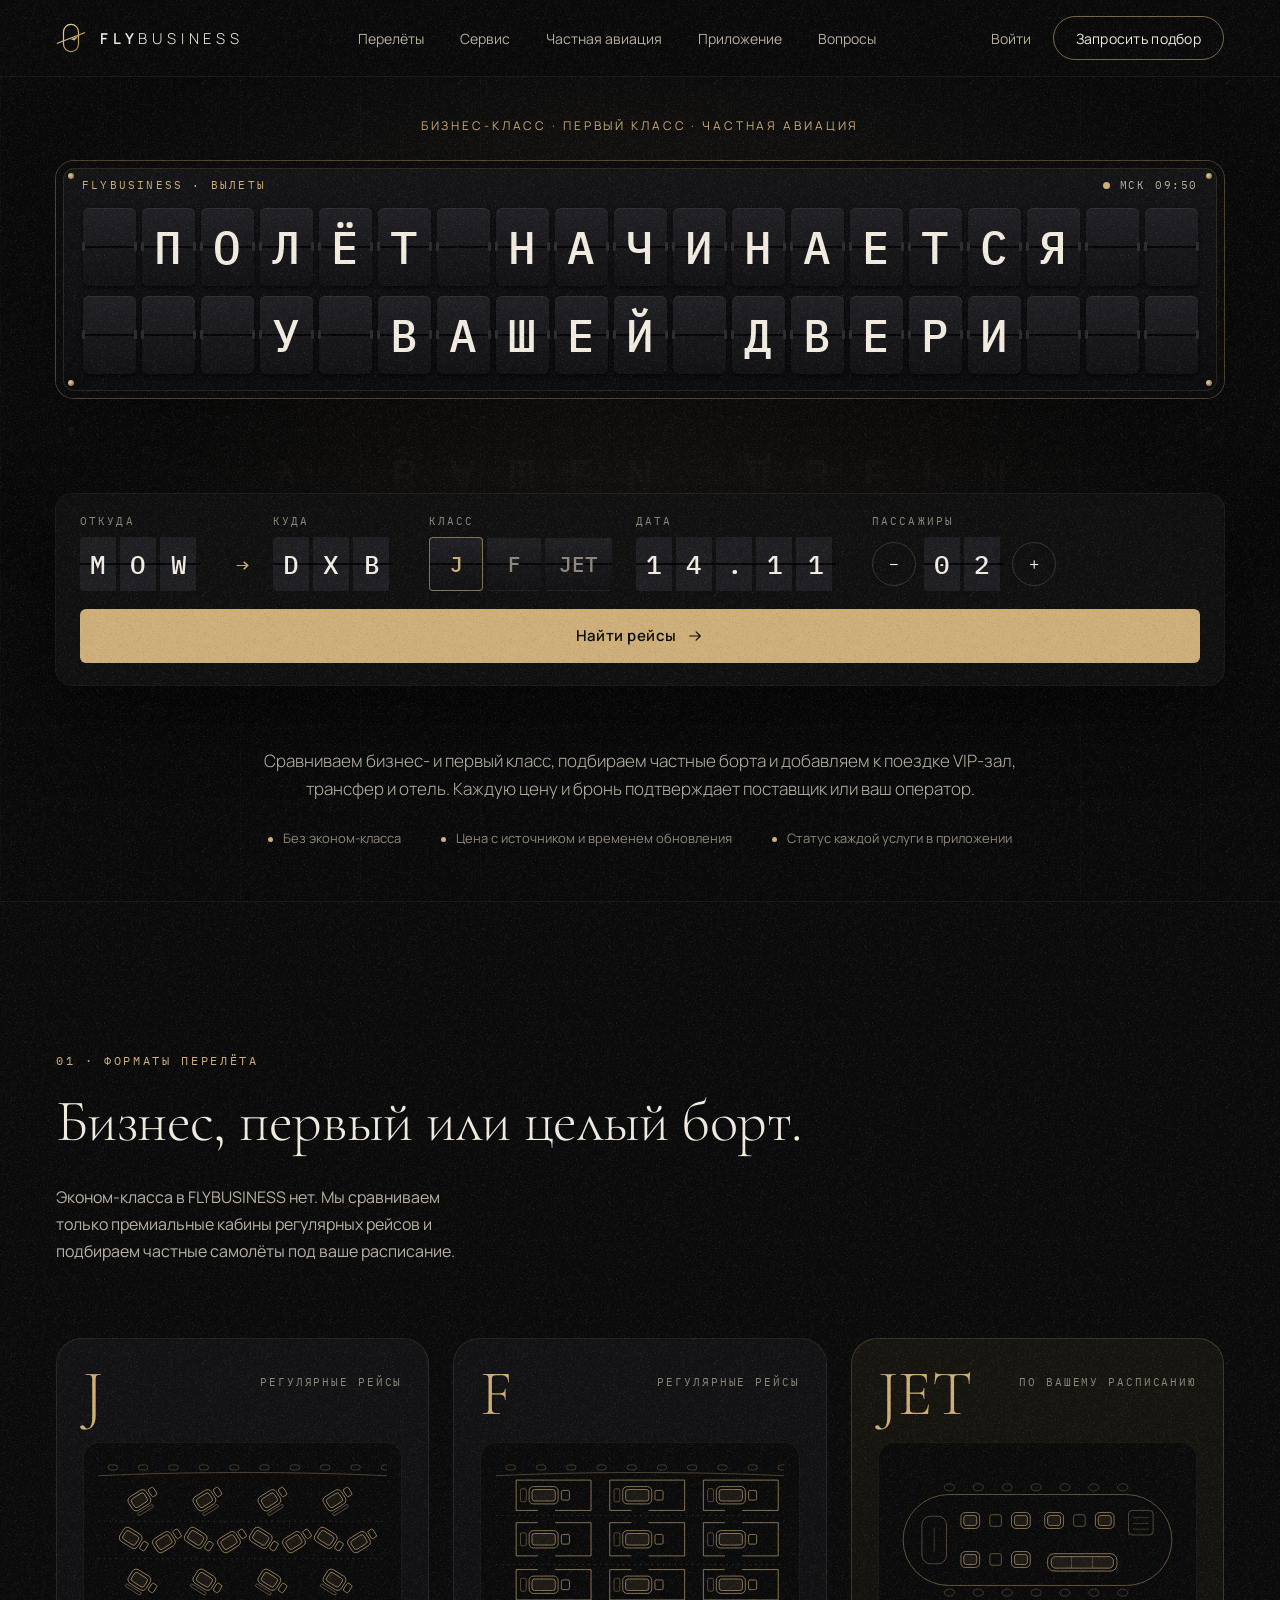
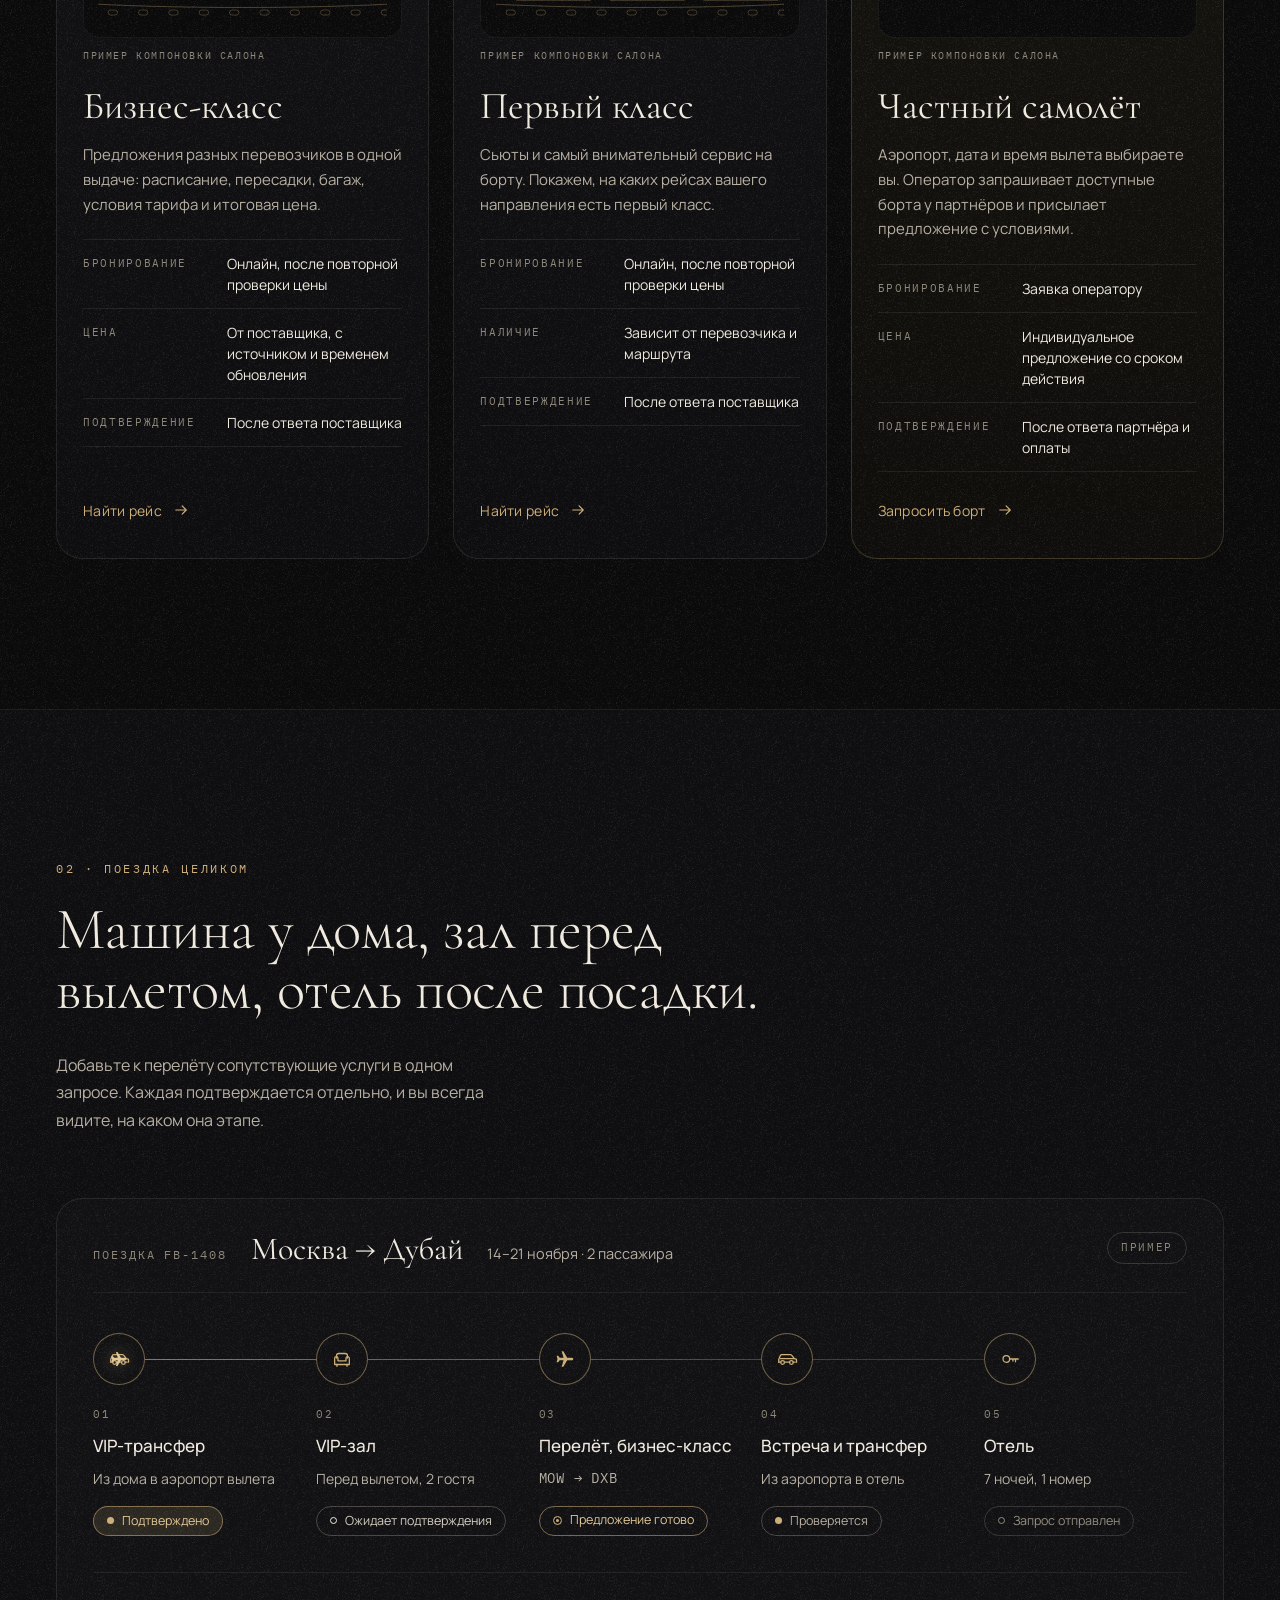
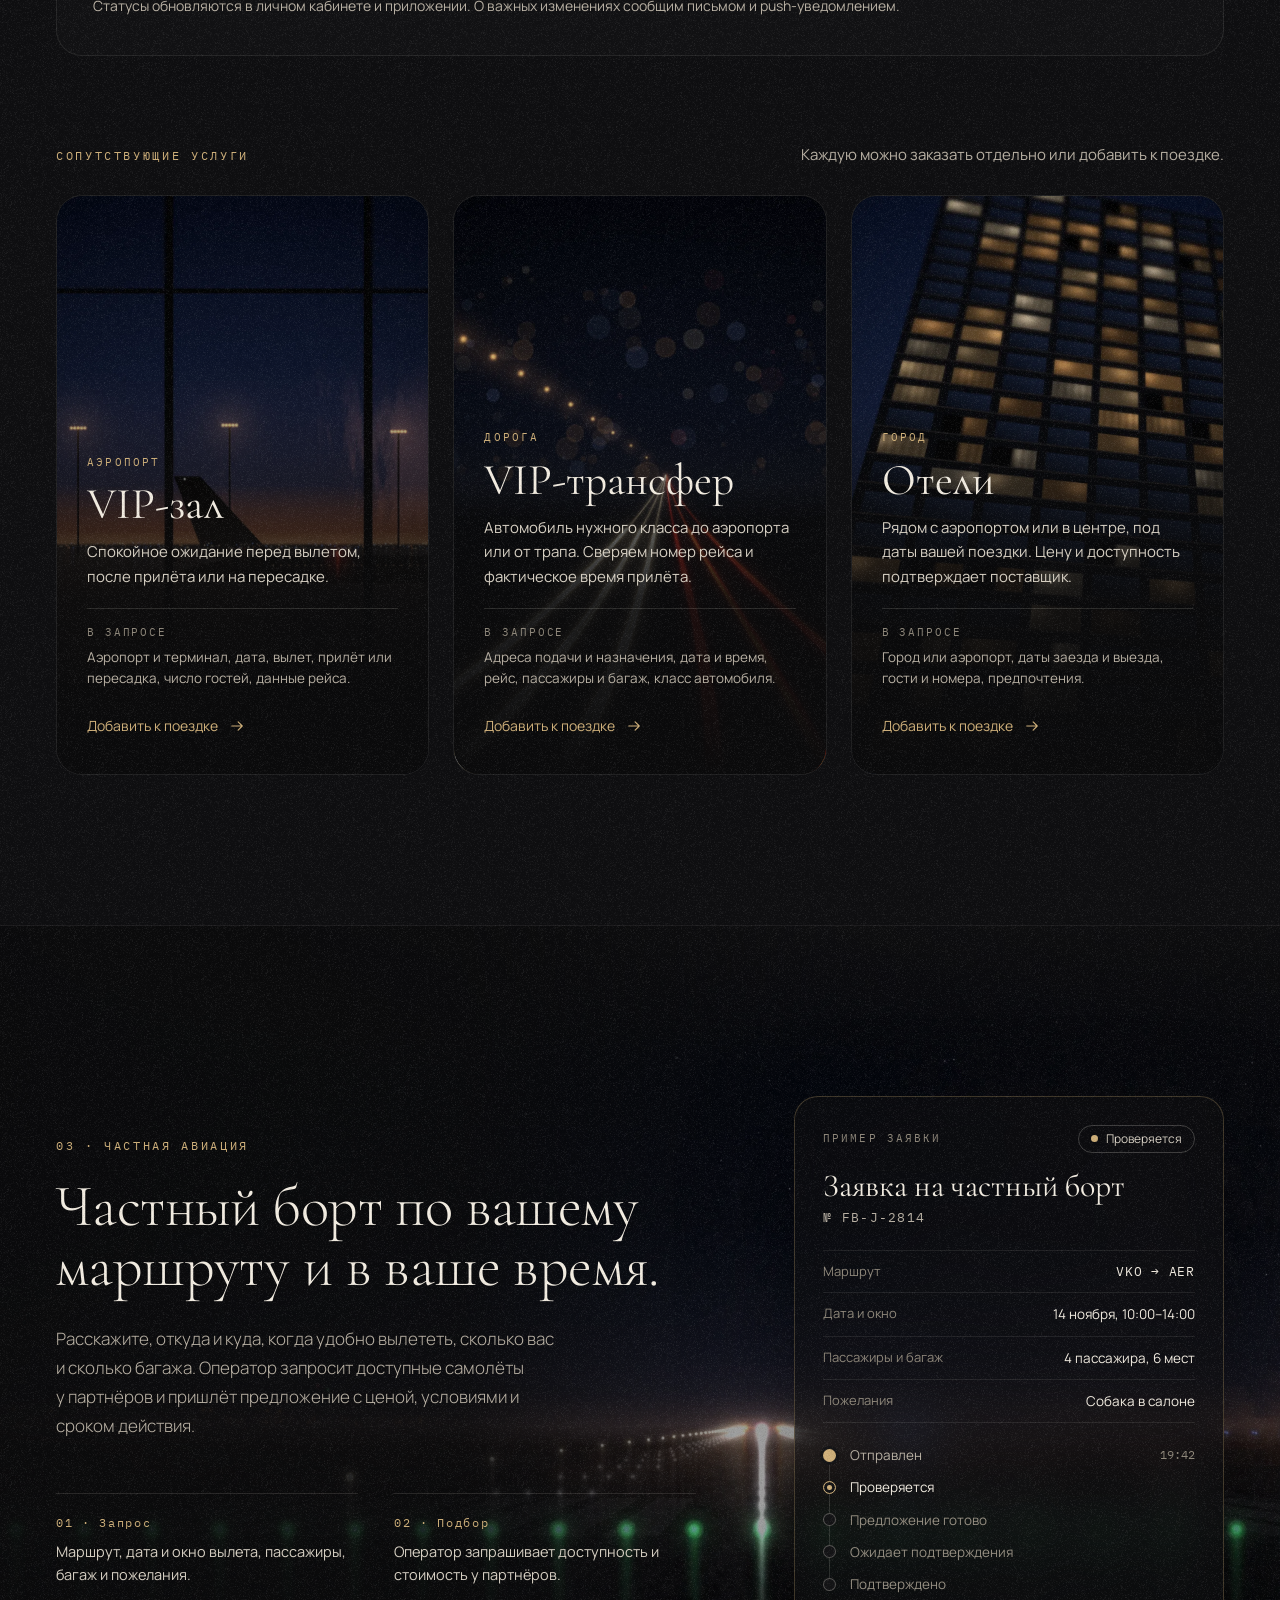
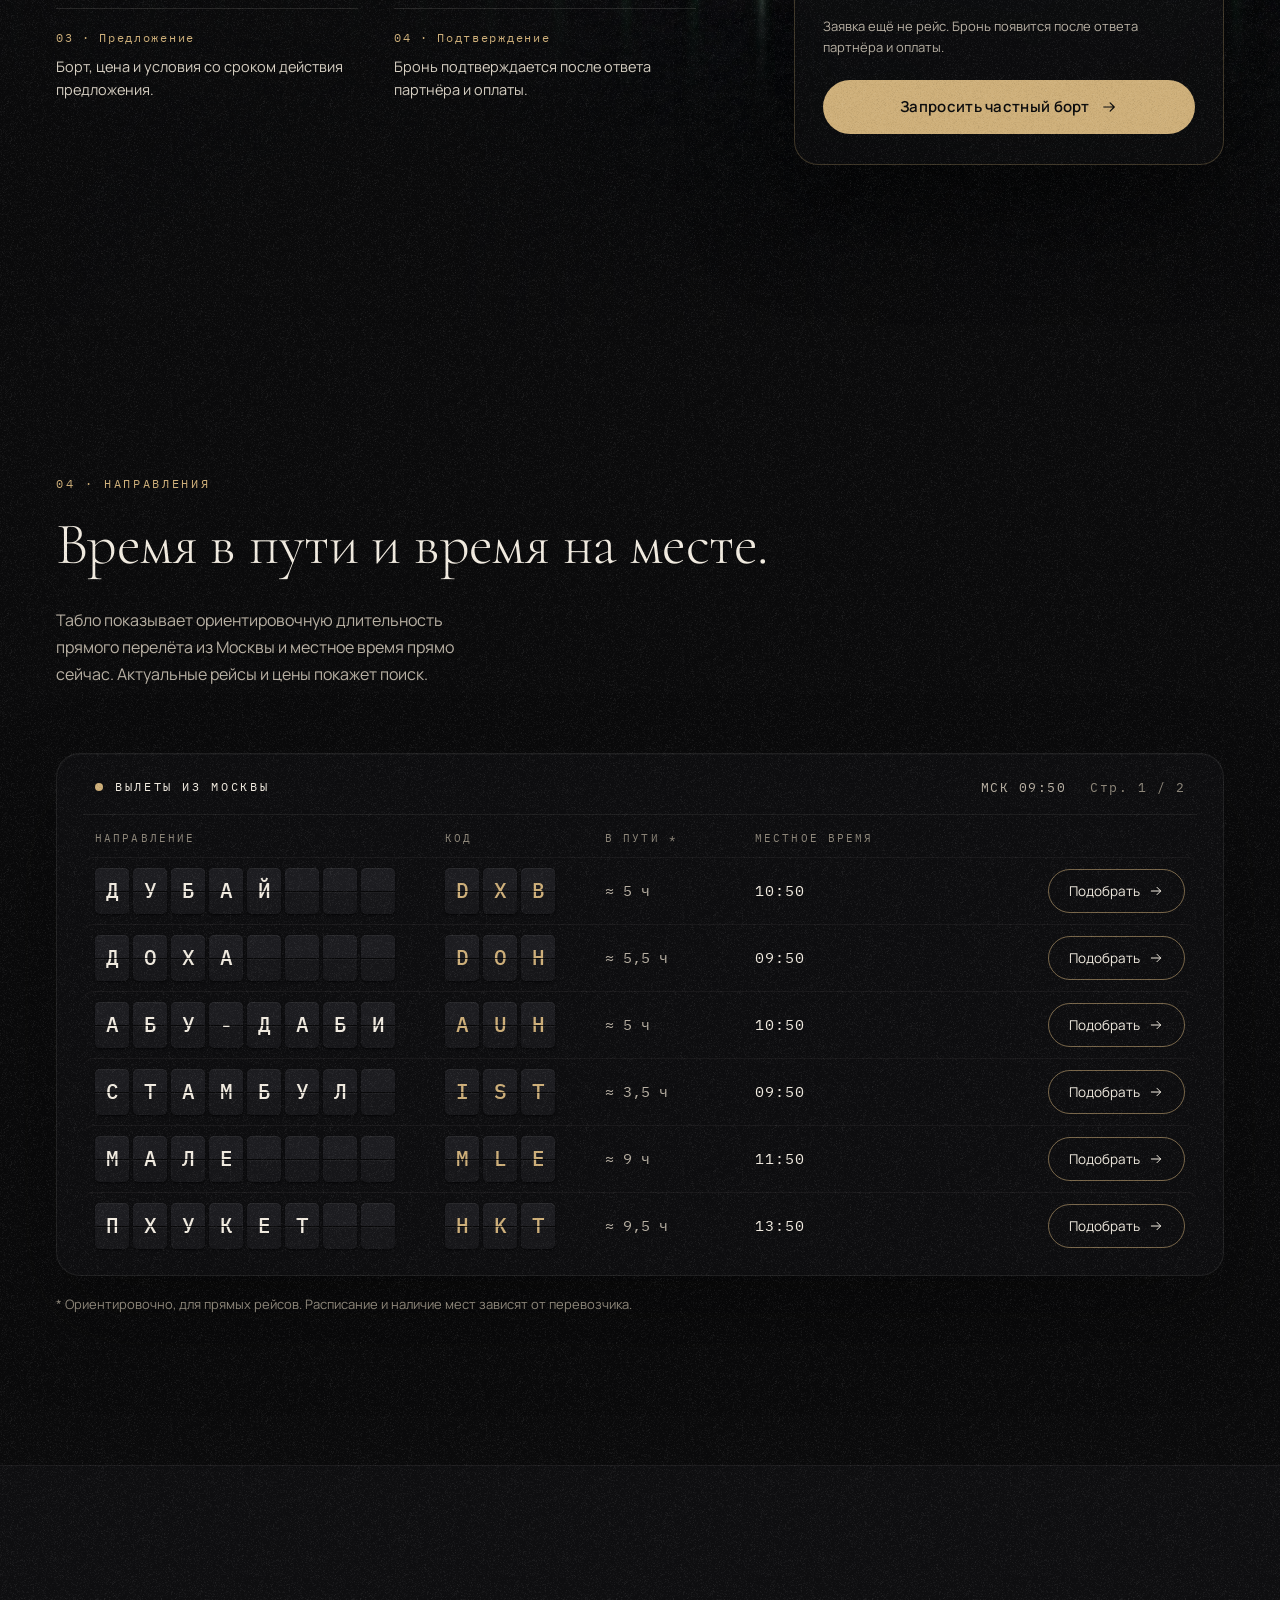
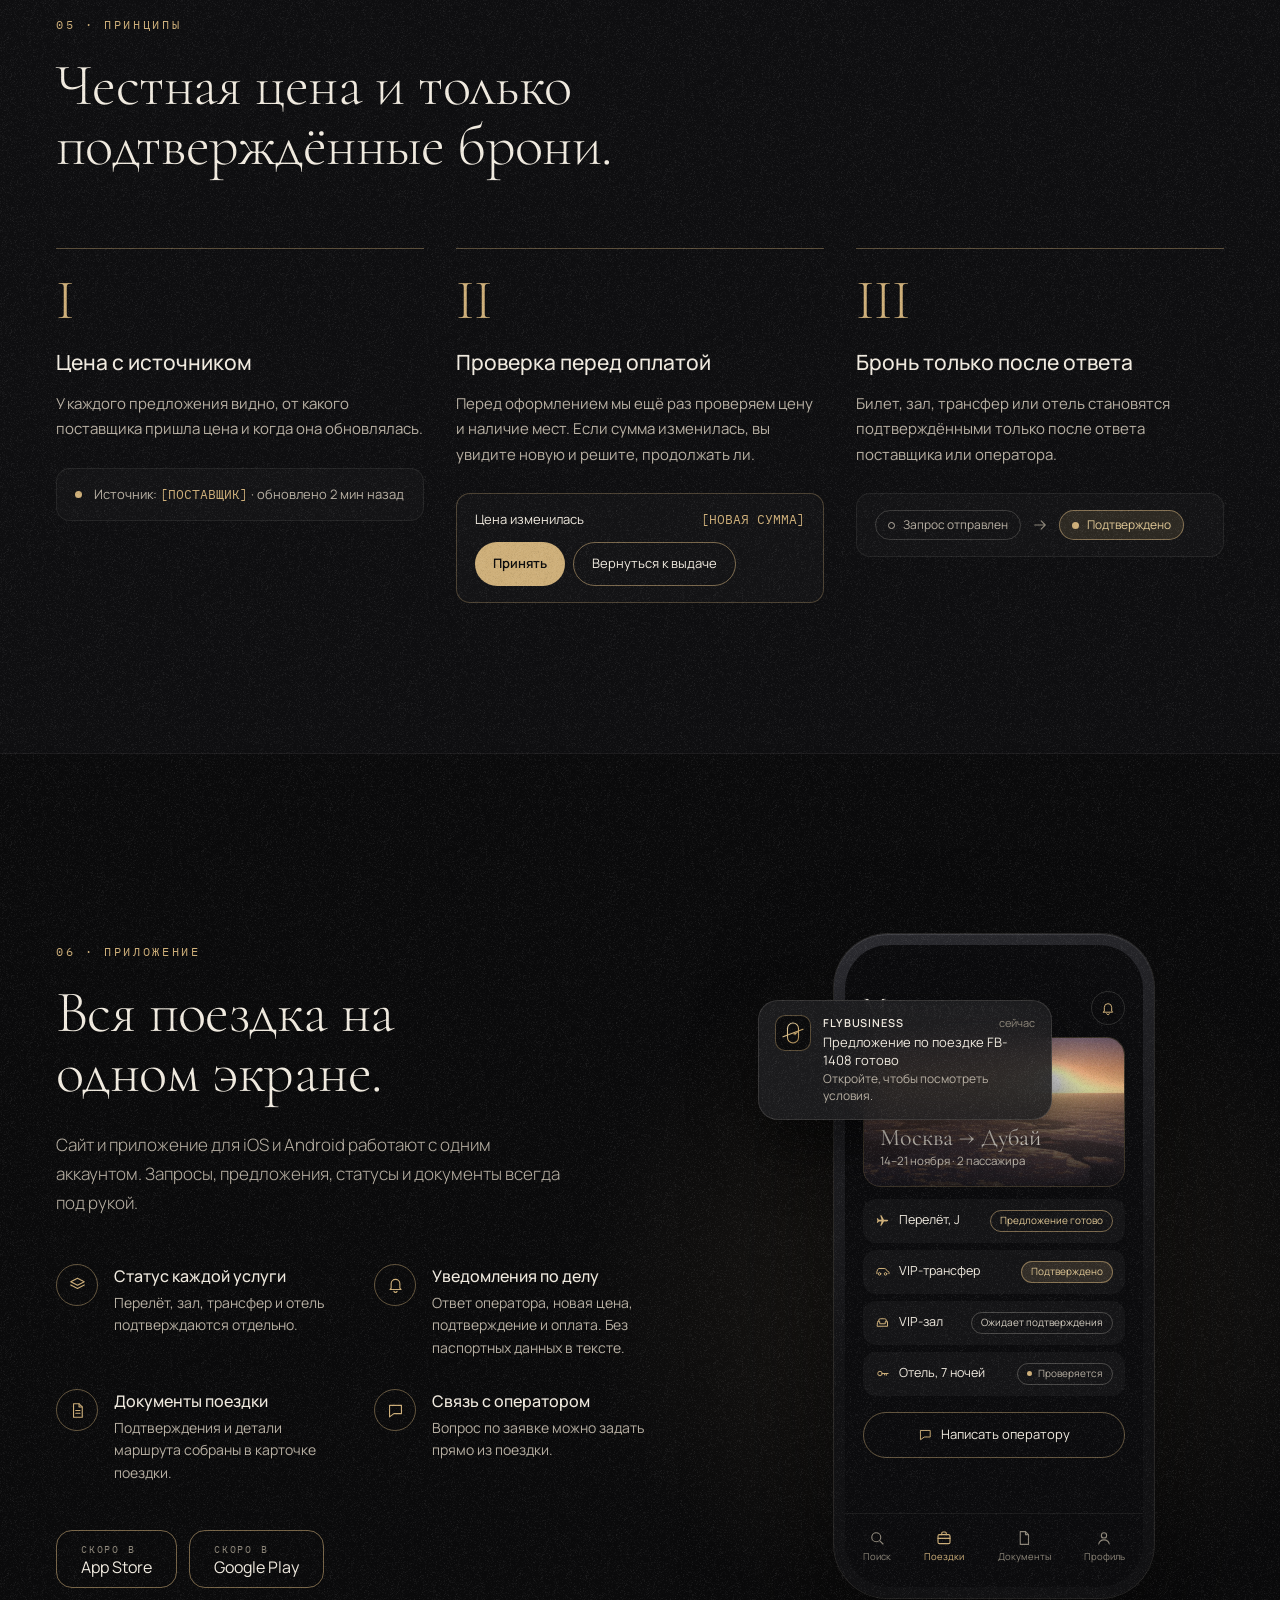
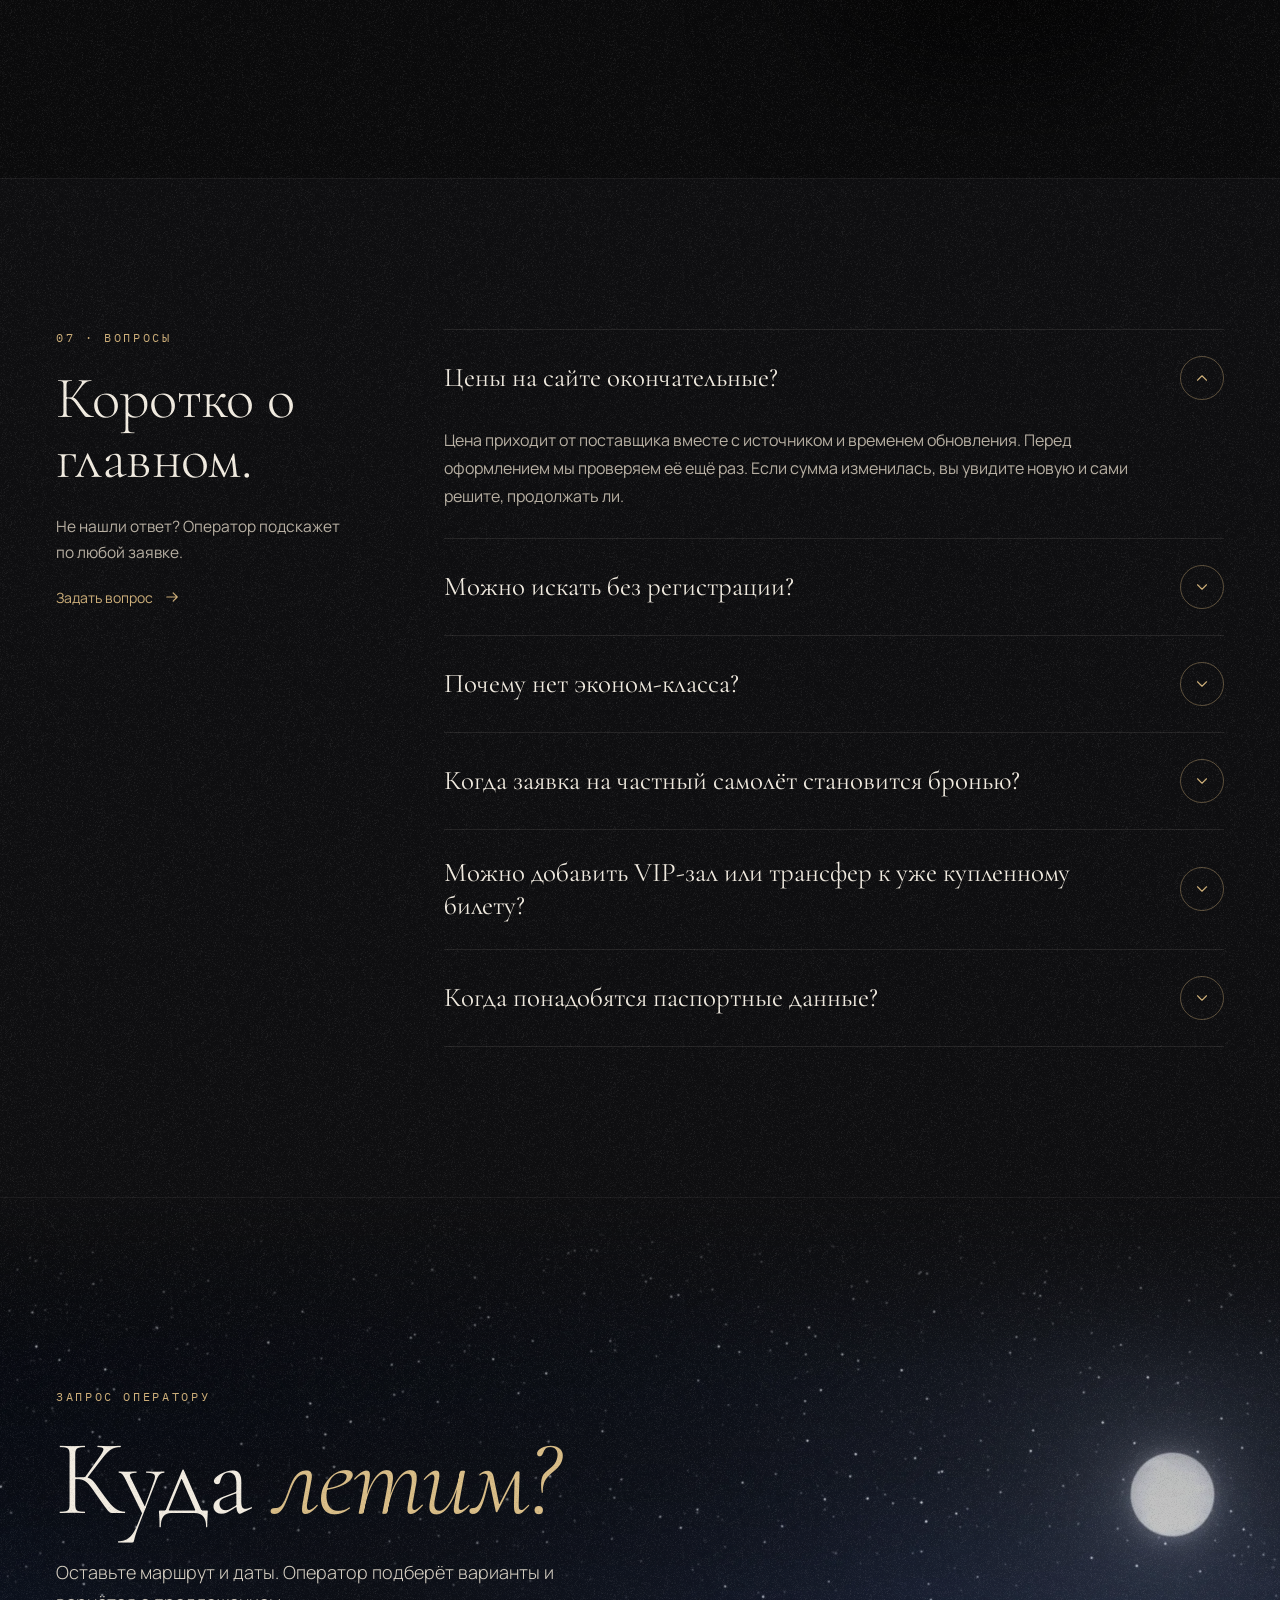
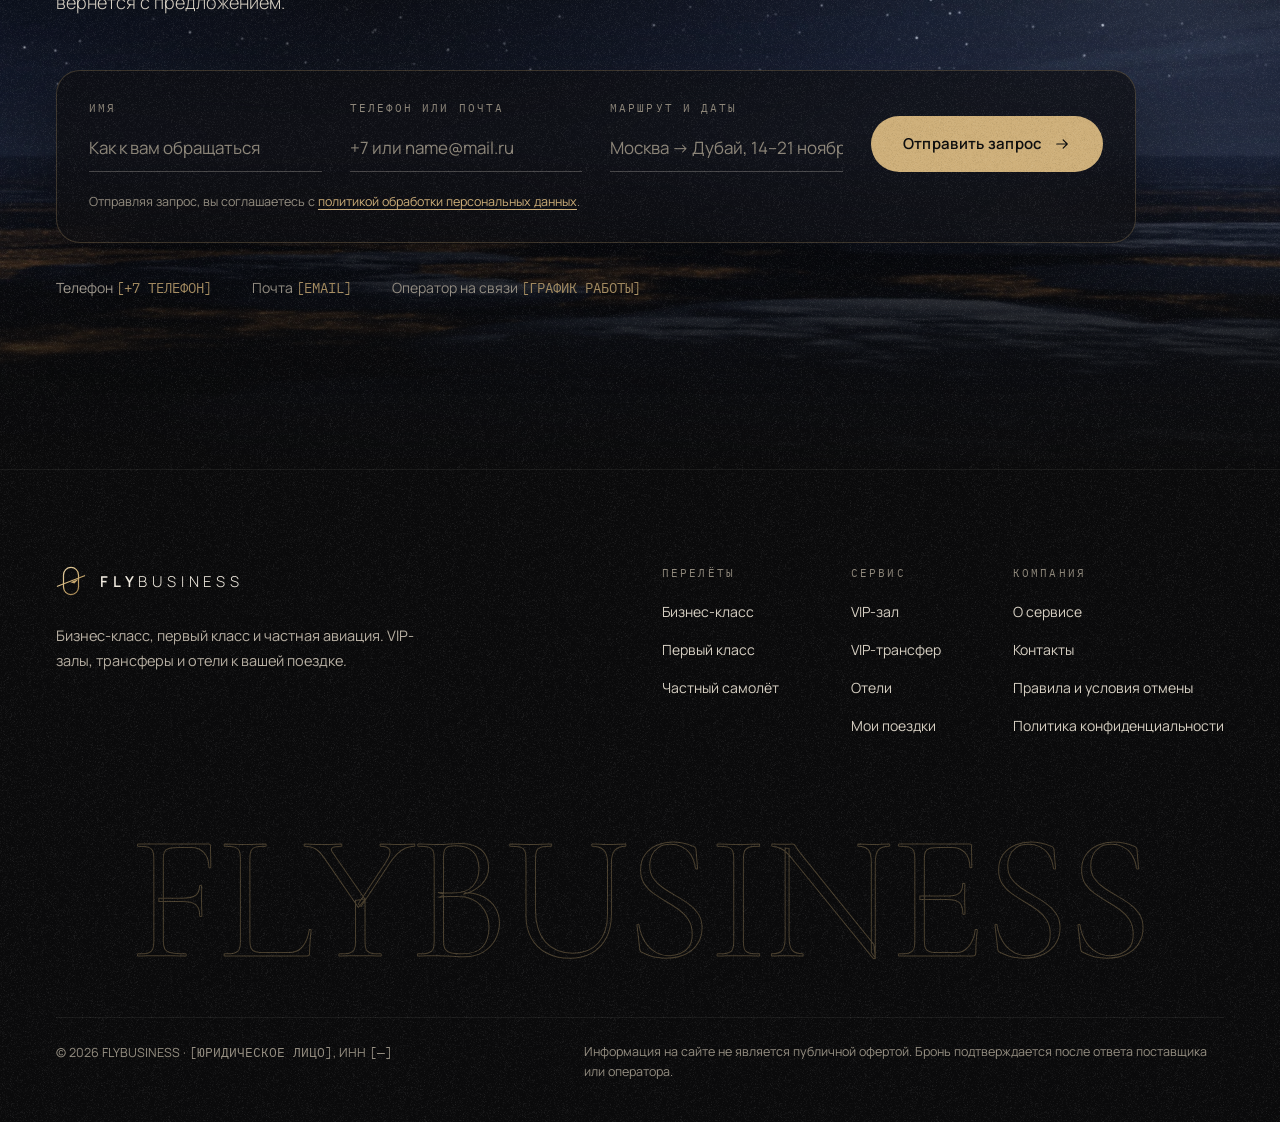
==== board/index.html @ 49348f23 "Add FLYBUSINESS static site and GitHub Pages deploy workflow Co-Authored-By: Claude Sonnet 5.5 <nore" ====
<!doctype html>
<html lang="ru" data-hero="board">
<head>
<meta charset="utf-8">
<meta name="viewport" content="width=device-width, initial-scale=1, viewport-fit=cover">
<title>FLYBUSINESS · бизнес-класс, первый класс и частная авиация</title>
<meta name="description" content="Сравниваем бизнес- и первый класс, подбираем частные борта и добавляем к поездке VIP-зал, трансфер и отель. Цены и брони подтверждает поставщик или оператор.">
<meta name="theme-color" content="#0B0B0C">
<meta property="og:type" content="website">
<meta property="og:locale" content="ru_RU">
<meta property="og:site_name" content="FLYBUSINESS">
<meta property="og:title" content="FLYBUSINESS · Полёт начинается у вашей двери">
<meta property="og:description" content="Сравниваем бизнес- и первый класс, подбираем частные борта и добавляем к поездке VIP-зал, трансфер и отель. Цены и брони подтверждает поставщик или оператор.">
<meta property="og:image" content="../assets/img/og/board.jpg">
<meta property="og:image:width" content="1200">
<meta property="og:image:height" content="630">
<meta name="twitter:card" content="summary_large_image">
<link rel="icon" href="../assets/img/favicon.svg" type="image/svg+xml">
<link rel="icon" href="../assets/img/favicon-32.png" sizes="32x32" type="image/png">
<link rel="apple-touch-icon" href="../assets/img/apple-touch-icon.png">
<link rel="preconnect" href="https://fonts.googleapis.com">
<link rel="preconnect" href="https://fonts.gstatic.com" crossorigin>
<link rel="stylesheet" href="https://fonts.googleapis.com/css2?family=Cormorant+Garamond:ital,wght@0,300;0,400;0,500;1,300;1,400&amp;family=IBM+Plex+Mono:wght@400;500&amp;family=Manrope:wght@300;400;500;600&amp;display=swap">
<link rel="stylesheet" href="../assets/css/site.css">
<script>
  /* Вариант первого экрана: ?hero=porthole|board|sphere|cover|concierge (иначе берётся из data-hero страницы) */
  (function () {
    var list = ['porthole', 'board', 'sphere', 'cover', 'concierge'];
    var m = /[?&]hero=([a-z]+)/.exec(location.search);
    var h = m && list.indexOf(m[1]) > -1 ? m[1] : document.documentElement.getAttribute('data-hero');
    document.documentElement.setAttribute('data-hero', list.indexOf(h) > -1 ? h : 'porthole');
  })();
</script>
<script src="../assets/js/site.js" defer></script>
</head>
<body>
<div id="top" class="fb">
<div class="fb-grain" aria-hidden="true"></div>

<header class="site-header">
<div class="fb-wrap" style="height: 76px; display: flex; align-items: center; justify-content: space-between; gap: 24px">
<a href="#top" aria-label="FLYBUSINESS, на главную" style="display: flex; align-items: center; gap: 14px; color: #F2ECE1">
<svg width="30" height="30" viewBox="0 0 32 32" fill="none" aria-hidden="true"><defs><linearGradient id="fbLogoA" x1="0" y1="0" x2="32" y2="32" gradientUnits="userSpaceOnUse"><stop offset="0" stop-color="#F4E4BE"/><stop offset="0.55" stop-color="#CFAE72"/><stop offset="1" stop-color="#8C6C3C"/></linearGradient></defs><rect x="8" y="1.5" width="16" height="29" rx="8" stroke="url(#fbLogoA)" stroke-width="1.3"/><path d="M1.5 21.6 30.5 10.4" stroke="url(#fbLogoA)" stroke-width="1.3" stroke-linecap="round"/><path d="m15.4 17.3 8.7-3.4-4.5 4.7z" fill="url(#fbLogoA)"/></svg>
<span class="fb-wordmark" style="font-size: 15px; letter-spacing: 0.32em; line-height: 1"><span style="font-weight: 600">FLY</span><span style="font-weight: 300">BUSINESS</span></span>
</a>
<nav class="fb-nav" aria-label="Основная навигация" style="display: flex; align-items: center; gap: 36px; font-size: 14px">
<a href="#flights">Перелёты</a>
<a href="#service">Сервис</a>
<a href="#private">Частная авиация</a>
<a href="#app">Приложение</a>
<a href="#faq">Вопросы</a>
</nav>
<div style="display: flex; align-items: center; gap: 22px">
<a href="#app" class="fb-hide-s fb-hov" style="min-height: 44px; display: inline-flex; align-items: center; font-size: 14px; color: #B9B1A4">Войти</a>
<a href="#request" class="fb-btn-line" style="height: 44px; padding: 0 22px; border-radius: 999px; display: inline-flex; align-items: center; font-size: 14px; letter-spacing: 0.02em"><span class="fb-cta-long">Запросить подбор</span><span class="fb-cta-short">Подбор</span></a>
</div>
</div>
</header>

<main>
<!-- ===================== ПЕРВЫЙ ЭКРАН 1 · ИЛЛЮМИНАТОР (по умолчанию) ===================== -->
<section id="hero-porthole" class="hero" aria-label="Поиск перелёта" style="position: relative; padding: 56px 0 110px">
<div aria-hidden="true" style="position: absolute; inset: 0; background: radial-gradient(640px 540px at 80% 30%, rgba(214,160,96,0.12), rgba(214,160,96,0) 70%), radial-gradient(900px 620px at 8% 0%, rgba(242,236,225,0.035), rgba(0,0,0,0) 70%); pointer-events: none"></div>
<div class="fb-wrap" style="position: relative">
<div class="fb-hero-grid">

<div class="fb-hero-text" style="padding-top: 54px">
<div class="fb-mono fb-rise" style="font-size: 12px; letter-spacing: 0.22em; text-transform: uppercase; color: #CFB07A">Бизнес-класс · Первый класс · Частная авиация</div>
<h1 class="fb-serif fb-rise fb-d1" style="margin: 30px 0 0; font-weight: 300; font-size: clamp(46px, 6.8vw, 98px); line-height: 0.96; letter-spacing: -0.015em; color: #F2ECE1; text-wrap: balance">Полёт начинается <span style="font-style: italic; color: #D9BD87">у вашей двери.</span></h1>
<p class="fb-rise fb-d2" style="margin: 34px 0 0; max-width: 540px; font-size: 18px; line-height: 1.65; font-weight: 300; color: #B9B1A4; text-wrap: pretty">Сравниваем предложения бизнес- и первого класса, подбираем частные борта и добавляем к поездке VIP-зал, трансфер и отель. Каждую цену и бронь подтверждает поставщик или ваш оператор.</p>
</div>

<div class="fb-hero-port fb-rise fb-d2">
<div style="display: flex; align-items: center; justify-content: space-between; gap: 16px; margin-bottom: 16px; min-height: 28px">
<span id="ph-sky-label" class="fb-mono" style="font-size: 11px; letter-spacing: 0.18em; text-transform: uppercase; color: #CFB07A">Бизнес-класс · золотой час</span>
<button type="button" id="ph-shade-btn" style="background: none; border: 0; padding: 8px 0; min-height: 44px; cursor: pointer; font-size: 12px; letter-spacing: 0.04em; color: #B9B1A4; text-decoration: underline; text-decoration-color: rgba(207,176,122,0.5); text-underline-offset: 4px">Поднять шторку</button>
</div>
<div style="position: relative; width: 100%; aspect-ratio: 440 / 590; border-radius: 190px; padding: 24px; background: linear-gradient(152deg, #2C2C31 0%, #19191C 46%, #0E0E10 100%); box-shadow: inset 0 2px 1px rgba(255,255,255,0.07), inset 0 -14px 34px rgba(0,0,0,0.6), 0 60px 120px rgba(0,0,0,0.6), 0 0 0 1px rgba(207,176,122,0.16)">
<div style="position: relative; width: 100%; height: 100%; border-radius: 168px; overflow: hidden; background: #05060A; box-shadow: 0 0 0 1px rgba(0,0,0,0.9)">
<img class="fb-sky ph-sky is-on" data-sky="business" src="../assets/img/sky-golden.webp" alt="Закат над облаками из иллюминатора">
<img class="fb-sky ph-sky" data-sky="first" src="../assets/img/sky-night.webp" alt="Ночной полёт: луна над облаками и огни городов">
<img class="fb-sky ph-sky" data-sky="private" src="../assets/img/sky-dawn.webp" alt="Рассвет над облаками">
<div aria-hidden="true" style="position: absolute; left: 50%; bottom: 13%; width: 5px; height: 5px; margin-left: -2px; border-radius: 50%; background: rgba(0,0,0,0.55); box-shadow: 0 0 0 1px rgba(255,255,255,0.08)"></div>
<div id="ph-shade" class="ph-shade" aria-hidden="true">
<div style="position: absolute; left: 0; right: 0; bottom: 0; height: 26px; background: linear-gradient(180deg, #232327, #151517); border-top: 1px solid rgba(255,255,255,0.06)"></div>
<div style="position: absolute; left: 50%; bottom: 8px; width: 64px; height: 8px; margin-left: -32px; border-radius: 6px; background: #0C0C0E; box-shadow: inset 0 1px 0 rgba(255,255,255,0.08)"></div>
</div>
<div aria-hidden="true" style="position: absolute; inset: 0; background: linear-gradient(118deg, rgba(255,255,255,0.12) 0%, rgba(255,255,255,0) 30%, rgba(255,255,255,0) 72%, rgba(255,255,255,0.05) 100%); pointer-events: none"></div>
<div aria-hidden="true" style="position: absolute; inset: 0; border-radius: 168px; box-shadow: inset 0 0 60px 12px rgba(0,0,0,0.55), inset 0 0 0 9px rgba(10,10,12,0.92); pointer-events: none"></div>
</div>
</div>
</div>

<div class="fb-hero-ticket fb-rise fb-d3" data-search-anchor>
<div class="fb-tk">
<div class="fb-tk-main" style="padding: 22px 34px 30px">
<div style="display: flex; flex-wrap: wrap; align-items: center; justify-content: space-between; gap: 14px; padding-bottom: 18px; border-bottom: 1px solid rgba(242,236,225,0.08)">
<div role="group" aria-label="Формат перелёта" style="display: flex; flex-wrap: wrap; gap: 8px">
<button type="button" class="fb-tab is-on" data-mode="business" aria-pressed="true" style="height: 44px; padding: 0 20px; border-radius: 999px; cursor: pointer; font-size: 14px; letter-spacing: 0.01em">Бизнес-класс</button>
<button type="button" class="fb-tab" data-mode="first" aria-pressed="false" style="height: 44px; padding: 0 20px; border-radius: 999px; cursor: pointer; font-size: 14px; letter-spacing: 0.01em">Первый класс</button>
<button type="button" class="fb-tab" data-mode="private" aria-pressed="false" style="height: 44px; padding: 0 20px; border-radius: 999px; cursor: pointer; font-size: 14px; letter-spacing: 0.01em">Частный самолёт</button>
</div>
<span class="fb-mono" style="font-size: 11px; letter-spacing: 0.18em; text-transform: uppercase; color: #8E877A">Поиск без регистрации</span>
</div>
<div class="fb-fields" style="padding-top: 22px">
<div class="fb-route">
<div class="fb-field" style="flex: 1 1 0; min-width: 0; display: flex; flex-direction: column; gap: 4px">
<label for="ph-from" class="fb-mono fb-flab" style="font-size: 10.5px; letter-spacing: 0.2em; text-transform: uppercase; color: #8E877A; transition: color .3s">Откуда</label>
<input id="ph-from" class="fb-mono fb-code fb-code-in" value="MOW" maxlength="3" autocomplete="off" spellcheck="false" aria-describedby="ph-from-city" style="width: 100%; background: transparent; border: 0; padding: 0; line-height: 1.15; letter-spacing: 0.06em; color: #F2ECE1; text-transform: uppercase">
<span id="ph-from-city" style="font-size: 13px; color: #B9B1A4; white-space: nowrap; overflow: hidden; text-overflow: ellipsis">Москва</span>
</div>
<button type="button" id="ph-swap" aria-label="Поменять города местами" class="fb-step" style="flex: none; width: 44px; height: 44px; margin-bottom: 18px; border-radius: 50%; border: 1px solid rgba(207,176,122,0.35); background: transparent; color: #CFB07A; display: flex; align-items: center; justify-content: center; cursor: pointer"><svg width="18" height="18" viewBox="0 0 24 24" fill="none" stroke="currentColor" stroke-width="1.4" stroke-linecap="round" stroke-linejoin="round" aria-hidden="true"><path d="M7 8h12M15.5 4.5 19 8l-3.5 3.5M17 16H5M8.5 12.5 5 16l3.5 3.5"/></svg></button>
<div class="fb-field" style="flex: 1 1 0; min-width: 0; display: flex; flex-direction: column; gap: 4px">
<label for="ph-to" class="fb-mono fb-flab" style="font-size: 10.5px; letter-spacing: 0.2em; text-transform: uppercase; color: #8E877A; transition: color .3s">Куда</label>
<input id="ph-to" class="fb-mono fb-code fb-code-in" value="DXB" maxlength="3" autocomplete="off" spellcheck="false" aria-describedby="ph-to-city" style="width: 100%; background: transparent; border: 0; padding: 0; line-height: 1.15; letter-spacing: 0.06em; color: #F2ECE1; text-transform: uppercase">
<span id="ph-to-city" style="font-size: 13px; color: #B9B1A4; white-space: nowrap; overflow: hidden; text-overflow: ellipsis">Дубай</span>
</div>
</div>
<div class="fb-when">
<div class="fb-field" style="min-width: 0; display: flex; flex-direction: column; gap: 4px">
<label id="ph-f3-label" for="ph-f3" class="fb-mono fb-flab" style="font-size: 10.5px; letter-spacing: 0.2em; text-transform: uppercase; color: #8E877A; transition: color .3s">Туда</label>
<input id="ph-f3" class="fb-code" value="14 нояб." autocomplete="off" style="width: 100%; background: transparent; border: 0; padding: 0; font-size: 26px; line-height: 1.66; color: #F2ECE1">
<span id="ph-f3-sub" style="font-size: 13px; color: #B9B1A4">вылет</span>
</div>
<div class="fb-field" style="min-width: 0; display: flex; flex-direction: column; gap: 4px">
<label id="ph-f4-label" for="ph-f4" class="fb-mono fb-flab" style="font-size: 10.5px; letter-spacing: 0.2em; text-transform: uppercase; color: #8E877A; transition: color .3s">Обратно</label>
<input id="ph-f4" class="fb-code" value="21 нояб." autocomplete="off" style="width: 100%; background: transparent; border: 0; padding: 0; font-size: 26px; line-height: 1.66; color: #F2ECE1">
<span id="ph-f4-sub" style="font-size: 13px; color: #B9B1A4">возвращение</span>
</div>
<div class="fb-field" role="group" aria-labelledby="ph-pax-l" style="min-width: 0; display: flex; flex-direction: column; gap: 4px">
<span id="ph-pax-l" class="fb-mono fb-flab" style="font-size: 10.5px; letter-spacing: 0.2em; text-transform: uppercase; color: #8E877A">Пассажиры</span>
<div style="display: flex; align-items: center; gap: 10px; height: 43px">
<button type="button" data-ph-pax="-1" aria-label="Меньше пассажиров" class="fb-step" style="flex: none; width: 44px; height: 44px; border-radius: 50%; border: 1px solid rgba(242,236,225,0.16); background: transparent; color: #F2ECE1; cursor: pointer; font-size: 18px; line-height: 1">−</button>
<span id="ph-pax" aria-live="polite" style="min-width: 26px; text-align: center; font-size: 26px; color: #F2ECE1">2</span>
<button type="button" data-ph-pax="1" aria-label="Больше пассажиров" class="fb-step" style="flex: none; width: 44px; height: 44px; border-radius: 50%; border: 1px solid rgba(242,236,225,0.16); background: transparent; color: #F2ECE1; cursor: pointer; font-size: 18px; line-height: 1">+</button>
</div>
<span id="ph-pax-word" style="font-size: 13px; color: #B9B1A4">взрослых</span>
</div>
</div>
</div>
</div>
<div class="fb-tk-stub" style="padding: 22px 30px 26px; display: flex; flex-direction: column; justify-content: space-between; gap: 18px">
<div style="display: flex; justify-content: space-between; align-items: flex-start; gap: 16px">
<div>
<div class="fb-mono" style="font-size: 10.5px; letter-spacing: 0.2em; text-transform: uppercase; color: #8E877A">Класс</div>
<div id="ph-class-code" class="fb-serif" style="margin-top: 2px; font-size: 60px; line-height: 1; font-weight: 300; color: #CFB07A">J</div>
</div>
<div style="text-align: right">
<div class="fb-mono" style="font-size: 10.5px; letter-spacing: 0.2em; text-transform: uppercase; color: #8E877A">Маршрут</div>
<div id="ph-route" class="fb-mono" style="margin-top: 8px; font-size: 15px; letter-spacing: 0.08em; color: #F2ECE1">MOW → DXB</div>
<div id="ph-class-name" style="margin-top: 4px; font-size: 12.5px; color: #B9B1A4">Бизнес-класс</div>
</div>
</div>
<button type="button" id="ph-cta" class="fb-btn-gold" style="width: 100%; height: 56px; border: 0; border-radius: 999px; cursor: pointer; font-size: 15px; font-weight: 600; letter-spacing: 0.03em; display: flex; align-items: center; justify-content: center; gap: 10px"><span id="ph-cta-label">Найти предложения</span><svg width="18" height="18" viewBox="0 0 24 24" fill="none" stroke="currentColor" stroke-width="1.6" stroke-linecap="round" stroke-linejoin="round" aria-hidden="true"><path d="M5 12h14M13.5 6.5 19 12l-5.5 5.5"/></svg></button>
<div style="display: flex; flex-direction: column; gap: 8px; color: rgba(242,236,225,0.42)">
<svg class="fb-barcode" viewBox="0 0 178 34" width="100%" height="30" fill="currentColor" aria-hidden="true" preserveAspectRatio="none"><rect x="0" y="0" width="1" height="34"/><rect x="4" y="0" width="1" height="34"/><rect x="10" y="0" width="1" height="34"/><rect x="16" y="0" width="1" height="34"/><rect x="22" y="0" width="3" height="34"/><rect x="26" y="0" width="1" height="34"/><rect x="29" y="0" width="1" height="34"/><rect x="31" y="0" width="1" height="34"/><rect x="33" y="0" width="1" height="34"/><rect x="36" y="0" width="2" height="34"/><rect x="40" y="0" width="2" height="34"/><rect x="43" y="0" width="2" height="34"/><rect x="50" y="0" width="2" height="34"/><rect x="54" y="0" width="2" height="34"/><rect x="58" y="0" width="1" height="34"/><rect x="62" y="0" width="1" height="34"/><rect x="66" y="0" width="3" height="34"/><rect x="70" y="0" width="2" height="34"/><rect x="73" y="0" width="2" height="34"/><rect x="77" y="0" width="2" height="34"/><rect x="85" y="0" width="2" height="34"/><rect x="92" y="0" width="2" height="34"/><rect x="96" y="0" width="2" height="34"/><rect x="100" y="0" width="2" height="34"/><rect x="108" y="0" width="1" height="34"/><rect x="110" y="0" width="1" height="34"/><rect x="113" y="0" width="1" height="34"/><rect x="115" y="0" width="1" height="34"/><rect x="117" y="0" width="1" height="34"/><rect x="124" y="0" width="1" height="34"/><rect x="126" y="0" width="1" height="34"/><rect x="129" y="0" width="2" height="34"/><rect x="132" y="0" width="1" height="34"/><rect x="138" y="0" width="1" height="34"/><rect x="146" y="0" width="2" height="34"/><rect x="149" y="0" width="1" height="34"/><rect x="151" y="0" width="2" height="34"/><rect x="160" y="0" width="1" height="34"/><rect x="168" y="0" width="1" height="34"/><rect x="170" y="0" width="1" height="34"/><rect x="173" y="0" width="1" height="34"/></svg>
<span id="ph-cta-note" class="fb-mono" style="font-size: 10.5px; letter-spacing: 0.14em; text-transform: uppercase; color: #8E877A">Цены от подключённых поставщиков</span>
</div>
</div>
</div>

<div id="ph-loading" class="fb-rise" role="status" hidden style="margin-top: 18px; padding: 22px 30px; border-radius: 18px; background: #111113; border: 1px solid rgba(207,176,122,0.22); flex-direction: column; gap: 14px">
<div style="display: flex; flex-wrap: wrap; align-items: center; justify-content: space-between; gap: 12px">
<span style="font-size: 15px; color: #F2ECE1">Запрашиваем предложения поставщиков</span>
<span class="fb-mono ph-summary" style="font-size: 12px; letter-spacing: 0.08em; color: #B9B1A4"></span>
</div>
<div style="position: relative; height: 2px; margin-top: 14px; overflow: hidden; background: rgba(242,236,225,0.08); border-radius: 2px"><div class="fb-scan" style="position: absolute; top: 0; left: 0; width: 40%; height: 100%; background: linear-gradient(90deg, rgba(207,176,122,0), #CFB07A, rgba(207,176,122,0))"></div></div>
</div>
<div id="ph-done" class="fb-rise" role="status" hidden style="margin-top: 18px; padding: 26px 30px; border-radius: 18px; background: #111113; border: 1px solid rgba(207,176,122,0.22)">
<div style="display: flex; flex-wrap: wrap; align-items: center; justify-content: space-between; gap: 22px">
<div style="flex: 1 1 520px; min-width: 0">
<div class="fb-mono ph-summary" style="font-size: 11px; letter-spacing: 0.18em; text-transform: uppercase; color: #CFB07A"></div>
<div style="margin-top: 10px; font-size: 17px; color: #F2ECE1">Тарифы поставщика подключаются на этапе MVP.</div>
<div style="margin-top: 6px; font-size: 14.5px; line-height: 1.6; color: #B9B1A4; max-width: 640px">Прототип не показывает вымышленные цены. Отправьте запрос: оператор подберёт варианты вручную, а введённые данные сохранятся.</div>
</div>
<div style="display: flex; flex-wrap: wrap; gap: 12px">
<a href="#request" class="fb-btn-gold" style="height: 48px; padding: 0 24px; border-radius: 999px; display: inline-flex; align-items: center; font-size: 14px; font-weight: 600">Отправить запрос оператору</a>
<button type="button" data-ph-close class="fb-btn-line" style="height: 48px; padding: 0 22px; border-radius: 999px; cursor: pointer; font-size: 14px">Закрыть</button>
</div>
</div>
</div>
<div id="ph-private" class="fb-rise" role="status" hidden style="margin-top: 18px; padding: 26px 30px; border-radius: 18px; background: #111113; border: 1px solid rgba(207,176,122,0.22)">
<div style="display: flex; flex-wrap: wrap; align-items: center; justify-content: space-between; gap: 22px">
<div style="flex: 1 1 520px; min-width: 0">
<div style="display: flex; flex-wrap: wrap; align-items: center; gap: 12px">
<span class="fb-mono" style="font-size: 13px; letter-spacing: 0.1em; color: #F2ECE1">Заявка FB-J-2814</span>
<span style="display: inline-flex; align-items: center; gap: 8px; height: 28px; padding: 0 12px; border-radius: 999px; border: 1px solid rgba(242,236,225,0.2); font-size: 12.5px; color: #B9B1A4"><span style="width: 7px; height: 7px; border-radius: 50%; border: 1px solid #F2ECE1"></span>Отправлен</span>
</div>
<div style="margin-top: 10px; font-size: 14.5px; line-height: 1.6; color: #B9B1A4; max-width: 660px">Это ещё не рейс. Оператор запросит доступные борта у партнёров и пришлёт предложение с ценой, условиями и сроком действия. Статус заявки будет виден в кабинете и приложении.</div>
</div>
<button type="button" data-ph-close class="fb-btn-line" style="height: 48px; padding: 0 22px; border-radius: 999px; cursor: pointer; font-size: 14px">Понятно</button>
</div>
</div>

<div style="margin-top: 30px; display: flex; flex-wrap: wrap; gap: 14px 40px">
<div style="display: flex; align-items: center; gap: 10px; font-size: 13.5px; color: #B9B1A4"><span style="width: 5px; height: 5px; border-radius: 50%; background: #CFB07A; flex: none"></span>Только бизнес-класс, первый класс и частная авиация</div>
<div style="display: flex; align-items: center; gap: 10px; font-size: 13.5px; color: #B9B1A4"><span style="width: 5px; height: 5px; border-radius: 50%; background: #CFB07A; flex: none"></span>У каждой цены есть источник и время обновления</div>
<div style="display: flex; align-items: center; gap: 10px; font-size: 13.5px; color: #B9B1A4"><span style="width: 5px; height: 5px; border-radius: 50%; background: #CFB07A; flex: none"></span>Статус каждой услуги виден в кабинете и приложении</div>
</div>
</div>

</div>
</div>
</section>

<!-- ===================== ПЕРВЫЙ ЭКРАН 2 · ТАБЛО (?hero=board) ===================== -->
<section id="hero-board" class="hero hero-board" aria-labelledby="hb-title">
<div class="hb-bg" aria-hidden="true"></div>
<div class="fb-wrap hb-inner">
<div class="hb-eyebrow fb-rise">Бизнес-класс · Первый класс · Частная авиация</div>
<h1 id="hb-title" class="fb-sr">FLYBUSINESS: полёт начинается у вашей двери</h1>
<div class="hb-board fb-rise fb-d1">
<div class="hb-plate"><span>FLYBUSINESS · Вылеты</span><span class="hb-clock"><span class="hb-dot fb-blink"></span>МСК <span id="hb-msk">--:--</span></span></div>
<div class="hb-rows" id="hb-rows" aria-hidden="true"></div>
<p id="hb-board-text" class="fb-sr" aria-live="polite"></p>
<span class="hb-screw" aria-hidden="true" style="left: 12px; top: 12px"></span>
<span class="hb-screw" aria-hidden="true" style="right: 12px; top: 12px"></span>
<span class="hb-screw" aria-hidden="true" style="left: 12px; bottom: 12px"></span>
<span class="hb-screw" aria-hidden="true" style="right: 12px; bottom: 12px"></span>
</div>
<div class="hb-search fb-rise fb-d2" data-search-anchor>
<div class="hb-field"><label for="hb-from" class="hb-label">Откуда</label><input id="hb-from" class="hb-tin hb-tin-3" value="MOW" maxlength="3" autocomplete="off" spellcheck="false"></div>
<span class="hb-arrow" aria-hidden="true">→</span>
<div class="hb-field"><label for="hb-to" class="hb-label">Куда</label><input id="hb-to" class="hb-tin hb-tin-3" value="DXB" maxlength="3" autocomplete="off" spellcheck="false"></div>
<div class="hb-field"><span id="hb-cls-l" class="hb-label">Класс</span>
<div role="group" aria-labelledby="hb-cls-l" style="display: flex; gap: 4px">
<button type="button" class="hb-cls is-on" data-mode="business" aria-pressed="true" aria-label="Бизнес-класс">J</button>
<button type="button" class="hb-cls" data-mode="first" aria-pressed="false" aria-label="Первый класс">F</button>
<button type="button" class="hb-cls" data-mode="private" aria-pressed="false" aria-label="Частный самолёт">JET</button>
</div>
</div>
<div class="hb-field"><label for="hb-date" class="hb-label">Дата</label><input id="hb-date" class="hb-tin hb-tin-5" value="14.11" maxlength="5" autocomplete="off" spellcheck="false" inputmode="numeric"></div>
<div class="hb-field" role="group" aria-labelledby="hb-pax-l"><span id="hb-pax-l" class="hb-label">Пассажиры</span>
<div style="display: flex; align-items: center; gap: 8px">
<button type="button" data-hb-pax="-1" aria-label="Меньше пассажиров" class="fb-step" style="width: 44px; height: 44px; border-radius: 50%; border: 1px solid rgba(242,236,225,0.16); background: transparent; cursor: pointer; font-size: 18px">−</button>
<span id="hb-pax" class="hb-tin hb-tin-2" aria-live="polite">02</span>
<button type="button" data-hb-pax="1" aria-label="Больше пассажиров" class="fb-step" style="width: 44px; height: 44px; border-radius: 50%; border: 1px solid rgba(242,236,225,0.16); background: transparent; cursor: pointer; font-size: 18px">+</button>
</div>
</div>
<button type="button" id="hb-go" class="hb-go fb-btn-gold"><span id="hb-go-label">Найти рейсы</span><svg width="18" height="18" viewBox="0 0 24 24" fill="none" stroke="currentColor" stroke-width="1.6" stroke-linecap="round" stroke-linejoin="round" aria-hidden="true"><path d="M5 12h14M13.5 6.5 19 12l-5.5 5.5"/></svg></button>
</div>
<div id="hb-status" class="hb-status" role="status"></div>
<p class="hb-lead fb-rise fb-d3">Сравниваем бизнес- и первый класс, подбираем частные борта и добавляем к поездке VIP-зал, трансфер и отель. Каждую цену и бронь подтверждает поставщик или ваш оператор.</p>
<ul class="hb-bullets">
<li>Без эконом-класса</li>
<li>Цена с источником и временем обновления</li>
<li>Статус каждой услуги в приложении</li>
</ul>
</div>
</section>

<!-- ===================== ПЕРВЫЙ ЭКРАН 3 · НАВИГАЦИОННАЯ СФЕРА (?hero=sphere) ===================== -->
<section id="hero-sphere" class="hero hero-sphere" aria-labelledby="hs-title">
<img class="hs-stars" src="../assets/img/stars.webp" alt="" aria-hidden="true" loading="lazy">
<div class="hs-shade" aria-hidden="true"></div>
<div class="fb-wrap hs-grid">
<div class="hs-text">
<div class="fb-mono fb-rise" style="font-size: 12px; letter-spacing: 0.24em; text-transform: uppercase; color: #CFB07A">Бизнес-класс · Первый класс · Частная авиация</div>
<h1 id="hs-title" class="fb-serif fb-rise fb-d1" style="margin: 26px 0 0; font-weight: 300; font-size: clamp(46px, 5.2vw, 74px); line-height: 0.98; letter-spacing: -0.015em; text-wrap: balance">Выберите город. <span style="display: block; font-style: italic; color: #D9BD87">Остальное соберём&nbsp;мы.</span></h1>
<p class="fb-rise fb-d2" style="margin: 28px 0 0; max-width: 520px; font-size: 17px; line-height: 1.65; font-weight: 300; color: #B9B1A4">Бизнес-класс, первый класс или частный борт, а к ним VIP-зал, трансфер и отель. Цены и брони подтверждает поставщик или ваш оператор.</p>
<div id="hs-chips" class="fb-rise fb-d3" role="group" aria-label="Популярные направления" style="margin-top: 34px; display: flex; flex-wrap: wrap; gap: 10px">
<button type="button" class="hs-chip is-on" data-i="0" aria-pressed="true"><span class="fb-mono" style="font-size: 11px; letter-spacing: 0.1em; opacity: 0.8">DXB</span>Дубай</button>
<button type="button" class="hs-chip" data-i="1" aria-pressed="false"><span class="fb-mono" style="font-size: 11px; letter-spacing: 0.1em; opacity: 0.8">MLE</span>Мале</button>
<button type="button" class="hs-chip" data-i="2" aria-pressed="false"><span class="fb-mono" style="font-size: 11px; letter-spacing: 0.1em; opacity: 0.8">HKT</span>Пхукет</button>
<button type="button" class="hs-chip" data-i="3" aria-pressed="false"><span class="fb-mono" style="font-size: 11px; letter-spacing: 0.1em; opacity: 0.8">PEK</span>Пекин</button>
<button type="button" class="hs-chip" data-i="4" aria-pressed="false"><span class="fb-mono" style="font-size: 11px; letter-spacing: 0.1em; opacity: 0.8">IST</span>Стамбул</button>
<button type="button" class="hs-chip" data-i="5" aria-pressed="false"><span class="fb-mono" style="font-size: 11px; letter-spacing: 0.1em; opacity: 0.8">AER</span>Сочи</button>
</div>
</div>
<div class="hs-globe-col">
<div class="hs-globe" id="hs-globe">
<div class="hs-body" aria-hidden="true"></div>
<img src="../assets/img/graticule.svg" alt="" aria-hidden="true" loading="lazy">
<svg id="hs-svg" viewBox="0 0 1000 1000" role="img" aria-label="Маршруты из Москвы к популярным направлениям"></svg>
<div id="hs-card" class="hs-card" role="status" aria-live="polite">
<div style="display: flex; justify-content: space-between; align-items: baseline; gap: 10px">
<span id="hs-card-name" class="fb-serif" style="font-size: 30px; line-height: 1">Дубай</span>
<span id="hs-card-code" class="fb-mono" style="font-size: 12px; letter-spacing: 0.14em; color: #CFB07A">DXB</span>
</div>
<div style="margin-top: 12px; padding-top: 12px; border-top: 1px solid rgba(242,236,225,0.1); display: grid; grid-template-columns: 1fr 1fr; gap: 12px">
<div><div class="fb-mono" style="font-size: 10px; letter-spacing: 0.18em; text-transform: uppercase; color: #8E877A">В пути</div><div id="hs-card-dur" style="margin-top: 4px; font-size: 15px">≈ 5 ч</div></div>
<div><div class="fb-mono" style="font-size: 10px; letter-spacing: 0.18em; text-transform: uppercase; color: #8E877A">Сейчас там</div><div id="hs-card-time" class="fb-mono" style="margin-top: 4px; font-size: 15px">--:--</div></div>
</div>
</div>
</div>
</div>
<div class="hs-search fb-rise fb-d4" data-search-anchor>
<div class="hs-cell">
<div class="fb-mono" style="font-size: 10px; letter-spacing: 0.2em; text-transform: uppercase; color: #8E877A">Откуда</div>
<div class="fb-mono" style="margin-top: 4px; font-size: 22px; letter-spacing: 0.06em">MOW</div>
<div style="font-size: 12.5px; color: #B9B1A4">Москва</div>
</div>
<div class="hs-cell">
<div class="fb-mono" style="font-size: 10px; letter-spacing: 0.2em; text-transform: uppercase; color: #8E877A">Куда</div>
<div id="hs-to-code" class="fb-mono" style="margin-top: 4px; font-size: 22px; letter-spacing: 0.06em; color: #E4CB98">DXB</div>
<div id="hs-to-name" style="font-size: 12.5px; color: #B9B1A4">Дубай</div>
</div>
<div class="hs-cell">
<label for="hs-date" class="fb-mono" style="font-size: 10px; letter-spacing: 0.2em; text-transform: uppercase; color: #8E877A">Дата</label>
<input id="hs-date" class="hs-in" value="14 нояб." autocomplete="off" style="margin-top: 4px; width: 120px; background: transparent; border: 0; padding: 0; font-size: 20px; line-height: 1.4; color: #F2ECE1">
<span style="font-size: 12.5px; color: #B9B1A4">вылет</span>
</div>
<div class="hs-cell hs-cell-cls">
<span id="hs-cls-l" class="fb-mono" style="font-size: 10px; letter-spacing: 0.2em; text-transform: uppercase; color: #8E877A">Класс</span>
<div role="group" aria-labelledby="hs-cls-l" style="display: flex; gap: 4px">
<button type="button" class="hs-seg is-on" data-mode="business" aria-pressed="true">Бизнес</button>
<button type="button" class="hs-seg" data-mode="first" aria-pressed="false">Первый</button>
<button type="button" class="hs-seg" data-mode="private" aria-pressed="false">Частный</button>
</div>
</div>
<button type="button" id="hs-go" class="fb-btn-gold" style="margin: 12px; padding: 0 24px; border: 0; border-radius: 14px; cursor: pointer; font-size: 15px; font-weight: 600; display: flex; align-items: center; justify-content: center; gap: 10px; white-space: nowrap"><span id="hs-go-label">Найти рейсы</span><svg width="18" height="18" viewBox="0 0 24 24" fill="none" stroke="currentColor" stroke-width="1.6" stroke-linecap="round" stroke-linejoin="round" aria-hidden="true"><path d="M5 12h14M13.5 6.5 19 12l-5.5 5.5"/></svg></button>
</div>
<div id="hs-status" class="hs-status" role="status"></div>
</div>
</section>

<!-- ===================== ПЕРВЫЙ ЭКРАН 4 · ОБЛОЖКА (?hero=cover) ===================== -->
<section id="hero-cover" class="hero hero-cover" aria-labelledby="hc-title">
<div class="hc-stage">
<img class="hc-sky" src="../assets/img/cover-sky.webp" alt="Закат над облаками" loading="lazy">
<div class="hc-scrim-top" aria-hidden="true"></div>
<div class="hc-mast" aria-hidden="true">FLYBUSINESS</div>
<img class="hc-wing" src="../assets/img/cover-wing.webp" alt="Крыло самолёта на фоне заката" loading="lazy">
<div class="hc-scrim-bottom" aria-hidden="true"></div>
</div>
<div class="hc-ui">
<div class="hc-issue fb-rise fb-d3"><span>Бизнес-класс · Первый класс · Частная авиация</span><span>Осень 2026 · flybusiness.ru</span></div>
<div class="hc-lead fb-rise fb-d4">
<h1 id="hc-title" class="hc-title">Полёт начинается <em>у вашей двери.</em></h1>
<p class="hc-dek">Сравниваем бизнес- и первый класс, подбираем частные борта и собираем вокруг перелёта зал, трансфер и отель.</p>
</div>
<div class="hc-teasers fb-rise fb-d5">
<a href="#flights" class="hc-teaser"><span class="hc-num">01</span><span class="hc-teaser-t">Бизнес и первый класс: расписание, багаж и условия в одной выдаче</span></a>
<a href="#private" class="hc-teaser"><span class="hc-num">02</span><span class="hc-teaser-t">Частный борт в четыре шага: от запроса до подтверждения</span></a>
<a href="#service" class="hc-teaser"><span class="hc-num">03</span><span class="hc-teaser-t">VIP-зал, трансфер и отель в одной поездке, у каждой услуги свой статус</span></a>
</div>
<div class="hc-search fb-rise fb-d5" data-search-anchor>
<div class="hc-cell" role="group" aria-label="Формат перелёта" style="flex-direction: row; align-items: center; gap: 4px; padding: 0 14px">
<button type="button" class="hc-tab is-on" data-mode="business" aria-pressed="true">Бизнес</button>
<button type="button" class="hc-tab" data-mode="first" aria-pressed="false">Первый</button>
<button type="button" class="hc-tab" data-mode="private" aria-pressed="false">Частный</button>
</div>
<div class="hc-cell" style="flex-direction: row; align-items: center; gap: 14px">
<div style="display: flex; flex-direction: column"><label for="hc-from" class="hc-label">Откуда</label><input id="hc-from" class="fb-mono hc-in" value="MOW" maxlength="3" autocomplete="off" spellcheck="false" style="margin-top: 4px; width: 74px; background: transparent; border: 0; padding: 0; font-size: 24px; letter-spacing: 0.06em; color: #F2ECE1; text-transform: uppercase"></div>
<span aria-hidden="true" style="color: #CFB07A; font-size: 18px">→</span>
<div style="display: flex; flex-direction: column"><label for="hc-to" class="hc-label">Куда</label><input id="hc-to" class="fb-mono hc-in" value="DXB" maxlength="3" autocomplete="off" spellcheck="false" style="margin-top: 4px; width: 74px; background: transparent; border: 0; padding: 0; font-size: 24px; letter-spacing: 0.06em; color: #F2ECE1; text-transform: uppercase"></div>
</div>
<div class="hc-cell"><label id="hc-date-l" for="hc-date" class="hc-label">Туда</label><input id="hc-date" class="hc-in" value="14 нояб." autocomplete="off" style="margin-top: 4px; width: 150px; background: transparent; border: 0; padding: 0; font-size: 20px; color: #F2ECE1"></div>
<div class="hc-cell" role="group" aria-labelledby="hc-pax-l" style="padding-top: 12px; padding-bottom: 12px">
<span id="hc-pax-l" class="hc-label">Пассажиры</span>
<div style="margin-top: 2px; display: flex; align-items: center; gap: 8px">
<button type="button" data-hc-pax="-1" aria-label="Меньше пассажиров" class="fb-step" style="width: 44px; height: 44px; border-radius: 50%; border: 1px solid rgba(242,236,225,0.2); background: transparent; cursor: pointer; font-size: 17px">−</button>
<span id="hc-pax" aria-live="polite" style="min-width: 20px; text-align: center; font-size: 20px">2</span>
<button type="button" data-hc-pax="1" aria-label="Больше пассажиров" class="fb-step" style="width: 44px; height: 44px; border-radius: 50%; border: 1px solid rgba(242,236,225,0.2); background: transparent; cursor: pointer; font-size: 17px">+</button>
</div>
</div>
<button type="button" id="hc-go" class="hc-go fb-btn-gold" style="flex: 1 1 auto; margin: 12px; border: 0; border-radius: 14px; cursor: pointer; font-size: 15px; font-weight: 600; letter-spacing: 0.02em; display: flex; align-items: center; justify-content: center; gap: 10px"><span id="hc-go-label">Найти предложения</span><svg width="18" height="18" viewBox="0 0 24 24" fill="none" stroke="currentColor" stroke-width="1.6" stroke-linecap="round" stroke-linejoin="round" aria-hidden="true"><path d="M5 12h14M13.5 6.5 19 12l-5.5 5.5"/></svg></button>
</div>
<div id="hc-status" class="hc-status" role="status"></div>
</div>
</section>

<!-- ===================== ПЕРВЫЙ ЭКРАН 5 · КОНСЬЕРЖ (?hero=concierge) ===================== -->
<section id="hero-concierge" class="hero hero-concierge" aria-label="Запрос консьержу">
<img class="hq-bg" src="../assets/img/concierge-bg.webp" alt="" aria-hidden="true" loading="lazy">
<div class="hq-shade" aria-hidden="true"></div>
<div class="fb-wrap hq-inner">
<div class="fb-rise" style="display: flex; flex-wrap: wrap; align-items: center; gap: 10px 14px">
<span style="width: 8px; height: 8px; border-radius: 50%; background: #CFB07A; box-shadow: 0 0 0 4px rgba(207,176,122,0.16)"></span>
<span class="fb-mono" style="font-size: 12px; letter-spacing: 0.24em; text-transform: uppercase; color: #CFB07A">Консьерж FLYBUSINESS</span>
<span class="fb-mono" style="font-size: 12px; letter-spacing: 0.14em; color: #8E877A">Оператор на связи <span style="color: #B9B1A4">[ГРАФИК РАБОТЫ]</span></span>
</div>
<h1 class="hq-sentence fb-rise fb-d1">Мне нужен <span role="button" tabindex="0" class="hq-slot" data-slot="cls" aria-expanded="false" aria-controls="hq-panel">бизнес-класс</span> из <span role="button" tabindex="0" class="hq-slot" data-slot="from" aria-expanded="false" aria-controls="hq-panel">Москвы</span> в <span role="button" tabindex="0" class="hq-slot" data-slot="to" aria-expanded="false" aria-controls="hq-panel">Дубай</span> на <span role="button" tabindex="0" class="hq-slot" data-slot="date" aria-expanded="false" aria-controls="hq-panel">14 ноября</span>, <span role="button" tabindex="0" class="hq-slot" data-slot="pax" aria-expanded="false" aria-controls="hq-panel">летим вдвоём</span>, <span role="button" tabindex="0" class="hq-slot" data-slot="ext" aria-expanded="false" aria-controls="hq-panel">с&nbsp;трансфером и&nbsp;VIP-залом</span><span class="hq-nb">.<span class="hq-caret" aria-hidden="true"></span></span></h1>
<div style="min-height: 104px; margin-top: 26px">
<div id="hq-panel" class="hq-panel" hidden>
<span id="hq-panel-title" class="fb-mono" style="margin-right: 8px; font-size: 10.5px; letter-spacing: 0.2em; text-transform: uppercase; color: #8E877A"></span>
<div id="hq-opts" style="display: contents"></div>
<button type="button" id="hq-done" class="hq-text" style="margin-left: auto; height: 44px; padding: 0 12px; font-size: 14px">Готово</button>
</div>
<p id="hq-hint" style="margin: 0; padding-top: 14px; font-size: 15px; line-height: 1.6; color: #8E877A">Нажмите на любое выделенное слово, чтобы изменить запрос. Пишите как удобно: оператор уточнит детали и подтвердит каждую услугу отдельно.</p>
</div>
<div class="fb-rise fb-d2" style="margin-top: 18px; display: flex; flex-wrap: wrap; align-items: center; gap: 10px 18px">
<span class="fb-mono" style="font-size: 10.5px; letter-spacing: 0.2em; text-transform: uppercase; color: #8E877A">Так запрос увидит оператор</span>
<span id="hq-summary" class="fb-mono" style="padding: 8px 14px; border-radius: 10px; background: rgba(207,176,122,0.08); border: 1px solid rgba(207,176,122,0.22); font-size: 13px; letter-spacing: 0.06em; color: #E4CB98">MOW → DXB · 14.11 · 2 пасс. · J · трансфер, VIP-зал</span>
</div>
<div id="hq-actions" class="fb-rise fb-d3" data-search-anchor style="margin-top: 34px; display: flex; flex-wrap: wrap; align-items: center; gap: 14px 28px">
<button type="button" id="hq-send" class="fb-btn-gold" style="height: 58px; padding: 0 30px; border: 0; border-radius: 999px; cursor: pointer; font-size: 15.5px; font-weight: 600; letter-spacing: 0.02em; display: flex; align-items: center; gap: 12px">Отправить консьержу<svg width="18" height="18" viewBox="0 0 24 24" fill="none" stroke="currentColor" stroke-width="1.6" stroke-linecap="round" stroke-linejoin="round" aria-hidden="true"><path d="M5 12h14M13.5 6.5 19 12l-5.5 5.5"/></svg></button>
<a href="#flights" class="hq-text" style="min-height: 44px; display: inline-flex; align-items: center; font-size: 15px; text-decoration-color: rgba(207,176,122,0.5); text-underline-offset: 5px">Найти рейсы самостоятельно</a>
</div>
<div id="hq-sent" role="status" hidden style="margin-top: 34px">
<div class="fb-rise" style="display: flex; align-items: center; gap: 20px">
<span style="flex: none; width: 56px; height: 56px; border-radius: 50%; background: rgba(207,176,122,0.14); border: 1px solid rgba(207,176,122,0.6); color: #CFB07A; display: flex; align-items: center; justify-content: center"><svg width="24" height="24" viewBox="0 0 24 24" fill="none" stroke="currentColor" stroke-width="1.6" stroke-linecap="round" stroke-linejoin="round" aria-hidden="true"><path d="m5 12.5 4.2 4.2L19 7"/></svg></span>
<div>
<div class="fb-serif" style="font-size: 30px; line-height: 1.1">Запрос FB-26-1010 отправлен</div>
<div style="margin-top: 6px; font-size: 15px; line-height: 1.6; color: #B9B1A4">Статус «Отправлен». Оператор пришлёт варианты <span class="fb-mono" style="color: #CFB07A">[В РАБОЧЕЕ ВРЕМЯ]</span>, каждая услуга подтверждается отдельно. <button type="button" id="hq-reset" class="hq-text" style="padding: 0; font-size: 15px; color: #D8D1C4">Изменить запрос</button></div>
</div>
</div>
</div>
<div class="hq-foot" style="margin-top: 72px; display: flex; justify-content: space-between; gap: 12px 24px; font-size: 13px; color: #8E877A">
<span>Бизнес-класс · Первый класс · Частная авиация · VIP-залы · Трансферы · Отели</span>
<span>Цены и брони подтверждает поставщик или оператор</span>
</div>
</div>
</section>


<section id="flights" class="fb-sec" style="position: relative; border-top: 1px solid rgba(242,236,225,0.06)">
<div class="fb-wrap">
<div style="display: flex; flex-wrap: wrap; justify-content: space-between; align-items: flex-end; gap: 32px 64px">
<div style="max-width: 780px">
<div class="fb-mono" style="font-size: 12px; letter-spacing: 0.22em; text-transform: uppercase; color: #CFB07A">01 · Форматы перелёта</div>
<h2 class="fb-serif" style="margin: 22px 0 0; font-weight: 300; font-size: clamp(40px, 4.6vw, 68px); line-height: 1.02; letter-spacing: -0.01em; text-wrap: balance">Бизнес, первый или целый борт.</h2>
</div>
<p style="margin: 0; max-width: 430px; font-size: 16px; line-height: 1.7; color: #B9B1A4; text-wrap: pretty">Эконом-класса в FLYBUSINESS нет. Мы сравниваем только премиальные кабины регулярных рейсов и подбираем частные самолёты под ваше расписание.</p>
</div>

<div style="margin-top: 72px; display: grid; grid-template-columns: repeat(auto-fit, minmax(min(360px, 100%), 1fr)); gap: 24px">

<article class="fb-card" style="display: flex; flex-direction: column; border: 1px solid rgba(242,236,225,0.09); border-radius: 26px; background: linear-gradient(180deg, #131315 0%, #0E0E10 100%); overflow: hidden">
<div style="padding: 26px 26px 0">
<div style="display: flex; justify-content: space-between; align-items: flex-start; gap: 16px">
<span class="fb-serif" style="font-size: 64px; line-height: 0.9; font-weight: 300; color: #CFB07A">J</span>
<span class="fb-mono" style="padding-top: 10px; font-size: 10.5px; letter-spacing: 0.18em; text-transform: uppercase; color: #8E877A">Регулярные рейсы</span>
</div>
<div style="margin-top: 20px; height: 196px; border-radius: 16px; background: #0B0B0C; border: 1px solid rgba(242,236,225,0.06); padding: 14px 10px">
<img loading="lazy" class="fb-cabin" src="../assets/img/cabin-business.svg" alt="Схема салона бизнес-класса: кресла в компоновке 1-2-1 с выходом в проход" style="width: 100%; height: 100%; object-fit: contain">
</div>
<div class="fb-mono" style="margin-top: 10px; font-size: 10px; letter-spacing: 0.16em; text-transform: uppercase; color: #8E877A">Пример компоновки салона</div>
</div>
<div style="padding: 24px 26px 26px; display: flex; flex-direction: column; gap: 16px; flex: 1 1 auto">
<h3 class="fb-serif" style="margin: 0; font-size: 38px; font-weight: 400; line-height: 1.05">Бизнес-класс</h3>
<p style="margin: 0; font-size: 15px; line-height: 1.65; color: #B9B1A4">Предложения разных перевозчиков в одной выдаче: расписание, пересадки, багаж, условия тарифа и итоговая цена.</p>
<dl style="margin: 6px 0 0">
<div style="display: grid; grid-template-columns: 128px minmax(0, 1fr); gap: 16px; padding: 13px 0; border-top: 1px solid rgba(242,236,225,0.08)">
<dt class="fb-mono" style="padding-top: 3px; font-size: 10.5px; letter-spacing: 0.16em; text-transform: uppercase; color: #8E877A">Бронирование</dt>
<dd style="margin: 0; font-size: 14px; line-height: 1.5; color: #F2ECE1">Онлайн, после повторной проверки цены</dd>
</div>
<div style="display: grid; grid-template-columns: 128px minmax(0, 1fr); gap: 16px; padding: 13px 0; border-top: 1px solid rgba(242,236,225,0.08)">
<dt class="fb-mono" style="padding-top: 3px; font-size: 10.5px; letter-spacing: 0.16em; text-transform: uppercase; color: #8E877A">Цена</dt>
<dd style="margin: 0; font-size: 14px; line-height: 1.5; color: #F2ECE1">От поставщика, с источником и временем обновления</dd>
</div>
<div style="display: grid; grid-template-columns: 128px minmax(0, 1fr); gap: 16px; padding: 13px 0; border-top: 1px solid rgba(242,236,225,0.08); border-bottom: 1px solid rgba(242,236,225,0.08)">
<dt class="fb-mono" style="padding-top: 3px; font-size: 10.5px; letter-spacing: 0.16em; text-transform: uppercase; color: #8E877A">Подтверждение</dt>
<dd style="margin: 0; font-size: 14px; line-height: 1.5; color: #F2ECE1">После ответа поставщика</dd>
</div>
</dl>
<a href="#top" data-set-mode="business" class="fb-link" style="margin-top: auto; align-self: flex-start; min-height: 44px; display: inline-flex; align-items: center; gap: 10px; font-size: 14px; letter-spacing: 0.02em">Найти рейс<svg width="18" height="18" viewBox="0 0 24 24" fill="none" stroke="currentColor" stroke-width="1.5" stroke-linecap="round" stroke-linejoin="round" aria-hidden="true"><path d="M5 12h14M13.5 6.5 19 12l-5.5 5.5"></path></svg></a>
</div>
</article>

<article class="fb-card" style="display: flex; flex-direction: column; border: 1px solid rgba(242,236,225,0.09); border-radius: 26px; background: linear-gradient(180deg, #131315 0%, #0E0E10 100%); overflow: hidden">
<div style="padding: 26px 26px 0">
<div style="display: flex; justify-content: space-between; align-items: flex-start; gap: 16px">
<span class="fb-serif" style="font-size: 64px; line-height: 0.9; font-weight: 300; color: #CFB07A">F</span>
<span class="fb-mono" style="padding-top: 10px; font-size: 10.5px; letter-spacing: 0.18em; text-transform: uppercase; color: #8E877A">Регулярные рейсы</span>
</div>
<div style="margin-top: 20px; height: 196px; border-radius: 16px; background: #0B0B0C; border: 1px solid rgba(242,236,225,0.06); padding: 14px 10px">
<img loading="lazy" class="fb-cabin" src="../assets/img/cabin-first.svg" alt="Схема салона первого класса: отдельные сьюты с дверью в компоновке 1-1-1" style="width: 100%; height: 100%; object-fit: contain">
</div>
<div class="fb-mono" style="margin-top: 10px; font-size: 10px; letter-spacing: 0.16em; text-transform: uppercase; color: #8E877A">Пример компоновки салона</div>
</div>
<div style="padding: 24px 26px 26px; display: flex; flex-direction: column; gap: 16px; flex: 1 1 auto">
<h3 class="fb-serif" style="margin: 0; font-size: 38px; font-weight: 400; line-height: 1.05">Первый класс</h3>
<p style="margin: 0; font-size: 15px; line-height: 1.65; color: #B9B1A4">Сьюты и самый внимательный сервис на борту. Покажем, на каких рейсах вашего направления есть первый класс.</p>
<dl style="margin: 6px 0 0">
<div style="display: grid; grid-template-columns: 128px minmax(0, 1fr); gap: 16px; padding: 13px 0; border-top: 1px solid rgba(242,236,225,0.08)">
<dt class="fb-mono" style="padding-top: 3px; font-size: 10.5px; letter-spacing: 0.16em; text-transform: uppercase; color: #8E877A">Бронирование</dt>
<dd style="margin: 0; font-size: 14px; line-height: 1.5; color: #F2ECE1">Онлайн, после повторной проверки цены</dd>
</div>
<div style="display: grid; grid-template-columns: 128px minmax(0, 1fr); gap: 16px; padding: 13px 0; border-top: 1px solid rgba(242,236,225,0.08)">
<dt class="fb-mono" style="padding-top: 3px; font-size: 10.5px; letter-spacing: 0.16em; text-transform: uppercase; color: #8E877A">Наличие</dt>
<dd style="margin: 0; font-size: 14px; line-height: 1.5; color: #F2ECE1">Зависит от перевозчика и маршрута</dd>
</div>
<div style="display: grid; grid-template-columns: 128px minmax(0, 1fr); gap: 16px; padding: 13px 0; border-top: 1px solid rgba(242,236,225,0.08); border-bottom: 1px solid rgba(242,236,225,0.08)">
<dt class="fb-mono" style="padding-top: 3px; font-size: 10.5px; letter-spacing: 0.16em; text-transform: uppercase; color: #8E877A">Подтверждение</dt>
<dd style="margin: 0; font-size: 14px; line-height: 1.5; color: #F2ECE1">После ответа поставщика</dd>
</div>
</dl>
<a href="#top" data-set-mode="first" class="fb-link" style="margin-top: auto; align-self: flex-start; min-height: 44px; display: inline-flex; align-items: center; gap: 10px; font-size: 14px; letter-spacing: 0.02em">Найти рейс<svg width="18" height="18" viewBox="0 0 24 24" fill="none" stroke="currentColor" stroke-width="1.5" stroke-linecap="round" stroke-linejoin="round" aria-hidden="true"><path d="M5 12h14M13.5 6.5 19 12l-5.5 5.5"></path></svg></a>
</div>
</article>

<article class="fb-card" style="display: flex; flex-direction: column; border: 1px solid rgba(207,176,122,0.22); border-radius: 26px; background: linear-gradient(180deg, #17150F 0%, #0F0E0C 100%); overflow: hidden">
<div style="padding: 26px 26px 0">
<div style="display: flex; justify-content: space-between; align-items: flex-start; gap: 16px">
<span class="fb-serif" style="font-size: 64px; line-height: 0.9; font-weight: 300; color: #CFB07A">JET</span>
<span class="fb-mono" style="padding-top: 10px; font-size: 10.5px; letter-spacing: 0.18em; text-transform: uppercase; color: #8E877A">По вашему расписанию</span>
</div>
<div style="margin-top: 20px; height: 196px; border-radius: 16px; background: #0B0B0C; border: 1px solid rgba(242,236,225,0.06); padding: 14px 10px">
<img loading="lazy" class="fb-cabin" src="../assets/img/cabin-private.svg" alt="Схема салона бизнес-джета: клубные кресла со столиками, диван, бортовая кухня" style="width: 100%; height: 100%; object-fit: contain">
</div>
<div class="fb-mono" style="margin-top: 10px; font-size: 10px; letter-spacing: 0.16em; text-transform: uppercase; color: #8E877A">Пример компоновки салона</div>
</div>
<div style="padding: 24px 26px 26px; display: flex; flex-direction: column; gap: 16px; flex: 1 1 auto">
<h3 class="fb-serif" style="margin: 0; font-size: 38px; font-weight: 400; line-height: 1.05">Частный самолёт</h3>
<p style="margin: 0; font-size: 15px; line-height: 1.65; color: #B9B1A4">Аэропорт, дата и время вылета выбираете вы. Оператор запрашивает доступные борта у партнёров и присылает предложение с условиями.</p>
<dl style="margin: 6px 0 0">
<div style="display: grid; grid-template-columns: 128px minmax(0, 1fr); gap: 16px; padding: 13px 0; border-top: 1px solid rgba(242,236,225,0.08)">
<dt class="fb-mono" style="padding-top: 3px; font-size: 10.5px; letter-spacing: 0.16em; text-transform: uppercase; color: #8E877A">Бронирование</dt>
<dd style="margin: 0; font-size: 14px; line-height: 1.5; color: #F2ECE1">Заявка оператору</dd>
</div>
<div style="display: grid; grid-template-columns: 128px minmax(0, 1fr); gap: 16px; padding: 13px 0; border-top: 1px solid rgba(242,236,225,0.08)">
<dt class="fb-mono" style="padding-top: 3px; font-size: 10.5px; letter-spacing: 0.16em; text-transform: uppercase; color: #8E877A">Цена</dt>
<dd style="margin: 0; font-size: 14px; line-height: 1.5; color: #F2ECE1">Индивидуальное предложение со сроком действия</dd>
</div>
<div style="display: grid; grid-template-columns: 128px minmax(0, 1fr); gap: 16px; padding: 13px 0; border-top: 1px solid rgba(242,236,225,0.08); border-bottom: 1px solid rgba(242,236,225,0.08)">
<dt class="fb-mono" style="padding-top: 3px; font-size: 10.5px; letter-spacing: 0.16em; text-transform: uppercase; color: #8E877A">Подтверждение</dt>
<dd style="margin: 0; font-size: 14px; line-height: 1.5; color: #F2ECE1">После ответа партнёра и оплаты</dd>
</div>
</dl>
<a href="#top" data-set-mode="private" class="fb-link" style="margin-top: auto; align-self: flex-start; min-height: 44px; display: inline-flex; align-items: center; gap: 10px; font-size: 14px; letter-spacing: 0.02em">Запросить борт<svg width="18" height="18" viewBox="0 0 24 24" fill="none" stroke="currentColor" stroke-width="1.5" stroke-linecap="round" stroke-linejoin="round" aria-hidden="true"><path d="M5 12h14M13.5 6.5 19 12l-5.5 5.5"></path></svg></a>
</div>
</article>

</div>
</div>
</section>

<section id="service" class="fb-sec" style="position: relative; background: #0F0F11; border-top: 1px solid rgba(242,236,225,0.06); border-bottom: 1px solid rgba(242,236,225,0.06)">
<div class="fb-wrap">
<div style="display: flex; flex-wrap: wrap; justify-content: space-between; align-items: flex-end; gap: 32px 64px">
<div style="max-width: 820px">
<div class="fb-mono" style="font-size: 12px; letter-spacing: 0.22em; text-transform: uppercase; color: #CFB07A">02 · Поездка целиком</div>
<h2 class="fb-serif" style="margin: 22px 0 0; font-weight: 300; font-size: clamp(40px, 4.6vw, 68px); line-height: 1.02; letter-spacing: -0.01em; text-wrap: balance">Машина у дома, зал перед вылетом, отель после посадки.</h2>
</div>
<p style="margin: 0; max-width: 430px; font-size: 16px; line-height: 1.7; color: #B9B1A4; text-wrap: pretty">Добавьте к перелёту сопутствующие услуги в одном запросе. Каждая подтверждается отдельно, и вы всегда видите, на каком она этапе.</p>
</div>

<div style="margin-top: 64px; border: 1px solid rgba(242,236,225,0.09); border-radius: 26px; background: #121214; padding: 32px 36px 38px">
<div style="display: flex; flex-wrap: wrap; justify-content: space-between; align-items: center; gap: 16px; padding-bottom: 26px; border-bottom: 1px solid rgba(242,236,225,0.07)">
<div style="display: flex; flex-wrap: wrap; align-items: baseline; gap: 8px 24px">
<span class="fb-mono" style="font-size: 12px; letter-spacing: 0.16em; text-transform: uppercase; color: #8E877A">Поездка FB-1408</span>
<span class="fb-serif" style="font-size: 32px; line-height: 1.1; color: #F2ECE1">Москва → Дубай</span>
<span style="font-size: 14.5px; color: #B9B1A4">14–21 ноября · 2 пассажира</span>
</div>
<span class="fb-mono" style="padding: 7px 13px; border-radius: 999px; border: 1px solid rgba(242,236,225,0.16); font-size: 10.5px; letter-spacing: 0.16em; text-transform: uppercase; color: #8E877A">Пример</span>
</div>

<div class="fb-journey" style="position: relative; margin-top: 40px; display: grid; grid-template-columns: repeat(5, minmax(0, 1fr)); column-gap: 20px">
<div class="fb-jline" aria-hidden="true" style="position: absolute; top: 26px; left: 26px; width: calc(80% + 16px); height: 1px; background: linear-gradient(90deg, rgba(207,176,122,0.65), rgba(207,176,122,0.18))"></div>
<div class="fb-jline" aria-hidden="true" style="position: absolute; top: 26px; left: 26px; width: calc(80% + 16px); height: 0">
<div class="fb-fly" style="position: absolute; top: -10px; margin-left: -10px; width: 20px; height: 20px; color: #E4CB98; z-index: 3; filter: drop-shadow(0 0 8px rgba(228,203,152,0.7))"><svg width="20" height="20" viewBox="0 0 24 24" fill="currentColor" aria-hidden="true"><path d="M21 12c0-.8-.9-1.4-2-1.4h-4.6L10.2 3.5H8.3l2.2 7.1H6.2L4.5 8.4H2.9l.9 3.6-.9 3.6h1.6l1.7-2.2h4.3l-2.2 7.1h1.9l4.2-7.1H19c1.1 0 2-.6 2-1.4z"></path></svg></div>
</div>

<div style="position: relative; display: flex; flex-direction: column; gap: 10px; min-width: 0">
<span style="position: relative; z-index: 2; width: 52px; height: 52px; border-radius: 50%; border: 1px solid rgba(207,176,122,0.5); background: #121214; color: #CFB07A; display: flex; align-items: center; justify-content: center"><svg width="22" height="22" viewBox="0 0 24 24" fill="none" stroke="currentColor" stroke-width="1.4" stroke-linecap="round" stroke-linejoin="round" aria-hidden="true"><path d="M3 15.5v-3.2l1.8-4.1A1.6 1.6 0 0 1 6.3 7.2h9.4c.5 0 1 .2 1.3.6l3 3.8 1.5.4c.5.1.9.6.9 1.1v2.4"></path><path d="M3 15.5h2.2M9.2 15.5h5.6M18.8 15.5h2.1M4.6 11.6h15.2"></path><circle cx="7.2" cy="15.8" r="2"></circle><circle cx="16.8" cy="15.8" r="2"></circle></svg></span>
<span class="fb-mono" style="margin-top: 12px; font-size: 10.5px; letter-spacing: 0.18em; color: #8E877A">01</span>
<div style="font-size: 17px; font-weight: 500; color: #F2ECE1">VIP-трансфер</div>
<div style="font-size: 14px; line-height: 1.55; color: #B9B1A4">Из дома в аэропорт вылета</div>
<span style="margin-top: 6px; align-self: flex-start; display: inline-flex; align-items: center; gap: 8px; height: 30px; padding: 0 13px; border-radius: 999px; background: rgba(207,176,122,0.14); border: 1px solid rgba(207,176,122,0.55); font-size: 12.5px; color: #E4CB98; white-space: nowrap"><span style="width: 7px; height: 7px; border-radius: 50%; background: #CFB07A"></span>Подтверждено</span>
</div>

<div style="position: relative; display: flex; flex-direction: column; gap: 10px; min-width: 0">
<span style="position: relative; z-index: 2; width: 52px; height: 52px; border-radius: 50%; border: 1px solid rgba(207,176,122,0.5); background: #121214; color: #CFB07A; display: flex; align-items: center; justify-content: center"><svg width="22" height="22" viewBox="0 0 24 24" fill="none" stroke="currentColor" stroke-width="1.4" stroke-linecap="round" stroke-linejoin="round" aria-hidden="true"><path d="M6 11V8.5A2.5 2.5 0 0 1 8.5 6h7A2.5 2.5 0 0 1 18 8.5V11"></path><path d="M4 11.2a1.8 1.8 0 0 1 3.6 0V14h8.8v-2.8a1.8 1.8 0 0 1 3.6 0V18H4z"></path><path d="M6.5 18v2M17.5 18v2"></path></svg></span>
<span class="fb-mono" style="margin-top: 12px; font-size: 10.5px; letter-spacing: 0.18em; color: #8E877A">02</span>
<div style="font-size: 17px; font-weight: 500; color: #F2ECE1">VIP-зал</div>
<div style="font-size: 14px; line-height: 1.55; color: #B9B1A4">Перед вылетом, 2 гостя</div>
<span style="margin-top: 6px; align-self: flex-start; display: inline-flex; align-items: center; gap: 8px; height: 30px; padding: 0 13px; border-radius: 999px; border: 1px solid rgba(242,236,225,0.24); font-size: 12.5px; color: #D8D1C4; white-space: nowrap"><span style="width: 7px; height: 7px; border-radius: 50%; border: 1px solid #F2ECE1"></span>Ожидает подтверждения</span>
</div>

<div style="position: relative; display: flex; flex-direction: column; gap: 10px; min-width: 0">
<span style="position: relative; z-index: 2; width: 52px; height: 52px; border-radius: 50%; border: 1px solid rgba(207,176,122,0.5); background: #121214; color: #CFB07A; display: flex; align-items: center; justify-content: center"><svg width="22" height="22" viewBox="0 0 24 24" fill="currentColor" aria-hidden="true"><path d="M21 12c0-.8-.9-1.4-2-1.4h-4.6L10.2 3.5H8.3l2.2 7.1H6.2L4.5 8.4H2.9l.9 3.6-.9 3.6h1.6l1.7-2.2h4.3l-2.2 7.1h1.9l4.2-7.1H19c1.1 0 2-.6 2-1.4z"></path></svg></span>
<span class="fb-mono" style="margin-top: 12px; font-size: 10.5px; letter-spacing: 0.18em; color: #8E877A">03</span>
<div style="font-size: 17px; font-weight: 500; color: #F2ECE1">Перелёт, бизнес-класс</div>
<div class="fb-mono" style="font-size: 13.5px; line-height: 1.6; letter-spacing: 0.06em; color: #B9B1A4">MOW → DXB</div>
<span style="margin-top: 6px; align-self: flex-start; display: inline-flex; align-items: center; gap: 8px; height: 30px; padding: 0 13px; border-radius: 999px; border: 1px solid rgba(207,176,122,0.55); font-size: 12.5px; color: #E4CB98; white-space: nowrap"><span style="width: 9px; height: 9px; border-radius: 50%; border: 1px solid #CFB07A; box-shadow: inset 0 0 0 2px #121214, inset 0 0 0 5px #CFB07A"></span>Предложение готово</span>
</div>

<div style="position: relative; display: flex; flex-direction: column; gap: 10px; min-width: 0">
<span style="position: relative; z-index: 2; width: 52px; height: 52px; border-radius: 50%; border: 1px solid rgba(207,176,122,0.5); background: #121214; color: #CFB07A; display: flex; align-items: center; justify-content: center"><svg width="22" height="22" viewBox="0 0 24 24" fill="none" stroke="currentColor" stroke-width="1.4" stroke-linecap="round" stroke-linejoin="round" aria-hidden="true"><path d="M3 15.5v-3.2l1.8-4.1A1.6 1.6 0 0 1 6.3 7.2h9.4c.5 0 1 .2 1.3.6l3 3.8 1.5.4c.5.1.9.6.9 1.1v2.4"></path><path d="M3 15.5h2.2M9.2 15.5h5.6M18.8 15.5h2.1M4.6 11.6h15.2"></path><circle cx="7.2" cy="15.8" r="2"></circle><circle cx="16.8" cy="15.8" r="2"></circle></svg></span>
<span class="fb-mono" style="margin-top: 12px; font-size: 10.5px; letter-spacing: 0.18em; color: #8E877A">04</span>
<div style="font-size: 17px; font-weight: 500; color: #F2ECE1">Встреча и трансфер</div>
<div style="font-size: 14px; line-height: 1.55; color: #B9B1A4">Из аэропорта в отель</div>
<span style="margin-top: 6px; align-self: flex-start; display: inline-flex; align-items: center; gap: 8px; height: 30px; padding: 0 13px; border-radius: 999px; border: 1px solid rgba(242,236,225,0.24); font-size: 12.5px; color: #B9B1A4; white-space: nowrap"><span class="fb-pulse" style="width: 7px; height: 7px; border-radius: 50%; background: #CFB07A"></span>Проверяется</span>
</div>

<div style="position: relative; display: flex; flex-direction: column; gap: 10px; min-width: 0">
<span style="position: relative; z-index: 2; width: 52px; height: 52px; border-radius: 50%; border: 1px solid rgba(207,176,122,0.5); background: #121214; color: #CFB07A; display: flex; align-items: center; justify-content: center"><svg width="22" height="22" viewBox="0 0 24 24" fill="none" stroke="currentColor" stroke-width="1.4" stroke-linecap="round" stroke-linejoin="round" aria-hidden="true"><circle cx="8" cy="12" r="3.6"></circle><path d="M11.6 12H21M18 12v3M15.2 12v2.2"></path></svg></span>
<span class="fb-mono" style="margin-top: 12px; font-size: 10.5px; letter-spacing: 0.18em; color: #8E877A">05</span>
<div style="font-size: 17px; font-weight: 500; color: #F2ECE1">Отель</div>
<div style="font-size: 14px; line-height: 1.55; color: #B9B1A4">7 ночей, 1 номер</div>
<span style="margin-top: 6px; align-self: flex-start; display: inline-flex; align-items: center; gap: 8px; height: 30px; padding: 0 13px; border-radius: 999px; border: 1px solid rgba(242,236,225,0.16); font-size: 12.5px; color: #968F82; white-space: nowrap"><span style="width: 7px; height: 7px; border-radius: 50%; border: 1px solid #968F82"></span>Запрос отправлен</span>
</div>
</div>

<p style="margin: 36px 0 0; padding-top: 22px; border-top: 1px solid rgba(242,236,225,0.07); font-size: 14px; line-height: 1.6; color: #B9B1A4">Статусы обновляются в личном кабинете и приложении. О важных изменениях сообщим письмом и push-уведомлением.</p>
</div>

<div style="margin-top: 88px; display: flex; flex-wrap: wrap; justify-content: space-between; align-items: baseline; gap: 12px 40px">
<div class="fb-mono" style="font-size: 12px; letter-spacing: 0.22em; text-transform: uppercase; color: #CFB07A">Сопутствующие услуги</div>
<div style="font-size: 15px; color: #B9B1A4">Каждую можно заказать отдельно или добавить к поездке.</div>
</div>
<div style="margin-top: 28px; display: grid; grid-template-columns: repeat(auto-fit, minmax(min(360px, 100%), 1fr)); gap: 24px">

<article class="fb-zoom" style="position: relative; isolation: isolate; min-height: 580px; display: flex; flex-direction: column; justify-content: flex-end; border-radius: 26px; overflow: hidden; border: 1px solid rgba(242,236,225,0.08)">
<img loading="lazy" src="../assets/img/lounge.webp" alt="Вид из панорамного окна зала ожидания на перрон в сумерках" style="position: absolute; inset: 0; width: 100%; height: 100%; object-fit: cover; z-index: -2">
<div aria-hidden="true" style="position: absolute; inset: 0; z-index: -1; background: linear-gradient(180deg, rgba(11,11,12,0.05) 0%, rgba(11,11,12,0.25) 36%, rgba(11,11,12,0.92) 70%, #0B0B0C 100%)"></div>
<div style="padding: 30px 30px 26px">
<div class="fb-mono" style="font-size: 11px; letter-spacing: 0.2em; text-transform: uppercase; color: #CFB07A">Аэропорт</div>
<h3 class="fb-serif" style="margin: 12px 0 0; font-size: 44px; font-weight: 400; line-height: 1">VIP-зал</h3>
<p style="margin: 14px 0 0; font-size: 15px; line-height: 1.65; color: #D8D1C4">Спокойное ожидание перед вылетом, после прилёта или на пересадке.</p>
<div style="margin-top: 18px; padding-top: 16px; border-top: 1px solid rgba(242,236,225,0.14)">
<div class="fb-mono" style="font-size: 10.5px; letter-spacing: 0.18em; text-transform: uppercase; color: #8E877A">В запросе</div>
<div style="margin-top: 6px; font-size: 13.5px; line-height: 1.6; color: #B9B1A4">Аэропорт и терминал, дата, вылет, прилёт или пересадка, число гостей, данные рейса.</div>
</div>
<a href="#request" class="fb-link" style="margin-top: 14px; min-height: 44px; display: inline-flex; align-items: center; gap: 10px; font-size: 14px">Добавить к поездке<svg width="18" height="18" viewBox="0 0 24 24" fill="none" stroke="currentColor" stroke-width="1.5" stroke-linecap="round" stroke-linejoin="round" aria-hidden="true"><path d="M5 12h14M13.5 6.5 19 12l-5.5 5.5"></path></svg></a>
</div>
</article>

<article class="fb-zoom" style="position: relative; isolation: isolate; min-height: 580px; display: flex; flex-direction: column; justify-content: flex-end; border-radius: 26px; overflow: hidden; border: 1px solid rgba(242,236,225,0.08)">
<img loading="lazy" src="../assets/img/trails.webp" alt="Ночная дорога со световыми следами фар" style="position: absolute; inset: 0; width: 100%; height: 100%; object-fit: cover; z-index: -2">
<div aria-hidden="true" style="position: absolute; inset: 0; z-index: -1; background: linear-gradient(180deg, rgba(11,11,12,0.05) 0%, rgba(11,11,12,0.25) 36%, rgba(11,11,12,0.92) 70%, #0B0B0C 100%)"></div>
<div style="padding: 30px 30px 26px">
<div class="fb-mono" style="font-size: 11px; letter-spacing: 0.2em; text-transform: uppercase; color: #CFB07A">Дорога</div>
<h3 class="fb-serif" style="margin: 12px 0 0; font-size: 44px; font-weight: 400; line-height: 1">VIP-трансфер</h3>
<p style="margin: 14px 0 0; font-size: 15px; line-height: 1.65; color: #D8D1C4">Автомобиль нужного класса до аэропорта или от трапа. Сверяем номер рейса и фактическое время прилёта.</p>
<div style="margin-top: 18px; padding-top: 16px; border-top: 1px solid rgba(242,236,225,0.14)">
<div class="fb-mono" style="font-size: 10.5px; letter-spacing: 0.18em; text-transform: uppercase; color: #8E877A">В запросе</div>
<div style="margin-top: 6px; font-size: 13.5px; line-height: 1.6; color: #B9B1A4">Адреса подачи и назначения, дата и время, рейс, пассажиры и багаж, класс автомобиля.</div>
</div>
<a href="#request" class="fb-link" style="margin-top: 14px; min-height: 44px; display: inline-flex; align-items: center; gap: 10px; font-size: 14px">Добавить к поездке<svg width="18" height="18" viewBox="0 0 24 24" fill="none" stroke="currentColor" stroke-width="1.5" stroke-linecap="round" stroke-linejoin="round" aria-hidden="true"><path d="M5 12h14M13.5 6.5 19 12l-5.5 5.5"></path></svg></a>
</div>
</article>

<article class="fb-zoom" style="position: relative; isolation: isolate; min-height: 580px; display: flex; flex-direction: column; justify-content: flex-end; border-radius: 26px; overflow: hidden; border: 1px solid rgba(242,236,225,0.08)">
<img loading="lazy" src="../assets/img/hotel.webp" alt="Фасад отеля вечером, светятся окна номеров" style="position: absolute; inset: 0; width: 100%; height: 100%; object-fit: cover; z-index: -2">
<div aria-hidden="true" style="position: absolute; inset: 0; z-index: -1; background: linear-gradient(180deg, rgba(11,11,12,0.05) 0%, rgba(11,11,12,0.25) 36%, rgba(11,11,12,0.92) 70%, #0B0B0C 100%)"></div>
<div style="padding: 30px 30px 26px">
<div class="fb-mono" style="font-size: 11px; letter-spacing: 0.2em; text-transform: uppercase; color: #CFB07A">Город</div>
<h3 class="fb-serif" style="margin: 12px 0 0; font-size: 44px; font-weight: 400; line-height: 1">Отели</h3>
<p style="margin: 14px 0 0; font-size: 15px; line-height: 1.65; color: #D8D1C4">Рядом с аэропортом или в центре, под даты вашей поездки. Цену и доступность подтверждает поставщик.</p>
<div style="margin-top: 18px; padding-top: 16px; border-top: 1px solid rgba(242,236,225,0.14)">
<div class="fb-mono" style="font-size: 10.5px; letter-spacing: 0.18em; text-transform: uppercase; color: #8E877A">В запросе</div>
<div style="margin-top: 6px; font-size: 13.5px; line-height: 1.6; color: #B9B1A4">Город или аэропорт, даты заезда и выезда, гости и номера, предпочтения.</div>
</div>
<a href="#request" class="fb-link" style="margin-top: 14px; min-height: 44px; display: inline-flex; align-items: center; gap: 10px; font-size: 14px">Добавить к поездке<svg width="18" height="18" viewBox="0 0 24 24" fill="none" stroke="currentColor" stroke-width="1.5" stroke-linecap="round" stroke-linejoin="round" aria-hidden="true"><path d="M5 12h14M13.5 6.5 19 12l-5.5 5.5"></path></svg></a>
</div>
</article>

</div>
</div>
</section>

<section id="private" style="position: relative; isolation: isolate; overflow: hidden; padding: 170px 0 160px">
<img loading="lazy" src="../assets/img/runway.webp" alt="Ночная взлётно-посадочная полоса: огни порога и осевой линии уходят к горизонту" style="position: absolute; inset: 0; width: 100%; height: 100%; object-fit: cover; object-position: 72% 50%; z-index: -2">
<div class="fb-priv-ov" aria-hidden="true" style="position: absolute; inset: 0; z-index: -1; background: linear-gradient(90deg, rgba(11,11,12,0.97) 0%, rgba(11,11,12,0.88) 36%, rgba(11,11,12,0.2) 64%, rgba(11,11,12,0.4) 100%), linear-gradient(180deg, #0F0F11 0%, rgba(11,11,12,0) 16%, rgba(11,11,12,0) 74%, #0B0B0C 100%)"></div>
<div class="fb-wrap">
<div style="display: flex; flex-wrap: wrap; justify-content: space-between; align-items: center; gap: 56px">
<div style="flex: 1 1 520px; max-width: 640px">
<div class="fb-mono" style="font-size: 12px; letter-spacing: 0.22em; text-transform: uppercase; color: #CFB07A">03 · Частная авиация</div>
<h2 class="fb-serif" style="margin: 22px 0 0; font-weight: 300; font-size: clamp(40px, 4.6vw, 68px); line-height: 1.02; letter-spacing: -0.01em; text-wrap: balance">Частный борт по вашему маршруту и в ваше время.</h2>
<p style="margin: 28px 0 0; max-width: 540px; font-size: 17px; line-height: 1.7; font-weight: 300; color: #B9B1A4; text-wrap: pretty">Расскажите, откуда и куда, когда удобно вылететь, сколько вас и сколько багажа. Оператор запросит доступные самолёты у партнёров и пришлёт предложение с ценой, условиями и сроком действия.</p>
<div style="margin-top: 52px; display: grid; grid-template-columns: repeat(auto-fit, minmax(min(240px, 100%), 1fr)); gap: 0 36px">
<div style="padding: 20px 0 22px; border-top: 1px solid rgba(242,236,225,0.12)">
<div class="fb-mono" style="font-size: 12px; letter-spacing: 0.14em; color: #CFB07A">01 · Запрос</div>
<div style="margin-top: 8px; font-size: 14.5px; line-height: 1.6; color: #D8D1C4">Маршрут, дата и окно вылета, пассажиры, багаж и пожелания.</div>
</div>
<div style="padding: 20px 0 22px; border-top: 1px solid rgba(242,236,225,0.12)">
<div class="fb-mono" style="font-size: 12px; letter-spacing: 0.14em; color: #CFB07A">02 · Подбор</div>
<div style="margin-top: 8px; font-size: 14.5px; line-height: 1.6; color: #D8D1C4">Оператор запрашивает доступность и стоимость у партнёров.</div>
</div>
<div style="padding: 20px 0 22px; border-top: 1px solid rgba(242,236,225,0.12)">
<div class="fb-mono" style="font-size: 12px; letter-spacing: 0.14em; color: #CFB07A">03 · Предложение</div>
<div style="margin-top: 8px; font-size: 14.5px; line-height: 1.6; color: #D8D1C4">Борт, цена и условия со сроком действия предложения.</div>
</div>
<div style="padding: 20px 0 22px; border-top: 1px solid rgba(242,236,225,0.12)">
<div class="fb-mono" style="font-size: 12px; letter-spacing: 0.14em; color: #CFB07A">04 · Подтверждение</div>
<div style="margin-top: 8px; font-size: 14.5px; line-height: 1.6; color: #D8D1C4">Бронь подтверждается после ответа партнёра и оплаты.</div>
</div>
</div>
</div>

<div style="flex: 0 1 430px; width: 100%; max-width: 430px; border-radius: 24px; padding: 28px 28px 30px; background: rgba(14,14,16,0.66); backdrop-filter: blur(22px) saturate(1.15); -webkit-backdrop-filter: blur(22px) saturate(1.15); border: 1px solid rgba(207,176,122,0.26); box-shadow: 0 40px 100px rgba(0,0,0,0.5)">
<div style="display: flex; justify-content: space-between; align-items: center; gap: 12px">
<span class="fb-mono" style="font-size: 10.5px; letter-spacing: 0.2em; text-transform: uppercase; color: #8E877A">Пример заявки</span>
<span style="display: inline-flex; align-items: center; gap: 8px; height: 28px; padding: 0 12px; border-radius: 999px; border: 1px solid rgba(242,236,225,0.22); font-size: 12px; color: #D8D1C4"><span class="fb-pulse" style="width: 7px; height: 7px; border-radius: 50%; background: #CFB07A"></span>Проверяется</span>
</div>
<div class="fb-serif" style="margin-top: 16px; font-size: 32px; line-height: 1.05; color: #F2ECE1">Заявка на частный борт</div>
<div class="fb-mono" style="margin-top: 6px; font-size: 13px; letter-spacing: 0.1em; color: #B9B1A4">№ FB-J-2814</div>
<dl style="margin: 22px 0 0">
<div style="display: flex; justify-content: space-between; gap: 18px; padding: 11px 0; border-top: 1px solid rgba(242,236,225,0.09)"><dt style="font-size: 13px; color: #8E877A">Маршрут</dt><dd class="fb-mono" style="margin: 0; font-size: 13px; letter-spacing: 0.06em; color: #F2ECE1; text-align: right">VKO → AER</dd></div>
<div style="display: flex; justify-content: space-between; gap: 18px; padding: 11px 0; border-top: 1px solid rgba(242,236,225,0.09)"><dt style="font-size: 13px; color: #8E877A">Дата и окно</dt><dd style="margin: 0; font-size: 13.5px; color: #F2ECE1; text-align: right">14 ноября, 10:00–14:00</dd></div>
<div style="display: flex; justify-content: space-between; gap: 18px; padding: 11px 0; border-top: 1px solid rgba(242,236,225,0.09)"><dt style="font-size: 13px; color: #8E877A">Пассажиры и багаж</dt><dd style="margin: 0; font-size: 13.5px; color: #F2ECE1; text-align: right">4 пассажира, 6 мест</dd></div>
<div style="display: flex; justify-content: space-between; gap: 18px; padding: 11px 0; border-top: 1px solid rgba(242,236,225,0.09); border-bottom: 1px solid rgba(242,236,225,0.09)"><dt style="font-size: 13px; color: #8E877A">Пожелания</dt><dd style="margin: 0; font-size: 13.5px; color: #F2ECE1; text-align: right">Собака в салоне</dd></div>
</dl>
<ol style="position: relative; list-style: none; margin: 22px 0 0; padding: 0; display: flex; flex-direction: column; gap: 12px">
<li aria-hidden="true" style="position: absolute; left: 6px; top: 10px; bottom: 10px; width: 1px; background: rgba(242,236,225,0.14)"></li>
<li style="position: relative; display: flex; align-items: center; gap: 14px; font-size: 13.5px; color: #B9B1A4"><span style="flex: none; width: 13px; height: 13px; border-radius: 50%; background: #CFB07A; box-shadow: 0 0 0 3px #141416"></span>Отправлен<span class="fb-mono" style="margin-left: auto; font-size: 12px; color: #8E877A">19:42</span></li>
<li style="position: relative; display: flex; align-items: center; gap: 14px; font-size: 13.5px; color: #F2ECE1"><span class="fb-pulse" style="flex: none; width: 13px; height: 13px; border-radius: 50%; background: #141416; border: 1px solid #CFB07A; box-shadow: inset 0 0 0 3px #141416, inset 0 0 0 7px #CFB07A"></span>Проверяется</li>
<li style="position: relative; display: flex; align-items: center; gap: 14px; font-size: 13.5px; color: #968F82"><span style="flex: none; width: 13px; height: 13px; border-radius: 50%; background: #141416; border: 1px solid rgba(242,236,225,0.3)"></span>Предложение готово</li>
<li style="position: relative; display: flex; align-items: center; gap: 14px; font-size: 13.5px; color: #968F82"><span style="flex: none; width: 13px; height: 13px; border-radius: 50%; background: #141416; border: 1px solid rgba(242,236,225,0.3)"></span>Ожидает подтверждения</li>
<li style="position: relative; display: flex; align-items: center; gap: 14px; font-size: 13.5px; color: #968F82"><span style="flex: none; width: 13px; height: 13px; border-radius: 50%; background: #141416; border: 1px solid rgba(242,236,225,0.3)"></span>Подтверждено</li>
</ol>
<p style="margin: 22px 0 0; font-size: 13px; line-height: 1.6; color: #B9B1A4">Заявка ещё не рейс. Бронь появится после ответа партнёра и оплаты.</p>
<a href="#request" class="fb-btn-gold" style="margin-top: 22px; height: 54px; border-radius: 999px; display: flex; align-items: center; justify-content: center; gap: 10px; font-size: 15px; font-weight: 600; letter-spacing: 0.02em">Запросить частный борт<svg width="18" height="18" viewBox="0 0 24 24" fill="none" stroke="currentColor" stroke-width="1.6" stroke-linecap="round" stroke-linejoin="round" aria-hidden="true"><path d="M5 12h14M13.5 6.5 19 12l-5.5 5.5"></path></svg></a>
</div>
</div>
</div>
</section>

<section id="routes" class="fb-sec" style="position: relative">
<div class="fb-wrap">
<div style="display: flex; flex-wrap: wrap; justify-content: space-between; align-items: flex-end; gap: 32px 64px">
<div style="max-width: 760px">
<div class="fb-mono" style="font-size: 12px; letter-spacing: 0.22em; text-transform: uppercase; color: #CFB07A">04 · Направления</div>
<h2 class="fb-serif" style="margin: 22px 0 0; font-weight: 300; font-size: clamp(40px, 4.6vw, 68px); line-height: 1.02; letter-spacing: -0.01em; text-wrap: balance">Время в пути и время на месте.</h2>
</div>
<p style="margin: 0; max-width: 430px; font-size: 16px; line-height: 1.7; color: #B9B1A4; text-wrap: pretty">Табло показывает ориентировочную длительность прямого перелёта из Москвы и местное время прямо сейчас. Актуальные рейсы и цены покажет поиск.</p>
</div>

<div class="fb-routes-board" style="margin-top: 64px; border-radius: 24px; background: #0E0E10; border: 1px solid rgba(242,236,225,0.08); box-shadow: inset 0 1px 0 rgba(255,255,255,0.03), 0 40px 90px rgba(0,0,0,0.35)">
<div class="fb-routes-top" style="display: flex; flex-wrap: wrap; justify-content: space-between; align-items: center; gap: 12px 24px; border-bottom: 1px solid rgba(242,236,225,0.07)">
<div style="display: flex; align-items: center; gap: 12px">
<span class="fb-blink" style="width: 8px; height: 8px; border-radius: 50%; background: #CFB07A"></span>
<span class="fb-mono" style="font-size: 12px; letter-spacing: 0.22em; text-transform: uppercase; color: #F2ECE1">Вылеты из Москвы</span>
</div>
<div style="display: flex; align-items: center; gap: 24px">
<span class="fb-mono" style="font-size: 12.5px; letter-spacing: 0.12em; color: #B9B1A4">МСК <span id="routes-msk">--:--</span></span>
<span class="fb-mono" style="font-size: 12.5px; letter-spacing: 0.12em; color: #8E877A">Стр. <span id="routes-page">1 / 2</span></span>
</div>
</div>
<div class="fb-routes-scroll">
<div class="fb-routes-inner">
<div class="fb-mono fb-routes-head" aria-hidden="true">
<span>Направление</span><span>Код</span><span>В пути *</span><span>Местное время</span><span></span>
</div>
<div class="fb-mono fb-routes-legend" aria-hidden="true">Код · в пути * · местное время</div>
<div id="routes-rows"></div>
</div>
</div>
</div>
<p style="margin: 18px 0 0; font-size: 13px; line-height: 1.6; color: #8E877A">* Ориентировочно, для прямых рейсов. Расписание и наличие мест зависят от перевозчика.</p>
</div>
</section>

<section id="trust" class="fb-sec" style="position: relative; background: #0F0F11; border-top: 1px solid rgba(242,236,225,0.06); border-bottom: 1px solid rgba(242,236,225,0.06)">
<div class="fb-wrap">
<div style="max-width: 860px">
<div class="fb-mono" style="font-size: 12px; letter-spacing: 0.22em; text-transform: uppercase; color: #CFB07A">05 · Принципы</div>
<h2 class="fb-serif" style="margin: 22px 0 0; font-weight: 300; font-size: clamp(40px, 4.6vw, 68px); line-height: 1.02; letter-spacing: -0.01em; text-wrap: balance">Честная цена и только подтверждённые брони.</h2>
</div>
<div style="margin-top: 72px; display: grid; grid-template-columns: repeat(auto-fit, minmax(min(330px, 100%), 1fr)); gap: 48px 32px">

<div style="display: flex; flex-direction: column; gap: 14px; padding-top: 26px; border-top: 1px solid rgba(207,176,122,0.4)">
<span class="fb-serif" style="font-size: 56px; line-height: 0.9; font-weight: 300; color: #CFB07A">I</span>
<h3 style="margin: 10px 0 0; font-size: 21px; font-weight: 500; line-height: 1.3">Цена с источником</h3>
<p style="margin: 0; font-size: 15px; line-height: 1.7; color: #B9B1A4">У каждого предложения видно, от какого поставщика пришла цена и когда она обновлялась.</p>
<div style="margin-top: 12px; padding: 16px 18px; border-radius: 14px; background: #141416; border: 1px solid rgba(242,236,225,0.08); display: flex; align-items: center; gap: 12px; font-size: 13px; line-height: 1.5; color: #B9B1A4">
<span class="fb-pulse" style="flex: none; width: 7px; height: 7px; border-radius: 50%; background: #CFB07A"></span>
<span>Источник: <span class="fb-mono" style="color: #CFB07A">[ПОСТАВЩИК]</span> · обновлено 2 мин назад</span>
</div>
</div>

<div style="display: flex; flex-direction: column; gap: 14px; padding-top: 26px; border-top: 1px solid rgba(207,176,122,0.4)">
<span class="fb-serif" style="font-size: 56px; line-height: 0.9; font-weight: 300; color: #CFB07A">II</span>
<h3 style="margin: 10px 0 0; font-size: 21px; font-weight: 500; line-height: 1.3">Проверка перед оплатой</h3>
<p style="margin: 0; font-size: 15px; line-height: 1.7; color: #B9B1A4">Перед оформлением мы ещё раз проверяем цену и наличие мест. Если сумма изменилась, вы увидите новую и решите, продолжать ли.</p>
<div style="margin-top: 12px; padding: 16px 18px; border-radius: 14px; background: #141416; border: 1px solid rgba(207,176,122,0.3); display: flex; flex-direction: column; gap: 12px">
<div style="display: flex; justify-content: space-between; gap: 12px; font-size: 13px; color: #F2ECE1"><span>Цена изменилась</span><span class="fb-mono" style="color: #CFB07A">[НОВАЯ СУММА]</span></div>
<div style="display: flex; flex-wrap: wrap; gap: 8px">
<button type="button" class="fb-btn-gold" style="height: 44px; padding: 0 18px; border: 0; border-radius: 999px; font-size: 13px; font-weight: 600; cursor: pointer">Принять</button>
<button type="button" class="fb-btn-line" style="height: 44px; padding: 0 18px; border-radius: 999px; font-size: 13px; cursor: pointer">Вернуться к выдаче</button>
</div>
</div>
</div>

<div style="display: flex; flex-direction: column; gap: 14px; padding-top: 26px; border-top: 1px solid rgba(207,176,122,0.4)">
<span class="fb-serif" style="font-size: 56px; line-height: 0.9; font-weight: 300; color: #CFB07A">III</span>
<h3 style="margin: 10px 0 0; font-size: 21px; font-weight: 500; line-height: 1.3">Бронь только после ответа</h3>
<p style="margin: 0; font-size: 15px; line-height: 1.7; color: #B9B1A4">Билет, зал, трансфер или отель становятся подтверждёнными только после ответа поставщика или оператора.</p>
<div style="margin-top: 12px; padding: 16px 18px; border-radius: 14px; background: #141416; border: 1px solid rgba(242,236,225,0.08); display: flex; flex-wrap: wrap; align-items: center; gap: 10px">
<span style="display: inline-flex; align-items: center; gap: 8px; height: 30px; padding: 0 12px; border-radius: 999px; border: 1px solid rgba(242,236,225,0.18); font-size: 12px; color: #B9B1A4"><span style="width: 7px; height: 7px; border-radius: 50%; border: 1px solid #B9B1A4"></span>Запрос отправлен</span>
<svg width="18" height="18" viewBox="0 0 24 24" fill="none" stroke="#8E877A" stroke-width="1.5" stroke-linecap="round" stroke-linejoin="round" aria-hidden="true"><path d="M5 12h14M13.5 6.5 19 12l-5.5 5.5"></path></svg>
<span style="display: inline-flex; align-items: center; gap: 8px; height: 30px; padding: 0 12px; border-radius: 999px; background: rgba(207,176,122,0.14); border: 1px solid rgba(207,176,122,0.55); font-size: 12px; color: #E4CB98"><span style="width: 7px; height: 7px; border-radius: 50%; background: #CFB07A"></span>Подтверждено</span>
</div>
</div>

</div>
</div>
</section>

<section id="app" class="fb-sec" style="position: relative; overflow: hidden">
<div aria-hidden="true" style="position: absolute; inset: 0; background: radial-gradient(560px 520px at 76% 52%, rgba(207,176,122,0.10), rgba(207,176,122,0) 70%); pointer-events: none"></div>
<div class="fb-wrap" style="position: relative">
<div style="display: flex; flex-wrap: wrap; align-items: center; justify-content: space-between; gap: 72px">
<div style="flex: 1 1 480px; max-width: 600px">
<div class="fb-mono" style="font-size: 12px; letter-spacing: 0.22em; text-transform: uppercase; color: #CFB07A">06 · Приложение</div>
<h2 class="fb-serif" style="margin: 22px 0 0; font-weight: 300; font-size: clamp(40px, 4.6vw, 68px); line-height: 1.02; letter-spacing: -0.01em; text-wrap: balance">Вся поездка на одном экране.</h2>
<p style="margin: 28px 0 0; max-width: 520px; font-size: 17px; line-height: 1.7; font-weight: 300; color: #B9B1A4; text-wrap: pretty">Сайт и приложение для iOS и Android работают с одним аккаунтом. Запросы, предложения, статусы и документы всегда под рукой.</p>
<div style="margin-top: 46px; display: grid; grid-template-columns: repeat(auto-fit, minmax(min(250px, 100%), 1fr)); gap: 30px 36px">
<div style="display: flex; gap: 16px">
<span style="flex: none; width: 42px; height: 42px; border-radius: 50%; border: 1px solid rgba(207,176,122,0.45); color: #CFB07A; display: flex; align-items: center; justify-content: center"><svg width="19" height="19" viewBox="0 0 24 24" fill="none" stroke="currentColor" stroke-width="1.4" stroke-linecap="round" stroke-linejoin="round" aria-hidden="true"><path d="M12 4 3.5 8.5 12 13l8.5-4.5z"></path><path d="M3.5 12.5 12 17l8.5-4.5"></path></svg></span>
<div><div style="font-size: 16px; font-weight: 500">Статус каждой услуги</div><div style="margin-top: 4px; font-size: 14px; line-height: 1.6; color: #B9B1A4">Перелёт, зал, трансфер и отель подтверждаются отдельно.</div></div>
</div>
<div style="display: flex; gap: 16px">
<span style="flex: none; width: 42px; height: 42px; border-radius: 50%; border: 1px solid rgba(207,176,122,0.45); color: #CFB07A; display: flex; align-items: center; justify-content: center"><svg width="19" height="19" viewBox="0 0 24 24" fill="none" stroke="currentColor" stroke-width="1.4" stroke-linecap="round" stroke-linejoin="round" aria-hidden="true"><path d="M6.5 16.5V11a5.5 5.5 0 0 1 11 0v5.5l1.5 1.8H5z"></path><path d="M10 20.5a2.1 2.1 0 0 0 4 0"></path></svg></span>
<div><div style="font-size: 16px; font-weight: 500">Уведомления по делу</div><div style="margin-top: 4px; font-size: 14px; line-height: 1.6; color: #B9B1A4">Ответ оператора, новая цена, подтверждение и оплата. Без паспортных данных в тексте.</div></div>
</div>
<div style="display: flex; gap: 16px">
<span style="flex: none; width: 42px; height: 42px; border-radius: 50%; border: 1px solid rgba(207,176,122,0.45); color: #CFB07A; display: flex; align-items: center; justify-content: center"><svg width="19" height="19" viewBox="0 0 24 24" fill="none" stroke="currentColor" stroke-width="1.4" stroke-linecap="round" stroke-linejoin="round" aria-hidden="true"><path d="M7 3.5h7l4 4V20.5H7z"></path><path d="M14 3.5v4h4M9.8 12h5.4M9.8 15.5h5.4"></path></svg></span>
<div><div style="font-size: 16px; font-weight: 500">Документы поездки</div><div style="margin-top: 4px; font-size: 14px; line-height: 1.6; color: #B9B1A4">Подтверждения и детали маршрута собраны в карточке поездки.</div></div>
</div>
<div style="display: flex; gap: 16px">
<span style="flex: none; width: 42px; height: 42px; border-radius: 50%; border: 1px solid rgba(207,176,122,0.45); color: #CFB07A; display: flex; align-items: center; justify-content: center"><svg width="19" height="19" viewBox="0 0 24 24" fill="none" stroke="currentColor" stroke-width="1.4" stroke-linecap="round" stroke-linejoin="round" aria-hidden="true"><path d="M4.5 5.5h15v10.5H10l-5.5 4z"></path></svg></span>
<div><div style="font-size: 16px; font-weight: 500">Связь с оператором</div><div style="margin-top: 4px; font-size: 14px; line-height: 1.6; color: #B9B1A4">Вопрос по заявке можно задать прямо из поездки.</div></div>
</div>
</div>
<div style="margin-top: 46px; display: flex; flex-wrap: wrap; gap: 12px">
<a href="#app" class="fb-btn-line" style="height: 58px; padding: 0 24px; border-radius: 16px; display: inline-flex; flex-direction: column; justify-content: center; gap: 2px"><span class="fb-mono" style="font-size: 10px; letter-spacing: 0.18em; text-transform: uppercase; color: #8E877A">Скоро в</span><span style="font-size: 16px; line-height: 1.1">App Store</span></a>
<a href="#app" class="fb-btn-line" style="height: 58px; padding: 0 24px; border-radius: 16px; display: inline-flex; flex-direction: column; justify-content: center; gap: 2px"><span class="fb-mono" style="font-size: 10px; letter-spacing: 0.18em; text-transform: uppercase; color: #8E877A">Скоро в</span><span style="font-size: 16px; line-height: 1.1">Google Play</span></a>
</div>
</div>

<div class="fb-app-phone" style="flex: 0 1 460px; position: relative; display: flex; justify-content: center; padding: 30px 0">
<div role="img" aria-label="Экран приложения FLYBUSINESS: поездка Москва → Дубай и статусы услуг" style="position: relative; width: 320px; height: 664px; border-radius: 54px; padding: 11px; background: linear-gradient(160deg, #2B2B30 0%, #111113 58%); box-shadow: 0 0 0 1px rgba(242,236,225,0.12), 0 70px 130px rgba(0,0,0,0.65), inset 0 1px 1px rgba(255,255,255,0.12)">
<div style="position: relative; width: 100%; height: 100%; border-radius: 44px; overflow: hidden; background: #0C0C0E; display: flex; flex-direction: column">
<div style="flex: 1 1 auto; padding: 46px 18px 0; display: flex; flex-direction: column; gap: 12px">
<div style="display: flex; justify-content: space-between; align-items: center">
<span class="fb-serif" style="font-size: 29px; line-height: 1; color: #F2ECE1">Мои поездки</span>
<span style="width: 34px; height: 34px; border-radius: 50%; border: 1px solid rgba(242,236,225,0.14); color: #CFB07A; display: flex; align-items: center; justify-content: center"><svg width="16" height="16" viewBox="0 0 24 24" fill="none" stroke="currentColor" stroke-width="1.5" stroke-linecap="round" stroke-linejoin="round" aria-hidden="true"><path d="M6.5 16.5V11a5.5 5.5 0 0 1 11 0v5.5l1.5 1.8H5z"></path><path d="M10 20.5a2.1 2.1 0 0 0 4 0"></path></svg></span>
</div>
<div style="position: relative; isolation: isolate; height: 150px; border-radius: 18px; overflow: hidden; padding: 16px; display: flex; flex-direction: column; justify-content: flex-end; border: 1px solid rgba(207,176,122,0.25)">
<img loading="lazy" src="../assets/img/sky-golden.webp" alt="" style="position: absolute; inset: 0; width: 100%; height: 100%; object-fit: cover; object-position: 50% 42%; z-index: -2">
<div aria-hidden="true" style="position: absolute; inset: 0; z-index: -1; background: linear-gradient(180deg, rgba(12,12,14,0) 20%, rgba(12,12,14,0.85) 100%)"></div>
<span class="fb-mono" style="font-size: 10px; letter-spacing: 0.16em; color: #E4CB98">FB-1408</span>
<span class="fb-serif" style="margin-top: 4px; font-size: 24px; line-height: 1.05; color: #F2ECE1">Москва → Дубай</span>
<span style="margin-top: 2px; font-size: 11.5px; color: #D8D1C4">14–21 ноября · 2 пассажира</span>
</div>
<div style="display: flex; flex-direction: column; gap: 7px">
<div style="display: flex; align-items: center; justify-content: space-between; gap: 8px; padding: 11px 12px; border-radius: 13px; background: #151517">
<span style="display: flex; align-items: center; gap: 9px; font-size: 12.5px; color: #F2ECE1"><svg width="15" height="15" viewBox="0 0 24 24" fill="#CFB07A" aria-hidden="true"><path d="M21 12c0-.8-.9-1.4-2-1.4h-4.6L10.2 3.5H8.3l2.2 7.1H6.2L4.5 8.4H2.9l.9 3.6-.9 3.6h1.6l1.7-2.2h4.3l-2.2 7.1h1.9l4.2-7.1H19c1.1 0 2-.6 2-1.4z"></path></svg>Перелёт, J</span>
<span style="display: inline-flex; align-items: center; gap: 6px; height: 22px; padding: 0 9px; border-radius: 999px; border: 1px solid rgba(207,176,122,0.55); font-size: 10px; color: #E4CB98; white-space: nowrap">Предложение готово</span>
</div>
<div style="display: flex; align-items: center; justify-content: space-between; gap: 8px; padding: 11px 12px; border-radius: 13px; background: #151517">
<span style="display: flex; align-items: center; gap: 9px; font-size: 12.5px; color: #F2ECE1"><svg width="15" height="15" viewBox="0 0 24 24" fill="none" stroke="#CFB07A" stroke-width="1.6" stroke-linecap="round" stroke-linejoin="round" aria-hidden="true"><path d="M3 15.5v-3.2l1.8-4.1A1.6 1.6 0 0 1 6.3 7.2h9.4c.5 0 1 .2 1.3.6l3 3.8 1.5.4c.5.1.9.6.9 1.1v2.4"></path><circle cx="7.2" cy="15.8" r="2"></circle><circle cx="16.8" cy="15.8" r="2"></circle></svg>VIP-трансфер</span>
<span style="display: inline-flex; align-items: center; gap: 6px; height: 22px; padding: 0 9px; border-radius: 999px; background: rgba(207,176,122,0.16); border: 1px solid rgba(207,176,122,0.55); font-size: 10px; color: #E4CB98; white-space: nowrap">Подтверждено</span>
</div>
<div style="display: flex; align-items: center; justify-content: space-between; gap: 8px; padding: 11px 12px; border-radius: 13px; background: #151517">
<span style="display: flex; align-items: center; gap: 9px; font-size: 12.5px; color: #F2ECE1"><svg width="15" height="15" viewBox="0 0 24 24" fill="none" stroke="#CFB07A" stroke-width="1.6" stroke-linecap="round" stroke-linejoin="round" aria-hidden="true"><path d="M6 11V8.5A2.5 2.5 0 0 1 8.5 6h7A2.5 2.5 0 0 1 18 8.5V11"></path><path d="M4 11.2a1.8 1.8 0 0 1 3.6 0V14h8.8v-2.8a1.8 1.8 0 0 1 3.6 0V18H4z"></path></svg>VIP-зал</span>
<span style="display: inline-flex; align-items: center; gap: 6px; height: 22px; padding: 0 9px; border-radius: 999px; border: 1px solid rgba(242,236,225,0.24); font-size: 10px; color: #D8D1C4; white-space: nowrap">Ожидает подтверждения</span>
</div>
<div style="display: flex; align-items: center; justify-content: space-between; gap: 8px; padding: 11px 12px; border-radius: 13px; background: #151517">
<span style="display: flex; align-items: center; gap: 9px; font-size: 12.5px; color: #F2ECE1"><svg width="15" height="15" viewBox="0 0 24 24" fill="none" stroke="#CFB07A" stroke-width="1.6" stroke-linecap="round" stroke-linejoin="round" aria-hidden="true"><circle cx="8" cy="12" r="3.6"></circle><path d="M11.6 12H21M18 12v3M15.2 12v2.2"></path></svg>Отель, 7 ночей</span>
<span style="display: inline-flex; align-items: center; gap: 6px; height: 22px; padding: 0 9px; border-radius: 999px; border: 1px solid rgba(242,236,225,0.24); font-size: 10px; color: #B9B1A4; white-space: nowrap"><span class="fb-pulse" style="width: 5px; height: 5px; border-radius: 50%; background: #CFB07A"></span>Проверяется</span>
</div>
</div>
<div style="margin-top: 4px; height: 46px; border-radius: 999px; border: 1px solid rgba(207,176,122,0.45); display: flex; align-items: center; justify-content: center; gap: 8px; font-size: 13px; color: #F2ECE1"><svg width="15" height="15" viewBox="0 0 24 24" fill="none" stroke="#CFB07A" stroke-width="1.5" stroke-linecap="round" stroke-linejoin="round" aria-hidden="true"><path d="M4.5 5.5h15v10.5H10l-5.5 4z"></path></svg>Написать оператору</div>
</div>
<div style="flex: none; height: 74px; padding: 10px 18px 18px; border-top: 1px solid rgba(242,236,225,0.07); display: flex; justify-content: space-between; align-items: center">
<span style="display: flex; flex-direction: column; align-items: center; gap: 3px; font-size: 9.5px; color: #8E877A"><svg width="18" height="18" viewBox="0 0 24 24" fill="none" stroke="currentColor" stroke-width="1.5" stroke-linecap="round" stroke-linejoin="round" aria-hidden="true"><circle cx="11" cy="11" r="6"></circle><path d="m20 20-4.2-4.2"></path></svg>Поиск</span>
<span style="display: flex; flex-direction: column; align-items: center; gap: 3px; font-size: 9.5px; color: #CFB07A"><svg width="18" height="18" viewBox="0 0 24 24" fill="none" stroke="currentColor" stroke-width="1.5" stroke-linecap="round" stroke-linejoin="round" aria-hidden="true"><rect x="4" y="7.5" width="16" height="12" rx="2"></rect><path d="M9 7.5V5.5A1.5 1.5 0 0 1 10.5 4h3A1.5 1.5 0 0 1 15 5.5v2M4 12.5h16"></path></svg>Поездки</span>
<span style="display: flex; flex-direction: column; align-items: center; gap: 3px; font-size: 9.5px; color: #8E877A"><svg width="18" height="18" viewBox="0 0 24 24" fill="none" stroke="currentColor" stroke-width="1.5" stroke-linecap="round" stroke-linejoin="round" aria-hidden="true"><path d="M7 3.5h7l4 4V20.5H7z"></path><path d="M14 3.5v4h4"></path></svg>Документы</span>
<span style="display: flex; flex-direction: column; align-items: center; gap: 3px; font-size: 9.5px; color: #8E877A"><svg width="18" height="18" viewBox="0 0 24 24" fill="none" stroke="currentColor" stroke-width="1.5" stroke-linecap="round" stroke-linejoin="round" aria-hidden="true"><circle cx="12" cy="8.5" r="3.5"></circle><path d="M5 20c.8-3.6 3.6-5.5 7-5.5s6.2 1.9 7 5.5"></path></svg>Профиль</span>
</div>
</div>
</div>
<div class="fb-push" style="position: absolute; top: 96px; left: -6px; width: 294px; padding: 14px 16px; border-radius: 20px; background: rgba(30,30,33,0.9); backdrop-filter: blur(16px); -webkit-backdrop-filter: blur(16px); border: 1px solid rgba(242,236,225,0.12); box-shadow: 0 26px 60px rgba(0,0,0,0.55); display: flex; gap: 12px">
<span style="flex: none; width: 36px; height: 36px; border-radius: 10px; background: #0B0B0C; border: 1px solid rgba(207,176,122,0.4); display: flex; align-items: center; justify-content: center"><svg width="22" height="22" viewBox="0 0 32 32" fill="none" aria-hidden="true"><defs><linearGradient id="fbLogoB" x1="0" y1="0" x2="32" y2="32" gradientUnits="userSpaceOnUse"><stop offset="0" stop-color="#F4E4BE"></stop><stop offset="0.55" stop-color="#CFAE72"></stop><stop offset="1" stop-color="#8C6C3C"></stop></linearGradient></defs><rect x="8" y="1.5" width="16" height="29" rx="8" stroke="url(#fbLogoB)" stroke-width="1.6"></rect><path d="M1.5 21.6 30.5 10.4" stroke="url(#fbLogoB)" stroke-width="1.6" stroke-linecap="round"></path><path d="m15.4 17.3 8.7-3.4-4.5 4.7z" fill="url(#fbLogoB)"></path></svg></span>
<div style="min-width: 0">
<div style="display: flex; justify-content: space-between; gap: 10px; font-size: 11px"><span style="font-weight: 600; letter-spacing: 0.08em; color: #F2ECE1">FLYBUSINESS</span><span style="color: #8E877A">сейчас</span></div>
<div style="margin-top: 3px; font-size: 13px; line-height: 1.35; color: #F2ECE1">Предложение по поездке FB-1408 готово</div>
<div style="margin-top: 2px; font-size: 12px; line-height: 1.4; color: #B9B1A4">Откройте, чтобы посмотреть условия.</div>
</div>
</div>
</div>
</div>
</div>
</section>

<section id="faq" class="fb-sec" style="position: relative; background: #0F0F11; border-top: 1px solid rgba(242,236,225,0.06); border-bottom: 1px solid rgba(242,236,225,0.06)">
<div class="fb-wrap">
<div style="display: flex; flex-wrap: wrap; gap: 48px 88px; align-items: flex-start">
<div style="flex: 1 1 300px; max-width: 400px">
<div class="fb-mono" style="font-size: 12px; letter-spacing: 0.22em; text-transform: uppercase; color: #CFB07A">07 · Вопросы</div>
<h2 class="fb-serif" style="margin: 22px 0 0; font-weight: 300; font-size: clamp(40px, 4.6vw, 68px); line-height: 1.02; letter-spacing: -0.01em">Коротко о главном.</h2>
<p style="margin: 24px 0 0; font-size: 15.5px; line-height: 1.7; color: #B9B1A4">Не нашли ответ? Оператор подскажет по любой заявке.</p>
<a href="#request" class="fb-link" style="margin-top: 10px; min-height: 44px; display: inline-flex; align-items: center; gap: 10px; font-size: 14px">Задать вопрос<svg width="18" height="18" viewBox="0 0 24 24" fill="none" stroke="currentColor" stroke-width="1.5" stroke-linecap="round" stroke-linejoin="round" aria-hidden="true"><path d="M5 12h14M13.5 6.5 19 12l-5.5 5.5"></path></svg></a>
</div>
<div style="flex: 999 1 560px; min-width: 0; border-bottom: 1px solid rgba(242,236,225,0.1)">

<div style="border-top: 1px solid rgba(242,236,225,0.1)">
<button type="button" class="fb-faq-q" data-faq="0" aria-expanded="true" aria-controls="fb-faq-a0" style="width: 100%; display: flex; justify-content: space-between; align-items: center; gap: 24px; padding: 26px 0; background: none; border: 0; text-align: left; cursor: pointer; color: #F2ECE1"><span class="fb-serif" style="font-size: 27px; line-height: 1.25">Цены на сайте окончательные?</span><span style="flex: none; width: 44px; height: 44px; border-radius: 50%; border: 1px solid rgba(207,176,122,0.4); color: #CFB07A; display: flex; align-items: center; justify-content: center; transition: transform .45s" class="fb-faq-ico"><svg width="18" height="18" viewBox="0 0 24 24" fill="none" stroke="currentColor" stroke-width="1.5" stroke-linecap="round" stroke-linejoin="round" aria-hidden="true"><path d="m6 9 6 6 6-6"></path></svg></span></button>
<div id="fb-faq-a0"  class="fb-rise fb-faq-a" style="padding: 0 72px 28px 0; max-width: 780px; font-size: 16px; line-height: 1.75; color: #B9B1A4">Цена приходит от поставщика вместе с источником и временем обновления. Перед оформлением мы проверяем её ещё раз. Если сумма изменилась, вы увидите новую и сами решите, продолжать ли.</div>
</div>

<div style="border-top: 1px solid rgba(242,236,225,0.1)">
<button type="button" class="fb-faq-q" data-faq="1" aria-expanded="false" aria-controls="fb-faq-a1" style="width: 100%; display: flex; justify-content: space-between; align-items: center; gap: 24px; padding: 26px 0; background: none; border: 0; text-align: left; cursor: pointer; color: #F2ECE1"><span class="fb-serif" style="font-size: 27px; line-height: 1.25">Можно искать без регистрации?</span><span style="flex: none; width: 44px; height: 44px; border-radius: 50%; border: 1px solid rgba(207,176,122,0.4); color: #CFB07A; display: flex; align-items: center; justify-content: center; transition: transform .45s" class="fb-faq-ico"><svg width="18" height="18" viewBox="0 0 24 24" fill="none" stroke="currentColor" stroke-width="1.5" stroke-linecap="round" stroke-linejoin="round" aria-hidden="true"><path d="m6 9 6 6 6-6"></path></svg></span></button>
<div id="fb-faq-a1" hidden  class="fb-rise fb-faq-a" style="padding: 0 72px 28px 0; max-width: 780px; font-size: 16px; line-height: 1.75; color: #B9B1A4">Да. Контакты понадобятся, когда вы отправите запрос или оформите заказ. Вход нужен, чтобы история поездок всегда была под рукой на сайте и в приложении.</div>
</div>

<div style="border-top: 1px solid rgba(242,236,225,0.1)">
<button type="button" class="fb-faq-q" data-faq="2" aria-expanded="false" aria-controls="fb-faq-a2" style="width: 100%; display: flex; justify-content: space-between; align-items: center; gap: 24px; padding: 26px 0; background: none; border: 0; text-align: left; cursor: pointer; color: #F2ECE1"><span class="fb-serif" style="font-size: 27px; line-height: 1.25">Почему нет эконом-класса?</span><span style="flex: none; width: 44px; height: 44px; border-radius: 50%; border: 1px solid rgba(207,176,122,0.4); color: #CFB07A; display: flex; align-items: center; justify-content: center; transition: transform .45s" class="fb-faq-ico"><svg width="18" height="18" viewBox="0 0 24 24" fill="none" stroke="currentColor" stroke-width="1.5" stroke-linecap="round" stroke-linejoin="round" aria-hidden="true"><path d="m6 9 6 6 6-6"></path></svg></span></button>
<div id="fb-faq-a2" hidden  class="fb-rise fb-faq-a" style="padding: 0 72px 28px 0; max-width: 780px; font-size: 16px; line-height: 1.75; color: #B9B1A4">FLYBUSINESS работает только с премиальными форматами перелёта: бизнес-классом, первым классом и частной авиацией.</div>
</div>

<div style="border-top: 1px solid rgba(242,236,225,0.1)">
<button type="button" class="fb-faq-q" data-faq="3" aria-expanded="false" aria-controls="fb-faq-a3" style="width: 100%; display: flex; justify-content: space-between; align-items: center; gap: 24px; padding: 26px 0; background: none; border: 0; text-align: left; cursor: pointer; color: #F2ECE1"><span class="fb-serif" style="font-size: 27px; line-height: 1.25">Когда заявка на частный самолёт становится бронью?</span><span style="flex: none; width: 44px; height: 44px; border-radius: 50%; border: 1px solid rgba(207,176,122,0.4); color: #CFB07A; display: flex; align-items: center; justify-content: center; transition: transform .45s" class="fb-faq-ico"><svg width="18" height="18" viewBox="0 0 24 24" fill="none" stroke="currentColor" stroke-width="1.5" stroke-linecap="round" stroke-linejoin="round" aria-hidden="true"><path d="m6 9 6 6 6-6"></path></svg></span></button>
<div id="fb-faq-a3" hidden  class="fb-rise fb-faq-a" style="padding: 0 72px 28px 0; max-width: 780px; font-size: 16px; line-height: 1.75; color: #B9B1A4">После подтверждения партнёром и выполнения согласованных условий оплаты. До этого у заявки есть номер и статус, и вы видите, на каком она этапе.</div>
</div>

<div style="border-top: 1px solid rgba(242,236,225,0.1)">
<button type="button" class="fb-faq-q" data-faq="4" aria-expanded="false" aria-controls="fb-faq-a4" style="width: 100%; display: flex; justify-content: space-between; align-items: center; gap: 24px; padding: 26px 0; background: none; border: 0; text-align: left; cursor: pointer; color: #F2ECE1"><span class="fb-serif" style="font-size: 27px; line-height: 1.25">Можно добавить VIP-зал или трансфер к уже купленному билету?</span><span style="flex: none; width: 44px; height: 44px; border-radius: 50%; border: 1px solid rgba(207,176,122,0.4); color: #CFB07A; display: flex; align-items: center; justify-content: center; transition: transform .45s" class="fb-faq-ico"><svg width="18" height="18" viewBox="0 0 24 24" fill="none" stroke="currentColor" stroke-width="1.5" stroke-linecap="round" stroke-linejoin="round" aria-hidden="true"><path d="m6 9 6 6 6-6"></path></svg></span></button>
<div id="fb-faq-a4" hidden  class="fb-rise fb-faq-a" style="padding: 0 72px 28px 0; max-width: 780px; font-size: 16px; line-height: 1.75; color: #B9B1A4">Да. Услугу можно заказать отдельно или прикрепить к поездке. Каждая подтверждается отдельно, а статус виден в кабинете и приложении.</div>
</div>

<div style="border-top: 1px solid rgba(242,236,225,0.1)">
<button type="button" class="fb-faq-q" data-faq="5" aria-expanded="false" aria-controls="fb-faq-a5" style="width: 100%; display: flex; justify-content: space-between; align-items: center; gap: 24px; padding: 26px 0; background: none; border: 0; text-align: left; cursor: pointer; color: #F2ECE1"><span class="fb-serif" style="font-size: 27px; line-height: 1.25">Когда понадобятся паспортные данные?</span><span style="flex: none; width: 44px; height: 44px; border-radius: 50%; border: 1px solid rgba(207,176,122,0.4); color: #CFB07A; display: flex; align-items: center; justify-content: center; transition: transform .45s" class="fb-faq-ico"><svg width="18" height="18" viewBox="0 0 24 24" fill="none" stroke="currentColor" stroke-width="1.5" stroke-linecap="round" stroke-linejoin="round" aria-hidden="true"><path d="m6 9 6 6 6-6"></path></svg></span></button>
<div id="fb-faq-a5" hidden  class="fb-rise fb-faq-a" style="padding: 0 72px 28px 0; max-width: 780px; font-size: 16px; line-height: 1.75; color: #B9B1A4">Только на том этапе, когда их запрашивает перевозчик или поставщик услуги. В тексты уведомлений паспортные данные не попадают.</div>
</div>

</div>
</div>
</div>
</section>

<section id="request" style="position: relative; isolation: isolate; overflow: hidden; padding: 190px 0 170px">
<img loading="lazy" src="../assets/img/cta-night.webp" alt="Ночное небо со звёздами и луной над облаками, внизу огни городов" style="position: absolute; inset: 0; width: 100%; height: 100%; object-fit: cover; object-position: 50% 58%; z-index: -2">
<div aria-hidden="true" style="position: absolute; inset: 0; z-index: -1; background: linear-gradient(180deg, #0F0F11 0%, rgba(11,11,12,0.3) 20%, rgba(11,11,12,0.2) 55%, rgba(11,11,12,0.85) 86%, #0B0B0C 100%), radial-gradient(760px 460px at 28% 46%, rgba(11,11,12,0.62), rgba(11,11,12,0) 72%)"></div>
<div class="fb-wrap">
<div style="max-width: 840px">
<div class="fb-mono" style="font-size: 12px; letter-spacing: 0.22em; text-transform: uppercase; color: #CFB07A">Запрос оператору</div>
<h2 class="fb-serif" style="margin: 22px 0 0; font-weight: 300; font-size: clamp(60px, 8.4vw, 124px); line-height: 0.95; letter-spacing: -0.02em">Куда <span style="font-style: italic; color: #D9BD87">летим?</span></h2>
<p style="margin: 28px 0 0; max-width: 520px; font-size: 18px; line-height: 1.65; font-weight: 300; color: #D8D1C4">Оставьте маршрут и даты. Оператор подберёт варианты и вернётся с предложением.</p>
</div>
<div style="margin-top: 52px; max-width: 1080px; padding: 30px 32px; border-radius: 24px; background: rgba(14,14,16,0.7); backdrop-filter: blur(20px); -webkit-backdrop-filter: blur(20px); border: 1px solid rgba(207,176,122,0.24); box-shadow: 0 40px 100px rgba(0,0,0,0.45)">
<div id="req-form">
<div style="display: grid; grid-template-columns: repeat(auto-fit, minmax(min(220px, 100%), 1fr)); gap: 22px 28px; align-items: end">
<div style="display: flex; flex-direction: column; gap: 8px">
<label for="fb-name" class="fb-mono" style="font-size: 10.5px; letter-spacing: 0.2em; text-transform: uppercase; color: #8E877A">Имя</label>
<input id="fb-name" class="fb-in" placeholder="Как к вам обращаться" autocomplete="name" style="height: 48px; background: transparent; border: 0; border-bottom: 1px solid rgba(242,236,225,0.25); padding: 0; font-size: 17px; color: #F2ECE1">
</div>
<div style="display: flex; flex-direction: column; gap: 8px">
<label for="fb-contact" class="fb-mono" style="font-size: 10.5px; letter-spacing: 0.2em; text-transform: uppercase; color: #8E877A">Телефон или почта</label>
<input id="fb-contact" class="fb-in" placeholder="+7 или name@mail.ru" autocomplete="tel" style="height: 48px; background: transparent; border: 0; border-bottom: 1px solid rgba(242,236,225,0.25); padding: 0; font-size: 17px; color: #F2ECE1">
</div>
<div style="display: flex; flex-direction: column; gap: 8px">
<label for="fb-trip" class="fb-mono" style="font-size: 10.5px; letter-spacing: 0.2em; text-transform: uppercase; color: #8E877A">Маршрут и даты</label>
<input id="fb-trip" class="fb-in" placeholder="Москва → Дубай, 14–21 ноября" autocomplete="off" style="height: 48px; background: transparent; border: 0; border-bottom: 1px solid rgba(242,236,225,0.25); padding: 0; font-size: 17px; color: #F2ECE1">
</div>
<button type="button" id="req-send" class="fb-btn-gold" style="height: 56px; border: 0; border-radius: 999px; cursor: pointer; font-size: 15px; font-weight: 600; letter-spacing: 0.02em; display: flex; align-items: center; justify-content: center; gap: 10px">Отправить запрос<svg width="18" height="18" viewBox="0 0 24 24" fill="none" stroke="currentColor" stroke-width="1.6" stroke-linecap="round" stroke-linejoin="round" aria-hidden="true"><path d="M5 12h14M13.5 6.5 19 12l-5.5 5.5"></path></svg></button>
</div>
<p style="margin: 20px 0 0; font-size: 12.5px; line-height: 1.6; color: #968F82">Отправляя запрос, вы соглашаетесь с <a href="#request" style="text-decoration: underline; text-underline-offset: 3px">политикой обработки персональных данных</a>.</p>
</div>
<div id="req-sent" hidden>
<div class="fb-rise" role="status" style="display: flex; flex-wrap: wrap; align-items: center; gap: 18px 26px">
<span style="flex: none; width: 56px; height: 56px; border-radius: 50%; background: rgba(207,176,122,0.14); border: 1px solid rgba(207,176,122,0.6); color: #CFB07A; display: flex; align-items: center; justify-content: center"><svg width="24" height="24" viewBox="0 0 24 24" fill="none" stroke="currentColor" stroke-width="1.6" stroke-linecap="round" stroke-linejoin="round" aria-hidden="true"><path d="m5 12.5 4.2 4.2L19 7"></path></svg></span>
<div style="flex: 1 1 420px; min-width: 0">
<div class="fb-serif" style="font-size: 30px; line-height: 1.1; color: #F2ECE1">Запрос отправлен</div>
<div style="margin-top: 6px; font-size: 15px; line-height: 1.6; color: #B9B1A4">Номер <span class="fb-mono" style="color: #F2ECE1">FB-26-1009</span>, статус «Отправлен». Оператор свяжется с вами <span class="fb-mono" style="color: #CFB07A">[В РАБОЧЕЕ ВРЕМЯ]</span>.</div>
</div>
</div>
</div>
</div>
<div style="margin-top: 34px; display: flex; flex-wrap: wrap; gap: 14px 40px; font-size: 14px; color: #B9B1A4">
<span>Телефон <span class="fb-mono" style="color: #CFB07A">[+7 ТЕЛЕФОН]</span></span>
<span>Почта <span class="fb-mono" style="color: #CFB07A">[EMAIL]</span></span>
<span>Оператор на связи <span class="fb-mono" style="color: #CFB07A">[ГРАФИК РАБОТЫ]</span></span>
</div>
</div>
</section>

<footer style="position: relative; overflow: hidden; padding: 96px 0 40px; border-top: 1px solid rgba(242,236,225,0.07)">
<div class="fb-wrap">
<div style="display: flex; flex-wrap: wrap; justify-content: space-between; gap: 48px 72px">
<div style="max-width: 360px">
<a href="#top" aria-label="FLYBUSINESS, наверх" style="display: inline-flex; align-items: center; gap: 14px; color: #F2ECE1">
<svg width="30" height="30" viewBox="0 0 32 32" fill="none" aria-hidden="true"><defs><linearGradient id="fbLogoC" x1="0" y1="0" x2="32" y2="32" gradientUnits="userSpaceOnUse"><stop offset="0" stop-color="#F4E4BE"></stop><stop offset="0.55" stop-color="#CFAE72"></stop><stop offset="1" stop-color="#8C6C3C"></stop></linearGradient></defs><rect x="8" y="1.5" width="16" height="29" rx="8" stroke="url(#fbLogoC)" stroke-width="1.3"></rect><path d="M1.5 21.6 30.5 10.4" stroke="url(#fbLogoC)" stroke-width="1.3" stroke-linecap="round"></path><path d="m15.4 17.3 8.7-3.4-4.5 4.7z" fill="url(#fbLogoC)"></path></svg>
<span style="font-size: 15px; letter-spacing: 0.32em; line-height: 1"><span style="font-weight: 600">FLY</span><span style="font-weight: 300">BUSINESS</span></span>
</a>
<p style="margin: 22px 0 0; font-size: 14.5px; line-height: 1.7; color: #B9B1A4">Бизнес-класс, первый класс и частная авиация. VIP-залы, трансферы и отели к вашей поездке.</p>
</div>
<div style="display: flex; flex-wrap: wrap; gap: 36px 72px">
<nav aria-label="Перелёты" style="display: flex; flex-direction: column; gap: 4px">
<span class="fb-mono" style="margin-bottom: 8px; font-size: 10.5px; letter-spacing: 0.2em; text-transform: uppercase; color: #8E877A">Перелёты</span>
<a href="#flights" class="fb-hov" style="min-height: 34px; display: flex; align-items: center; font-size: 14px; color: #D8D1C4">Бизнес-класс</a>
<a href="#flights" class="fb-hov" style="min-height: 34px; display: flex; align-items: center; font-size: 14px; color: #D8D1C4">Первый класс</a>
<a href="#private" class="fb-hov" style="min-height: 34px; display: flex; align-items: center; font-size: 14px; color: #D8D1C4">Частный самолёт</a>
</nav>
<nav aria-label="Сервис" style="display: flex; flex-direction: column; gap: 4px">
<span class="fb-mono" style="margin-bottom: 8px; font-size: 10.5px; letter-spacing: 0.2em; text-transform: uppercase; color: #8E877A">Сервис</span>
<a href="#service" class="fb-hov" style="min-height: 34px; display: flex; align-items: center; font-size: 14px; color: #D8D1C4">VIP-зал</a>
<a href="#service" class="fb-hov" style="min-height: 34px; display: flex; align-items: center; font-size: 14px; color: #D8D1C4">VIP-трансфер</a>
<a href="#service" class="fb-hov" style="min-height: 34px; display: flex; align-items: center; font-size: 14px; color: #D8D1C4">Отели</a>
<a href="#app" class="fb-hov" style="min-height: 34px; display: flex; align-items: center; font-size: 14px; color: #D8D1C4">Мои поездки</a>
</nav>
<nav aria-label="Компания" style="display: flex; flex-direction: column; gap: 4px">
<span class="fb-mono" style="margin-bottom: 8px; font-size: 10.5px; letter-spacing: 0.2em; text-transform: uppercase; color: #8E877A">Компания</span>
<a href="#top" class="fb-hov" style="min-height: 34px; display: flex; align-items: center; font-size: 14px; color: #D8D1C4">О сервисе</a>
<a href="#request" class="fb-hov" style="min-height: 34px; display: flex; align-items: center; font-size: 14px; color: #D8D1C4">Контакты</a>
<a href="#faq" class="fb-hov" style="min-height: 34px; display: flex; align-items: center; font-size: 14px; color: #D8D1C4">Правила и условия отмены</a>
<a href="#top" class="fb-hov" style="min-height: 34px; display: flex; align-items: center; font-size: 14px; color: #D8D1C4">Политика конфиденциальности</a>
</nav>
</div>
</div>
<div class="fb-serif" aria-hidden="true" style="margin-top: 84px; font-size: clamp(56px, 14vw, 206px); line-height: 0.82; font-weight: 300; letter-spacing: -0.02em; text-align: center; white-space: nowrap; color: transparent; -webkit-text-stroke: 1px rgba(207,176,122,0.32)">FLYBUSINESS</div>
<div style="margin-top: 44px; padding-top: 24px; border-top: 1px solid rgba(242,236,225,0.07); display: flex; flex-wrap: wrap; justify-content: space-between; gap: 12px 40px; font-size: 12.5px; line-height: 1.6; color: #968F82">
<span>© 2026 FLYBUSINESS · <span class="fb-mono">[ЮРИДИЧЕСКОЕ ЛИЦО]</span>, ИНН <span class="fb-mono">[—]</span></span>
<span style="max-width: 640px">Информация на сайте не является публичной офертой. Бронь подтверждается после ответа поставщика или оператора.</span>
</div>
</div>
</footer>
</main>

<nav id="fb-switcher" class="fb-switcher" aria-label="Варианты первого экрана" hidden>
<span class="fb-mono" style="padding: 0 8px; font-size: 10.5px; letter-spacing: 0.18em; text-transform: uppercase; color: #8E877A">Первый экран</span>
<a href="?hero=porthole&amp;switcher=1" data-switch="porthole">Иллюминатор</a>
<a href="?hero=board&amp;switcher=1" data-switch="board">Табло</a>
<a href="?hero=sphere&amp;switcher=1" data-switch="sphere">Сфера</a>
<a href="?hero=cover&amp;switcher=1" data-switch="cover">Обложка</a>
<a href="?hero=concierge&amp;switcher=1" data-switch="concierge">Консьерж</a>
</nav>
</div>
</body>
</html>
---- assets/css/site.css ----
/* FLYBUSINESS · Noir Concierge+
   Статическая вёрстка посадочной. Без зависимостей, кроме Google Fonts. */

:root {
  --bg: #0B0B0C;
  --bg2: #0F0F11;
  --surface: #121214;
  --text: #F2ECE1;
  --text2: #B9B1A4;
  --text3: #8E877A;
  --gold: #CFB07A;
  --gold-hi: #E4CB98;
  --serif: 'Cormorant Garamond', 'Cormorant', 'Times New Roman', 'Liberation Serif', Georgia, serif;
  --sans: 'Manrope', 'Helvetica Neue', 'Liberation Sans', Arial, sans-serif;
  --mono: 'IBM Plex Mono', ui-monospace, 'SFMono-Regular', Menlo, Consolas, 'DejaVu Sans Mono', monospace;
  --header-h: 76px;
}

* { box-sizing: border-box; }
html { background: var(--bg); scroll-behavior: smooth; scroll-padding-top: var(--header-h); }
body { margin: 0; background: var(--bg); }
img { max-width: none; }
a { color: var(--gold); text-decoration: none; }
a:hover { color: var(--gold-hi); }
[hidden] { display: none !important; }

.fb { position: relative; min-height: 100vh; background: var(--bg); color: var(--text); font-family: var(--sans); font-size: 16px; line-height: 1.5; overflow-x: clip; -webkit-font-smoothing: antialiased; }
.fb ::selection { background: rgba(207,176,122,.35); color: #fff; }
:where(.fb) :where(button, input) { font: inherit; color: inherit; }
.fb input::placeholder { color: var(--text3); }
.fb :focus-visible { outline: 1px solid var(--gold); outline-offset: 4px; }
.fb-serif { font-family: var(--serif); }
.fb-mono { font-family: var(--mono); }
.fb-grain { position: absolute; inset: 0; opacity: .5; pointer-events: none; z-index: 70; background-image: url(../img/grain.png); background-size: 256px 256px; }
.fb-sr { position: absolute; width: 1px; height: 1px; padding: 0; margin: -1px; overflow: hidden; clip: rect(0 0 0 0); white-space: nowrap; border: 0; }
.fb-wrap { max-width: 1360px; margin: 0 auto; padding: 0 56px; }
.fb-sec { padding: 150px 0; }

/* ---------- header ---------- */
.site-header { position: sticky; top: 0; z-index: 50; background: rgba(11,11,12,.74); -webkit-backdrop-filter: blur(18px); backdrop-filter: blur(18px); border-bottom: 1px solid rgba(242,236,225,.07); transition: background .4s, border-color .4s; }
html[data-hero="cover"] .site-header:not(.is-scrolled) { background: rgba(6,6,10,0); border-color: transparent; -webkit-backdrop-filter: none; backdrop-filter: none; }
.fb-nav a { color: var(--text2); transition: color .3s; }
.fb-nav a:hover { color: var(--text); }
.fb-cta-short { display: none; }

/* ---------- buttons / links ---------- */
.fb-btn-gold { background: var(--gold); color: #0B0B0C; transition: background .35s, transform .35s; }
.fb-btn-gold:hover { background: var(--gold-hi); color: #0B0B0C; }
.fb-btn-line { background: transparent; border: 1px solid rgba(207,176,122,.55); color: var(--text); transition: background .35s, border-color .35s; }
.fb-btn-line:hover { background: rgba(207,176,122,.12); border-color: var(--gold); color: var(--text); }
.fb-link { color: var(--gold); transition: color .3s, gap .3s; }
.fb-link:hover { color: var(--gold-hi); gap: 16px !important; }
.fb-hov { transition: color .3s; }
.fb-hov:hover { color: var(--text) !important; }
.fb-step { transition: border-color .3s, background .3s; }
.fb-step:hover { border-color: var(--gold) !important; background: rgba(207,176,122,.08) !important; }

/* ---------- hero switching ---------- */
.hero { display: none; }
html[data-hero="porthole"] #hero-porthole,
html[data-hero="board"] #hero-board,
html[data-hero="sphere"] #hero-sphere,
html[data-hero="cover"] #hero-cover,
html[data-hero="concierge"] #hero-concierge { display: block; }

/* ---------- animations ---------- */
@keyframes fbRise { from { opacity: 0; transform: translateY(26px); } to { opacity: 1; transform: none; } }
.fb-rise { animation: fbRise 1.1s cubic-bezier(.2,.7,.1,1) both; }
.fb-d1 { animation-delay: .12s; } .fb-d2 { animation-delay: .26s; } .fb-d3 { animation-delay: .4s; } .fb-d4 { animation-delay: .55s; } .fb-d5 { animation-delay: .7s; }
@keyframes fbDrift { 0% { transform: scale(1.16) translate3d(-2.4%,1%,0); } 100% { transform: scale(1.16) translate3d(2.4%,-1%,0); } }
.fb-sky { animation: fbDrift 28s ease-in-out infinite alternate; }
@keyframes fbFly { 0% { left: 0%; opacity: 0; } 5% { opacity: 1; } 95% { opacity: 1; } 100% { left: 100%; opacity: 0; } }
.fb-fly { animation: fbFly 12s linear infinite; }
@keyframes fbPulse { 0% { box-shadow: 0 0 0 0 rgba(207,176,122,.6); } 70% { box-shadow: 0 0 0 8px rgba(207,176,122,0); } 100% { box-shadow: 0 0 0 0 rgba(207,176,122,0); } }
.fb-pulse { animation: fbPulse 2.2s ease-out infinite; }
@keyframes fbPush { 0%, 8% { opacity: 0; transform: translateY(-16px) scale(.98); } 14%, 66% { opacity: 1; transform: none; } 74%, 100% { opacity: 0; transform: translateY(-10px); } }
.fb-push { animation: fbPush 10s ease-in-out infinite; }
@keyframes fbScan { 0% { transform: translateX(-100%); } 100% { transform: translateX(250%); } }
.fb-scan { animation: fbScan 1.3s cubic-bezier(.6,0,.3,1) infinite; }
@keyframes fbBlink { 0%, 100% { opacity: 1; } 50% { opacity: .25; } }
.fb-blink { animation: fbBlink 1.6s ease-in-out infinite; }

/* ---------- hero 1: porthole ---------- */
.fb-tab { background: transparent; border: 1px solid rgba(242,236,225,.12); color: var(--text2); transition: background .35s, border-color .35s, color .35s; }
.fb-tab:hover { color: var(--text); }
.fb-tab.is-on { background: rgba(207,176,122,.14); border-color: rgba(207,176,122,.6); color: var(--text); }
.fb-code { caret-color: var(--gold); }
.fb-code:focus { outline: none; box-shadow: 0 1px 0 var(--gold); }
.fb-field:focus-within .fb-flab { color: var(--gold) !important; }
.fb-hero-grid { display: grid; grid-template-columns: minmax(0,1fr) 440px; column-gap: 72px; align-items: start; }
.fb-hero-text { grid-column: 1; grid-row: 1; }
.fb-hero-port { grid-column: 2; grid-row: 1; }
.fb-hero-ticket { grid-column: 1 / -1; grid-row: 2; margin-top: -140px; position: relative; z-index: 4; }
.ph-sky { position: absolute; inset: 0; width: 100%; height: 100%; object-fit: cover; opacity: 0; transition: opacity 1.6s ease; }
.ph-sky.is-on { opacity: 1; }
.ph-shade { position: absolute; left: 0; right: 0; top: 0; height: 100%; transform: translateY(0); transition: transform 1.9s cubic-bezier(.7,0,.2,1); background: repeating-linear-gradient(180deg, #1D1D21 0 11px, #18181B 11px 12px); box-shadow: 0 10px 30px rgba(0,0,0,.6); }
.ph-shade.is-up { transform: translateY(-101%); }
.fb-tk { display: flex; filter: drop-shadow(0 34px 60px rgba(0,0,0,.55)); }
.fb-tk-main { flex: 1 1 0; min-width: 0; border-radius: 22px 0 0 22px; background: #121214; box-shadow: inset 1px 0 0 rgba(207,176,122,.24), inset 0 1px 0 rgba(207,176,122,.24), inset 0 -1px 0 rgba(207,176,122,.24);
  -webkit-mask: radial-gradient(circle at 100% 0, #0000 13px, #000 13.5px) top/100% 51% no-repeat, radial-gradient(circle at 100% 100%, #0000 13px, #000 13.5px) bottom/100% 51% no-repeat;
          mask: radial-gradient(circle at 100% 0, #0000 13px, #000 13.5px) top/100% 51% no-repeat, radial-gradient(circle at 100% 100%, #0000 13px, #000 13.5px) bottom/100% 51% no-repeat; }
.fb-tk-stub { flex: 0 0 300px; border-radius: 0 22px 22px 0; background: #17150F; border-left: 1px dashed rgba(207,176,122,.42); box-shadow: inset -1px 0 0 rgba(207,176,122,.24), inset 0 1px 0 rgba(207,176,122,.24), inset 0 -1px 0 rgba(207,176,122,.24);
  -webkit-mask: radial-gradient(circle at 0 0, #0000 13px, #000 13.5px) top/100% 51% no-repeat, radial-gradient(circle at 0 100%, #0000 13px, #000 13.5px) bottom/100% 51% no-repeat;
          mask: radial-gradient(circle at 0 0, #0000 13px, #000 13.5px) top/100% 51% no-repeat, radial-gradient(circle at 0 100%, #0000 13px, #000 13.5px) bottom/100% 51% no-repeat; }
.fb-fields { display: flex; gap: 28px; align-items: flex-end; }
.fb-route { display: flex; gap: 14px; align-items: flex-end; flex: 1.25 1 0; min-width: 0; }
.fb-when { display: grid; grid-template-columns: repeat(3, minmax(0,1fr)); gap: 24px; flex: 1.6 1 0; min-width: 0; }
.fb-code-in { font-size: 38px; }

/* ---------- landing sections ---------- */
.fb-card { transition: transform .6s cubic-bezier(.2,.7,.1,1), border-color .6s, background .6s; }
.fb-card:hover { transform: translateY(-6px); border-color: rgba(207,176,122,.42) !important; }
.fb-cabin { transition: filter .6s, opacity .6s; opacity: .86; }
.fb-card:hover .fb-cabin { opacity: 1; filter: drop-shadow(0 0 12px rgba(207,176,122,.35)); }
.fb-zoom img { transition: transform 1.6s cubic-bezier(.2,.7,.1,1); }
.fb-zoom:hover img { transform: scale(1.06); }
.fb-routes-board { padding: 24px 26px 16px; }
.fb-routes-top { padding: 0 12px 18px; }
.fb-routes-scroll { overflow-x: auto; }
.fb-routes-inner { min-width: 1000px; }
.fb-routes-head, .fb-row { display: grid; grid-template-columns: 330px 140px 130px 160px minmax(0, 1fr); gap: 20px; }
.fb-routes-head { padding: 16px 12px 10px; font-size: 10.5px; letter-spacing: .2em; text-transform: uppercase; color: var(--text3); }
.fb-row { align-items: center; padding: 10px 12px; border-top: 1px solid rgba(242,236,225,.05); border-radius: 10px; transition: background .3s; }
.fb-row:hover { background: rgba(207,176,122,.05); }
.fb-row-city, .fb-row-code { display: flex; gap: 4px; }
.fb-row-dur { font-size: 15px; color: var(--text2); }
.fb-row-time { font-size: 15px; letter-spacing: .06em; color: var(--text); }
.fb-row-act { display: flex; justify-content: flex-end; }
.fb-row-btn { height: 44px; padding: 0 20px; border-radius: 999px; display: inline-flex; align-items: center; gap: 8px; font-size: 13.5px; }
.fb-routes-legend { display: none; padding: 14px 8px 4px; font-size: 10.5px; letter-spacing: .2em; text-transform: uppercase; color: var(--text3); }
.fb-flap { position: relative; width: 34px; height: 46px; display: flex; align-items: center; justify-content: center; border-radius: 5px; background: linear-gradient(180deg, #1D1D21 0%, #1D1D21 50%, #17171A 50%, #17171A 100%); box-shadow: inset 0 1px 0 rgba(255,255,255,.05), 0 1px 2px rgba(0,0,0,.6); font-family: var(--mono); font-size: 21px; font-weight: 500; color: var(--text); }
.fb-flap::after { content: ""; position: absolute; left: 0; right: 0; top: 50%; height: 1px; background: rgba(0,0,0,.7); box-shadow: 0 1px 0 rgba(255,255,255,.04); }
.fb-flap.is-code { color: var(--gold); }
.fb-flap.is-moving { color: var(--gold-hi); }
.fb-faq-q { transition: color .3s; }
.fb-faq-q:hover { color: var(--gold-hi) !important; }
.fb-faq-ico { transition: transform .45s; }
.fb-faq-q[aria-expanded="true"] .fb-faq-ico { transform: rotate(180deg); }
.fb-in { transition: border-color .3s; }
.fb-in:focus { outline: none; border-bottom-color: var(--gold) !important; }
.fb-switcher { position: fixed; left: 16px; bottom: 16px; z-index: 90; display: flex; flex-wrap: wrap; align-items: center; gap: 6px; max-width: calc(100vw - 32px); padding: 8px; border-radius: 16px; background: rgba(14,14,16,.88); -webkit-backdrop-filter: blur(16px); backdrop-filter: blur(16px); border: 1px solid rgba(207,176,122,.3); box-shadow: 0 20px 50px rgba(0,0,0,.5); font-size: 13px; }
.fb-switcher a { display: inline-flex; align-items: center; height: 36px; padding: 0 12px; border-radius: 10px; color: var(--text2); }
.fb-switcher a:hover { color: var(--text); background: rgba(242,236,225,.06); }
.fb-switcher a.is-on { color: var(--text); background: rgba(207,176,122,.16); }
@media (max-width: 560px) {
  .fb-switcher { left: 8px; right: 8px; bottom: 8px; max-width: none; flex-wrap: nowrap; overflow-x: auto; scrollbar-width: none; padding: 6px; }
  .fb-switcher::-webkit-scrollbar { display: none; }
  .fb-switcher > * { flex: none; }
  .fb-switcher a { height: 34px; padding: 0 10px; }
}

/* ---------- hero 2: board ---------- */
.hero-board { position: relative; overflow: hidden; background: #0A0A0B; padding: 40px 0 44px; min-height: calc(100vh - var(--header-h)); }
.hb-bg { position: absolute; inset: 0; background: radial-gradient(980px 520px at 50% 34%, rgba(207,176,122,.10), rgba(207,176,122,0) 70%), repeating-linear-gradient(90deg, rgba(255,255,255,.016) 0, rgba(255,255,255,.016) 1px, rgba(0,0,0,0) 1px, rgba(0,0,0,0) 120px); pointer-events: none; }
.hb-inner { position: relative; display: flex; flex-direction: column; align-items: center; }
.hb-eyebrow { font-size: 12px; letter-spacing: .24em; text-transform: uppercase; color: var(--gold); text-align: center; }
.hb-board { position: relative; width: 100%; max-width: 1288px; margin-top: 26px; padding: 16px 24px 24px; border-radius: 18px; background: linear-gradient(180deg, #151517 0%, #0C0C0E 100%); box-shadow: 0 0 0 1px rgba(207,176,122,.34), inset 0 0 0 7px #0B0B0C, inset 0 0 0 8px rgba(207,176,122,.14), 0 60px 120px rgba(0,0,0,.6); -webkit-box-reflect: below 16px linear-gradient(rgba(0,0,0,0) 64%, rgba(255,255,255,.08)); }
.hb-plate { display: flex; justify-content: space-between; align-items: center; gap: 12px; padding: 0 2px; font-family: var(--mono); font-size: 11px; letter-spacing: .2em; text-transform: uppercase; color: var(--gold); }
.hb-plate .hb-clock { display: flex; align-items: center; gap: 10px; color: var(--text2); letter-spacing: .14em; }
.hb-dot { width: 7px; height: 7px; border-radius: 50%; background: var(--gold); }
.hb-rows { --tile: 58px; --tileh: 86px; --gap: 6px; --fs: 50px; --cols: 19; margin-top: 14px; display: flex; flex-direction: column; align-items: center; gap: 10px; }
.hb-row { display: grid; grid-template-columns: repeat(var(--cols), var(--tile)); gap: var(--gap); }
.hb-tile { position: relative; width: var(--tile); height: var(--tileh); display: flex; align-items: center; justify-content: center; border-radius: 6px; background: linear-gradient(180deg, #212125 0%, #1A1A1E 49.3%, #060607 49.3%, #060607 50.7%, #18181B 50.7%, #121215 100%); box-shadow: inset 0 1px 0 rgba(255,255,255,.07), 0 2px 4px rgba(0,0,0,.7); font-family: var(--mono); font-size: var(--fs); font-weight: 500; line-height: 1; color: var(--text); }
.hb-tile.is-moving, .hb-tile.is-accent { color: var(--gold); }
.hb-tile::before, .hb-tile::after { content: ""; position: absolute; top: 50%; width: 3px; height: 9px; margin-top: -4.5px; background: #2C2C31; border-radius: 1px; }
.hb-tile::before { left: -1px; } .hb-tile::after { right: -1px; }
.hb-screw { position: absolute; width: 6px; height: 6px; border-radius: 50%; background: radial-gradient(circle at 35% 35%, #E9D3A4, #6E5631); }
.hb-search { width: 100%; max-width: 1288px; margin-top: 96px; padding: 20px 24px 22px; border-radius: 16px; background: rgba(17,17,19,.94); box-shadow: 0 0 0 1px rgba(242,236,225,.08), 0 30px 70px rgba(0,0,0,.5); display: flex; flex-wrap: wrap; align-items: flex-end; gap: 18px 24px; }
.hb-field { display: flex; flex-direction: column; gap: 8px; }
.hb-label { font-family: var(--mono); font-size: 10.5px; letter-spacing: .2em; text-transform: uppercase; color: var(--text3); }
.hb-tin { height: 54px; padding: 0 0 0 10px; border: 0; border-radius: 4px; background: linear-gradient(180deg, rgba(0,0,0,0) 0, rgba(0,0,0,0) 49%, rgba(0,0,0,.8) 49%, rgba(0,0,0,.8) 51%, rgba(0,0,0,0) 51%), repeating-linear-gradient(90deg, #1F1F23 0, #1F1F23 36px, rgba(0,0,0,0) 36px, rgba(0,0,0,0) 40px); background-repeat: no-repeat; font-family: var(--mono); font-size: 26px; font-weight: 500; letter-spacing: 24.4px; color: var(--text); text-transform: uppercase; caret-color: var(--gold); }
.hb-tin:focus { outline: none; box-shadow: 0 0 0 1px var(--gold); }
.hb-tin-3 { width: 132px; background-size: 120px 100%, 120px 100%; }
.hb-tin-5 { width: 212px; background-size: 200px 100%, 200px 100%; }
.hb-tin-2 { display: inline-flex; align-items: center; width: 80px; background-size: 80px 100%, 80px 100%; }
.hb-arrow { height: 54px; display: flex; align-items: center; font-family: var(--mono); font-size: 22px; color: var(--gold); }
.hb-cls { height: 54px; min-width: 54px; padding: 0 13px; border-radius: 4px; border: 1px solid transparent; background: linear-gradient(180deg, #212125 0%, #1A1A1E 49%, #060607 49%, #060607 51%, #18181B 51%, #121215 100%); font-family: var(--mono); font-size: 21px; font-weight: 500; color: var(--text3); cursor: pointer; transition: color .3s, border-color .3s; }
.hb-cls:hover { color: var(--gold-hi); }
.hb-cls.is-on { color: var(--gold); border-color: rgba(207,176,122,.6); }
.hb-go { flex: 1 1 180px; height: 54px; border: 0; border-radius: 6px; cursor: pointer; font-size: 15px; font-weight: 600; letter-spacing: .03em; display: flex; align-items: center; justify-content: center; gap: 10px; }
.hb-status { min-height: 26px; margin-top: 16px; text-align: center; font-size: 13.5px; color: var(--text2); }
.hb-lead { margin: 20px auto 0; max-width: 760px; text-align: center; font-size: 17px; line-height: 1.65; font-weight: 300; color: var(--text2); }
.hb-bullets { margin: 26px 0 0; padding: 0; list-style: none; display: flex; flex-wrap: wrap; justify-content: center; gap: 12px 40px; font-size: 13px; color: var(--text3); }
.hb-bullets li { display: flex; align-items: center; gap: 10px; }
.hb-bullets li::before { content: ""; width: 5px; height: 5px; border-radius: 50%; background: var(--gold); }

/* ---------- hero 3: sphere ---------- */
.hero-sphere { position: relative; overflow: hidden; background: #070708; min-height: calc(100vh - var(--header-h)); }
.hs-stars { position: absolute; inset: 0; width: 100%; height: 100%; object-fit: cover; opacity: .6; }
.hs-shade { position: absolute; inset: 0; background: radial-gradient(620px 620px at 72% 50%, rgba(207,176,122,.10), rgba(207,176,122,0) 70%), linear-gradient(90deg, rgba(7,7,8,.94) 0%, rgba(7,7,8,.6) 38%, rgba(7,7,8,0) 60%); pointer-events: none; }
.hs-grid { position: relative; display: grid; grid-template-columns: minmax(0, 600px) minmax(0, 1fr); grid-template-rows: auto auto; column-gap: 24px; padding-top: 48px; padding-bottom: 48px; }
.hs-text { grid-column: 1; grid-row: 1; position: relative; z-index: 4; padding-top: 40px; }
.hs-globe-col { grid-column: 2; grid-row: 1 / span 2; position: relative; z-index: 2; align-self: start; margin-top: -24px; margin-bottom: -300px; }
.hs-globe { position: relative; width: min(820px, 58vw); aspect-ratio: 1 / 1; margin-right: -120px; margin-left: auto; }
.hs-body { position: absolute; left: 7%; top: 7%; width: 86%; height: 86%; border-radius: 50%; background: radial-gradient(circle at 36% 30%, #1B1B20 0%, #0F0F12 46%, #060607 78%); box-shadow: inset -34px -44px 90px rgba(0,0,0,.65), inset 12px 16px 50px rgba(207,176,122,.07), 0 0 140px rgba(207,176,122,.10); }
.hs-globe > img, .hs-globe > svg { position: absolute; inset: 0; width: 100%; height: 100%; overflow: visible; }
.hs-arc { fill: none; stroke: var(--gold); stroke-width: 1.1; stroke-opacity: .34; stroke-dasharray: .008 .012; stroke-linecap: round; transition: stroke-opacity .4s; }
.hs-arc.is-on { stroke-opacity: 1; stroke-width: 1.8; stroke-dasharray: 1; stroke-dashoffset: 1; animation: hsDraw 1.6s cubic-bezier(.6,0,.2,1) forwards; filter: drop-shadow(0 0 5px rgba(228,203,152,.75)); }
@keyframes hsDraw { to { stroke-dashoffset: 0; } }
.hs-comet { fill: none; stroke: #FFF3D6; stroke-width: 3.2; stroke-linecap: round; stroke-dasharray: .04 .96; stroke-dashoffset: .04; animation: hsComet 2.8s linear 1.4s infinite; filter: drop-shadow(0 0 7px #E4CB98); }
@keyframes hsComet { from { stroke-dashoffset: .04; } to { stroke-dashoffset: -.96; } }
.hs-pulse { transform-box: fill-box; transform-origin: center; animation: hsPulse 2.2s ease-out infinite; }
@keyframes hsPulse { 0% { transform: scale(1); opacity: .85; } 100% { transform: scale(3.4); opacity: 0; } }
.hs-label { font-family: var(--sans); font-size: 17px; fill: rgba(242,236,225,.72); }
.hs-label.is-on { fill: var(--gold-hi); }
.hs-card { position: absolute; width: 238px; padding: 16px 18px 18px; border-radius: 16px; background: rgba(14,14,16,.8); -webkit-backdrop-filter: blur(14px); backdrop-filter: blur(14px); border: 1px solid rgba(207,176,122,.38); box-shadow: 0 24px 60px rgba(0,0,0,.55); z-index: 3; animation: hsCard .7s cubic-bezier(.2,.7,.1,1) .45s both; }
@keyframes hsCard { from { opacity: 0; transform: translateY(8px) scale(.98); } to { opacity: 1; transform: none; } }
.hs-chip { height: 44px; padding: 0 18px; border-radius: 999px; border: 1px solid rgba(242,236,225,.12); background: rgba(14,14,16,.5); color: var(--text2); cursor: pointer; font-size: 14px; display: inline-flex; align-items: center; gap: 10px; transition: background .35s, border-color .35s, color .35s; }
.hs-chip:hover { color: var(--text); border-color: rgba(207,176,122,.5); }
.hs-chip.is-on { background: rgba(207,176,122,.14); border-color: rgba(207,176,122,.6); color: var(--text); }
.hs-search { grid-column: 1 / span 2; grid-row: 2; align-self: end; position: relative; z-index: 5; width: 100%; max-width: 880px; margin-top: 44px; display: flex; flex-wrap: nowrap; align-items: stretch; border-radius: 20px; background: rgba(16,16,18,.74); -webkit-backdrop-filter: blur(18px) saturate(1.1); backdrop-filter: blur(18px) saturate(1.1); border: 1px solid rgba(207,176,122,.26); box-shadow: 0 30px 70px rgba(0,0,0,.5); }
.hs-cell { padding: 14px 20px; border-right: 1px solid rgba(242,236,225,.08); flex: 1 1 auto; min-width: 0; display: flex; flex-direction: column; }
.hs-cell-cls { flex: 0 0 auto; justify-content: center; gap: 8px; border-right: 0; }
.hs-search .fb-btn-gold { flex: 0 0 auto; min-height: 52px; }
.hs-seg { height: 44px; padding: 0 12px; border-radius: 10px; border: 0; cursor: pointer; font-size: 13px; background: transparent; color: var(--text3); transition: color .3s, background .3s; }
.hs-seg:hover { color: var(--text); }
.hs-seg.is-on { background: rgba(207,176,122,.16); color: var(--text); }
.hs-in:focus { outline: none; box-shadow: 0 1px 0 var(--gold); }
.hs-status { grid-column: 1 / span 2; grid-row: 3; position: relative; z-index: 5; margin-top: 14px; font-size: 13px; color: var(--text2); }

/* ---------- hero 4: cover ---------- */
.hero-cover { position: relative; margin-top: calc(-1 * var(--header-h)); background: #0A0A0B; --k: calc(min(100vw, 1920px) / 1440); }
.hc-stage { position: relative; width: min(100vw, 1920px); margin: 0 auto; aspect-ratio: 16 / 10; overflow: hidden; }
.hc-stage > img { position: absolute; inset: 0; width: 100%; height: 100%; object-fit: cover; }
.hc-mast { position: absolute; left: 0; right: 0; top: calc(var(--k) * 104); text-align: center; font-family: var(--serif); font-size: calc(var(--k) * 228); font-weight: 400; line-height: .86; letter-spacing: -.02em; color: var(--text); text-shadow: 0 4px 40px rgba(0,0,0,.25); white-space: nowrap; }
.hc-scrim-top { position: absolute; inset: 0; background: linear-gradient(180deg, rgba(6,6,10,.55) 0%, rgba(6,6,10,0) 18%), linear-gradient(90deg, rgba(8,8,12,.62) 0%, rgba(8,8,12,.3) 34%, rgba(8,8,12,0) 54%); }
.hc-scrim-bottom { position: absolute; inset: 0; background: linear-gradient(0deg, rgba(8,8,12,.88) 0%, rgba(8,8,12,.62) 22%, rgba(8,8,12,0) 42%); pointer-events: none; }
@keyframes hcMast { from { opacity: 0; letter-spacing: .06em; filter: blur(8px); } to { opacity: 1; letter-spacing: -.02em; filter: blur(0); } }
.hc-mast { animation: hcMast 2.2s cubic-bezier(.2,.7,.1,1) both; }
@keyframes hcWing { from { opacity: 0; transform: translate3d(-4%, 3%, 0) scale(1.04); } to { opacity: 1; transform: none; } }
.hc-wing { animation: hcWing 2.4s cubic-bezier(.2,.7,.1,1) .2s both; }
@keyframes hcSky { from { transform: scale(1.08); } to { transform: scale(1); } }
.hc-sky { animation: hcSky 6s cubic-bezier(.2,.7,.1,1) both; }
.hc-ui { position: absolute; inset: 0; width: min(100vw, 1920px); margin: 0 auto; pointer-events: none; }
.hc-ui > * { pointer-events: auto; }
.hc-issue { position: absolute; left: calc(var(--k) * 60); right: calc(var(--k) * 60); top: calc(var(--k) * 314); display: flex; justify-content: space-between; gap: 16px; padding-top: 12px; border-top: 1px solid rgba(242,236,225,.28); font-family: var(--mono); font-size: max(10px, calc(var(--k) * 11.5)); letter-spacing: .22em; text-transform: uppercase; color: var(--text); }
.hc-lead { position: absolute; left: calc(var(--k) * 60); top: calc(var(--k) * 372); width: calc(var(--k) * 600); }
.hc-title { margin: 0; font-family: var(--serif); font-size: calc(var(--k) * 62); line-height: 1; font-weight: 300; letter-spacing: -.01em; color: var(--text); text-shadow: 0 2px 24px rgba(0,0,0,.35); }
.hc-title em { font-style: italic; color: #F0D8A8; }
.hc-dek { margin: calc(var(--k) * 18) 0 0; max-width: calc(var(--k) * 430); font-size: max(14px, calc(var(--k) * 16)); line-height: 1.6; color: #E8E1D4; text-shadow: 0 1px 16px rgba(0,0,0,.5); }
.hc-teasers { position: absolute; left: calc(var(--k) * 60); right: calc(var(--k) * 60); top: calc(var(--k) * 636); display: grid; grid-template-columns: repeat(3, minmax(0,1fr)); gap: calc(var(--k) * 40); }
.hc-teaser { display: flex; gap: 16px; align-items: baseline; color: var(--text); min-height: 44px; padding-top: 14px; border-top: 1px solid rgba(242,236,225,.18); transition: color .35s; }
.hc-teaser:hover { color: var(--gold-hi); }
.hc-num { font-family: var(--mono); font-size: 12px; letter-spacing: .12em; color: var(--gold); }
.hc-teaser-t { font-family: var(--serif); font-size: max(17px, calc(var(--k) * 23)); line-height: 1.2; }
.hc-search { position: absolute; left: calc(var(--k) * 56); right: calc(var(--k) * 56); top: calc(var(--k) * 764); min-height: 92px; display: flex; flex-wrap: wrap; align-items: stretch; border-radius: 20px; background: rgba(12,12,14,.72); -webkit-backdrop-filter: blur(20px) saturate(1.15); backdrop-filter: blur(20px) saturate(1.15); border: 1px solid rgba(242,236,225,.16); box-shadow: 0 30px 70px rgba(0,0,0,.45); }
.hc-search .hc-go { min-height: 52px; padding: 0 24px; white-space: nowrap; }
.hc-cell { padding: 16px 22px; border-right: 1px solid rgba(242,236,225,.1); display: flex; flex-direction: column; justify-content: center; }
.hc-tab { height: 44px; padding: 0 16px; border-radius: 12px; border: 0; cursor: pointer; font-size: 14px; background: transparent; color: var(--text2); transition: background .35s, color .35s; }
.hc-tab:hover { color: var(--text); }
.hc-tab.is-on { background: rgba(242,236,225,.14); color: var(--text); }
.hc-in:focus { outline: none; box-shadow: 0 1px 0 var(--gold); }
.hc-label { font-family: var(--mono); font-size: 10px; letter-spacing: .2em; text-transform: uppercase; color: #968F82; }
.hc-status { position: absolute; left: calc(var(--k) * 60); right: calc(var(--k) * 60); top: calc(var(--k) * 864); font-size: 13px; color: #D8D1C4; text-shadow: 0 1px 10px rgba(0,0,0,.6); }

/* ---------- hero 5: concierge ---------- */
.hero-concierge { position: relative; overflow: hidden; background: #0A0A0B; min-height: calc(100vh - var(--header-h)); }
.hq-bg { position: absolute; left: 0; right: 0; bottom: 0; width: 100%; height: 62%; object-fit: cover; object-position: 50% 100%; opacity: .75; }
.hq-shade { position: absolute; inset: 0; background: linear-gradient(180deg, #0A0A0B 0%, rgba(10,10,11,.96) 42%, rgba(10,10,11,.5) 78%, rgba(10,10,11,.8) 100%); }
.hq-inner { position: relative; padding-top: 84px; padding-bottom: 120px; }
.hq-sentence { margin: 30px 0 0; max-width: 1180px; font-family: var(--serif); font-weight: 300; font-size: clamp(32px, 4.2vw, 60px); line-height: 1.34; letter-spacing: -.005em; color: var(--text); }
.hq-nb { white-space: nowrap; }
.hq-slot { display: inline; text-align: left; margin: 0; padding: 0 .08em; background: none; border: 0; border-bottom: 1px dashed rgba(207,176,122,.65); border-radius: 2px; font: inherit; font-style: italic; color: #D9BD87; cursor: pointer; transition: color .3s, border-color .3s, background .3s; }
.hq-slot { white-space: nowrap; -webkit-box-decoration-break: clone; box-decoration-break: clone; }
.hq-slot[data-slot="ext"] { white-space: normal; }
.hq-slot:focus-visible { outline: 2px solid var(--gold); outline-offset: 4px; }
.hq-slot:hover { color: #F0D8A8; border-bottom-style: solid; }
.hq-slot[aria-expanded="true"] { border-bottom-style: solid; background: rgba(207,176,122,.1); color: #F0D8A8; }
@keyframes hqCaret { 0%, 100% { opacity: 1; } 50% { opacity: 0; } }
.hq-caret { display: inline-block; width: 2px; height: .9em; margin-left: 8px; vertical-align: -.08em; background: var(--gold); animation: hqCaret 1.1s steps(1) infinite; }
.hq-panel { display: flex; flex-wrap: wrap; align-items: center; gap: 10px 12px; padding: 16px 18px; border-radius: 18px; background: rgba(18,18,20,.86); border: 1px solid rgba(207,176,122,.24); box-shadow: 0 24px 60px rgba(0,0,0,.45); animation: hqPanel .45s cubic-bezier(.2,.7,.1,1) both; }
@keyframes hqPanel { from { opacity: 0; transform: translateY(-6px); } to { opacity: 1; transform: none; } }
.hq-opt { height: 44px; padding: 0 18px; border-radius: 999px; border: 1px solid rgba(242,236,225,.16); background: transparent; color: var(--text2); cursor: pointer; font-size: 14.5px; transition: background .3s, border-color .3s, color .3s; }
.hq-opt:hover { border-color: rgba(207,176,122,.6); color: var(--text); }
.hq-opt.is-on { background: rgba(207,176,122,.16); border-color: rgba(207,176,122,.6); color: var(--text); }
.hq-text { background: none; border: 0; cursor: pointer; color: var(--text2); text-decoration: underline; text-underline-offset: 4px; transition: color .3s; }
.hq-text:hover { color: var(--text); }

/* ---------- reduced motion ---------- */
@media (prefers-reduced-motion: reduce) {
  .fb *, .fb *::before, .fb *::after { animation: none !important; transition: none !important; }
  .hs-arc.is-on { stroke-dashoffset: 0; }
}

/* ---------- responsive ---------- */
@media (max-width: 1180px) {
  .fb-nav { display: none !important; }
  .fb-routes-inner { min-width: 0; }
  .fb-routes-head, .fb-row { grid-template-columns: 300px 110px minmax(0,1fr) minmax(0,1fr) auto; gap: 16px; }
}
@media (max-width: 1000px) {
  .fb-routes-board { padding: 20px 18px 10px; }
  .fb-routes-top { padding: 0 8px 16px; }
  .fb-routes-head { display: none; }
  .fb-routes-legend { display: block; }
  .fb-row { grid-template-columns: auto auto minmax(0,1fr) auto; grid-template-areas: "city city city act" "code dur time act"; gap: 12px 18px; padding: 16px 8px; }
  #routes-rows > .fb-row:first-child { border-top: 0; }
  .fb-row-city { grid-area: city; }
  .fb-row-code { grid-area: code; gap: 3px; }
  .fb-row-dur { grid-area: dur; font-size: 14px; }
  .fb-row-time { grid-area: time; font-size: 14px; }
  .fb-row-act { grid-area: act; }
  .fb-row-code .fb-flap { width: 26px; height: 34px; font-size: 16px; }
}
@media (max-width: 560px) {
  .fb-routes-board { padding: 16px 12px 6px; }
  .fb-routes-top { padding: 0 6px 14px; }
  .fb-routes-legend { padding: 12px 4px 2px; font-size: 10px; letter-spacing: .16em; }
  .fb-row { grid-template-areas: "city city city city" "code dur time act"; gap: 12px 14px; padding: 14px 4px; }
  .fb-row-city { display: grid; grid-template-columns: repeat(8, minmax(0,1fr)); gap: 3px; }
  .fb-row-city .fb-flap { width: auto; height: 40px; font-size: clamp(15px, 5vw, 20px); }
  .fb-row-btn { width: 44px; padding: 0; justify-content: center; }
  .fb-row-btn-label { display: none; }
}
@media (max-width: 380px) {
  .fb-row { gap: 10px 10px; }
  .fb-row-code .fb-flap { width: 22px; height: 30px; font-size: 14px; }
  .fb-row-dur, .fb-row-time { font-size: 13px; }
  .fb-row-time { letter-spacing: .02em; }
  .fb-row-btn { width: 40px; height: 40px; }
}
@media (max-width: 1123px) { .fb-app-phone { margin: 0 auto; } }
@media (min-width: 1013px) and (max-width: 1240px) { .hc-search .hc-cell { flex-grow: 1; } .hc-search .hc-go { flex: 1 1 100% !important; margin: 0 12px 12px !important; } }
@media (max-width: 1100px) {
  .fb-journey { grid-template-columns: repeat(2, minmax(0,1fr)) !important; row-gap: 40px; }
  .fb-jline { display: none; }
}
@media (max-width: 1012px) {
  .fb-tk { flex-direction: column; }
  .fb-tk-main { border-radius: 22px 22px 0 0; box-shadow: inset 1px 0 0 rgba(207,176,122,.24), inset -1px 0 0 rgba(207,176,122,.24), inset 0 1px 0 rgba(207,176,122,.24);
    -webkit-mask: radial-gradient(circle at 0 100%, #0000 13px, #000 13.5px) left/51% 100% no-repeat, radial-gradient(circle at 100% 100%, #0000 13px, #000 13.5px) right/51% 100% no-repeat;
            mask: radial-gradient(circle at 0 100%, #0000 13px, #000 13.5px) left/51% 100% no-repeat, radial-gradient(circle at 100% 100%, #0000 13px, #000 13.5px) right/51% 100% no-repeat; }
  .fb-tk-stub { flex: 1 1 auto; border-left: 0; border-top: 1px dashed rgba(207,176,122,.42); border-radius: 0 0 22px 22px; box-shadow: inset 1px 0 0 rgba(207,176,122,.24), inset -1px 0 0 rgba(207,176,122,.24), inset 0 -1px 0 rgba(207,176,122,.24);
    -webkit-mask: radial-gradient(circle at 0 0, #0000 13px, #000 13.5px) left/51% 100% no-repeat, radial-gradient(circle at 100% 0, #0000 13px, #000 13.5px) right/51% 100% no-repeat;
            mask: radial-gradient(circle at 0 0, #0000 13px, #000 13.5px) left/51% 100% no-repeat, radial-gradient(circle at 100% 0, #0000 13px, #000 13.5px) right/51% 100% no-repeat; }
  .fb-fields { flex-direction: column; align-items: stretch; }
  .fb-hero-grid { grid-template-columns: minmax(0,1fr); }
  .fb-hero-text { grid-row: 1; }
  .fb-hero-ticket { grid-row: 2; margin-top: 40px; }
  .fb-hero-port { grid-column: 1; grid-row: 3; justify-self: center; width: min(100%, 380px); margin-top: 56px; }

  .hs-grid { grid-template-columns: minmax(0,1fr); padding-top: 40px; }
  .hs-text { grid-row: 1; padding-top: 0; }
  .hs-globe-col { grid-column: 1; grid-row: 2; justify-self: center; width: 100%; max-width: 620px; margin-top: 28px; margin-bottom: 0; }
  .hs-globe { width: 100%; margin: 0; }
  .hs-card { left: 0 !important; right: 0; top: auto !important; bottom: 2%; width: min(300px, 86%); margin: 0 auto; }
  .hs-search { grid-column: 1; grid-row: 3; max-width: none; margin-top: 28px; flex-wrap: wrap; }
  .hs-cell { flex: 1 1 28%; }
  .hs-cell:nth-child(3) { border-right: 0; }
  .hs-cell-cls { flex: 1 1 auto; border-top: 1px solid rgba(242,236,225,.08); }
  .hs-status { grid-column: 1; grid-row: 4; }

  .hero-cover { margin-top: 0; }
  html[data-hero="cover"] .site-header:not(.is-scrolled) { background: rgba(11,11,12,.74); -webkit-backdrop-filter: blur(18px); backdrop-filter: blur(18px); }
  .hc-ui { position: relative; inset: auto; width: auto; padding: 28px 20px 48px; display: flex; flex-direction: column; gap: 22px; max-width: 760px; }
  .hc-ui > * { position: relative !important; left: auto !important; right: auto !important; top: auto !important; width: auto !important; }
  .hc-issue { flex-direction: column; gap: 6px; font-size: 10.5px; }
  .hc-title { font-size: clamp(36px, 7vw, 54px); }
  .hc-dek { max-width: none; font-size: 15.5px; margin-top: 14px; }
  .hc-teasers { grid-template-columns: minmax(0,1fr); gap: 0; }
  .hc-search { min-height: 0; }
  .hc-status { text-shadow: none; }
}
@media (max-width: 760px) {
  .fb-wrap { padding: 0 20px; }
  .fb-sec { padding: 96px 0; }
  .fb-when { grid-template-columns: repeat(2, minmax(0,1fr)); }
  .fb-code-in { font-size: 30px; }
  .fb-hide-s { display: none !important; }
  .fb-journey { grid-template-columns: minmax(0,1fr) !important; row-gap: 36px; }
  .fb-tk-main { padding: 20px 20px 24px !important; }
  .fb-tk-stub { padding: 20px 20px 22px !important; }
  .fb-priv-ov { background: rgba(11,11,12,.86) !important; }
  .fb-faq-a { padding-right: 0 !important; }
  .fb-wordmark { letter-spacing: .2em !important; }

  .hb-board { padding: 14px 12px 16px; }
  .hb-plate { padding: 0 12px; font-size: 10px; letter-spacing: .16em; }
  .hb-search { padding: 16px; margin-top: 64px; gap: 14px 12px; }
  .hb-go { flex-basis: 100%; }
  .hb-lead { font-size: 15.5px; }

  .hs-cell { min-width: 0; flex: 1 1 45%; border-right: 0; border-bottom: 1px solid rgba(242,236,225,.08); }
  .hs-search .fb-btn-gold { flex: 1 1 100%; min-height: 52px; }
  .hs-cell-cls { flex: 1 1 100%; border-top: 0; }
  .hs-text h1 { font-size: 46px !important; }

  .hc-cell { flex: 1 1 100%; border-right: 0; border-bottom: 1px solid rgba(242,236,225,.1); }
  .hc-search .hc-go { flex: 1 1 100%; min-height: 52px; }

  .hq-inner { padding-top: 48px; padding-bottom: 80px; }
  .hq-foot { flex-direction: column; }
}
@media (max-width: 480px) { .fb-cta-long { display: none; } .fb-cta-short { display: inline; } }
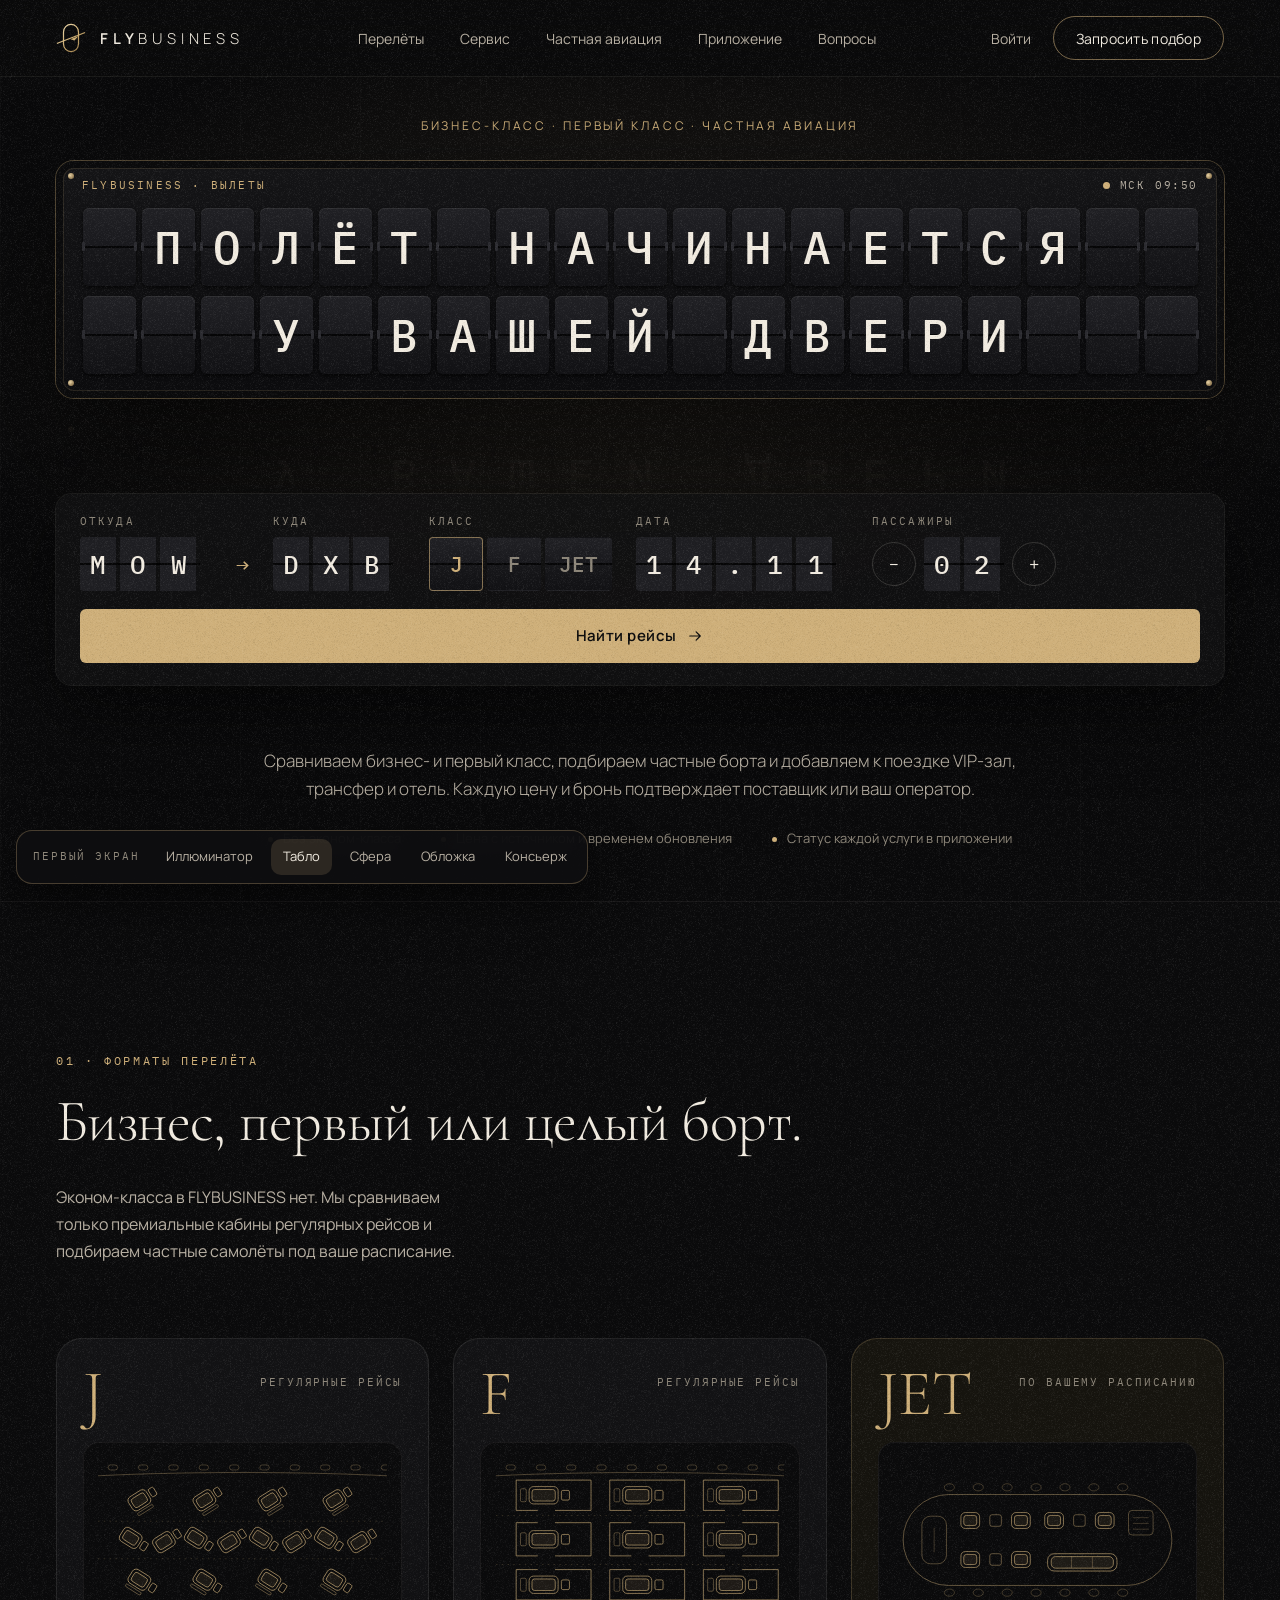
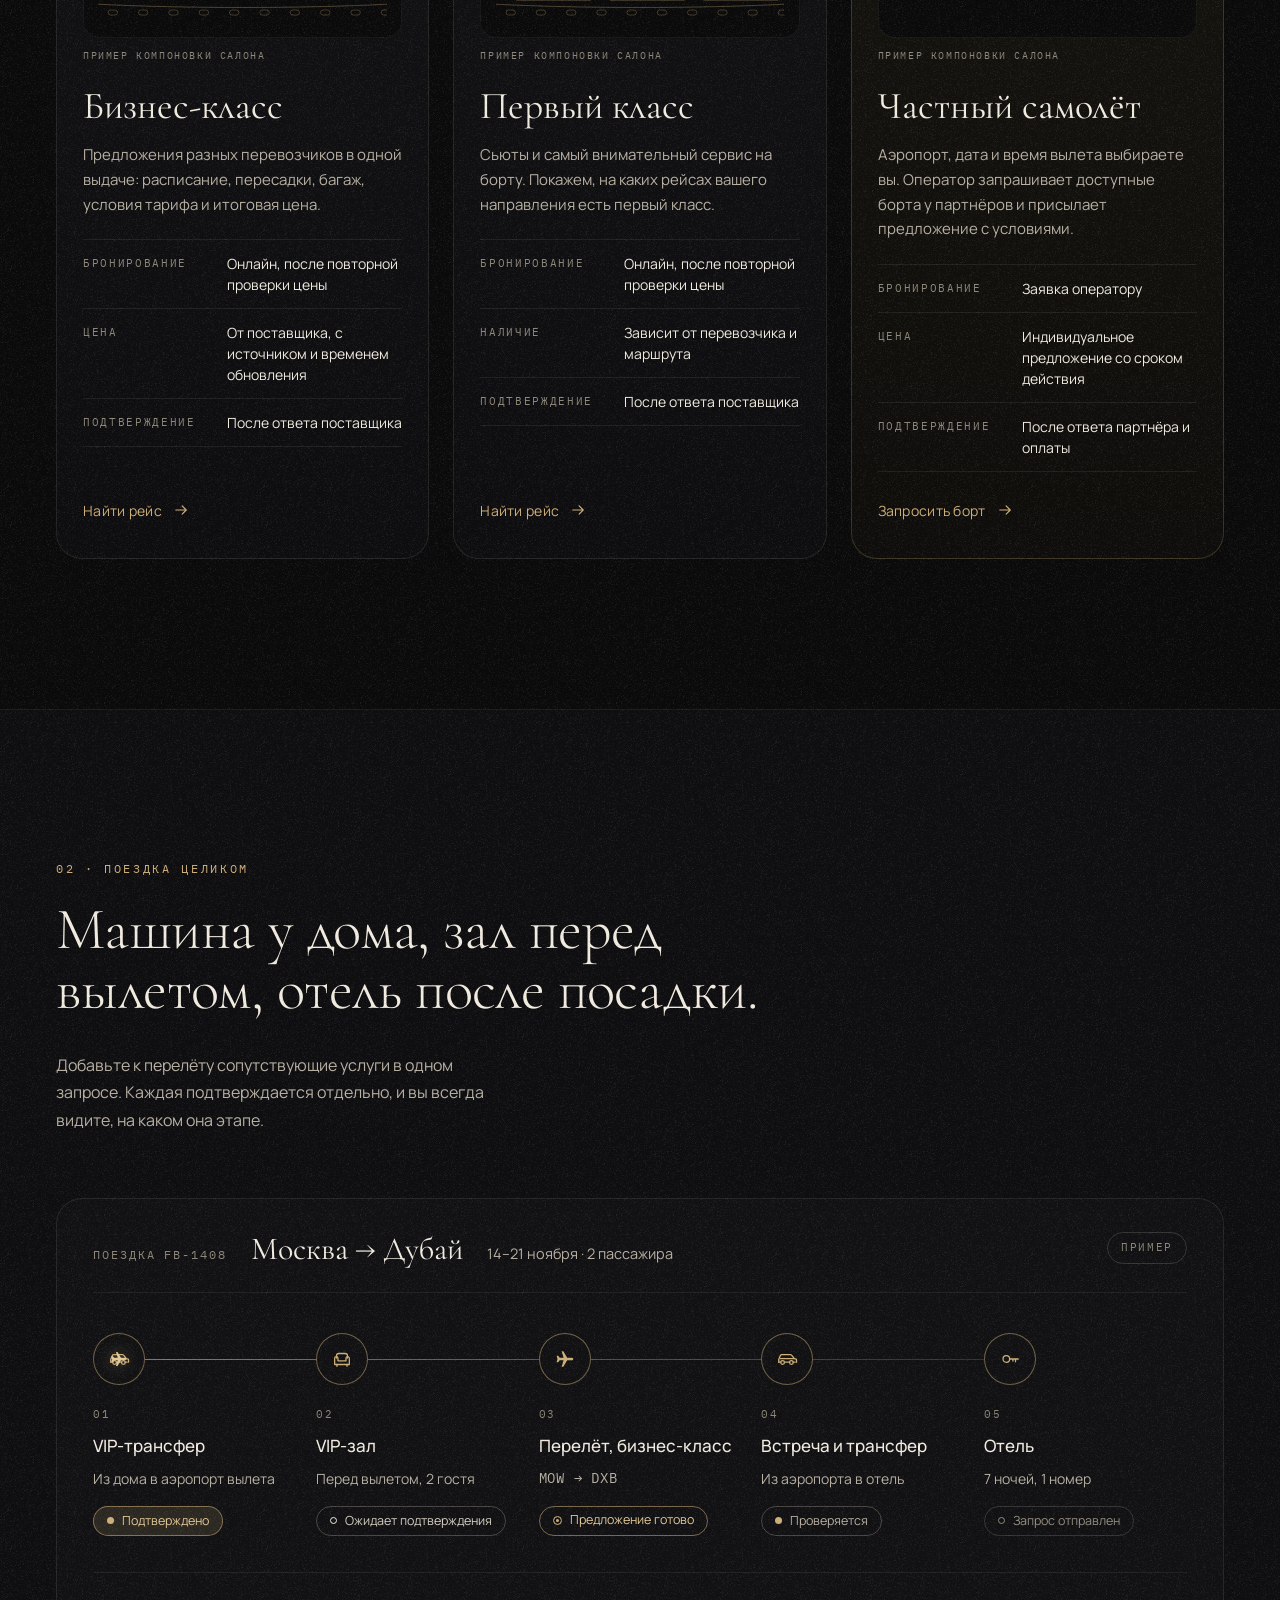
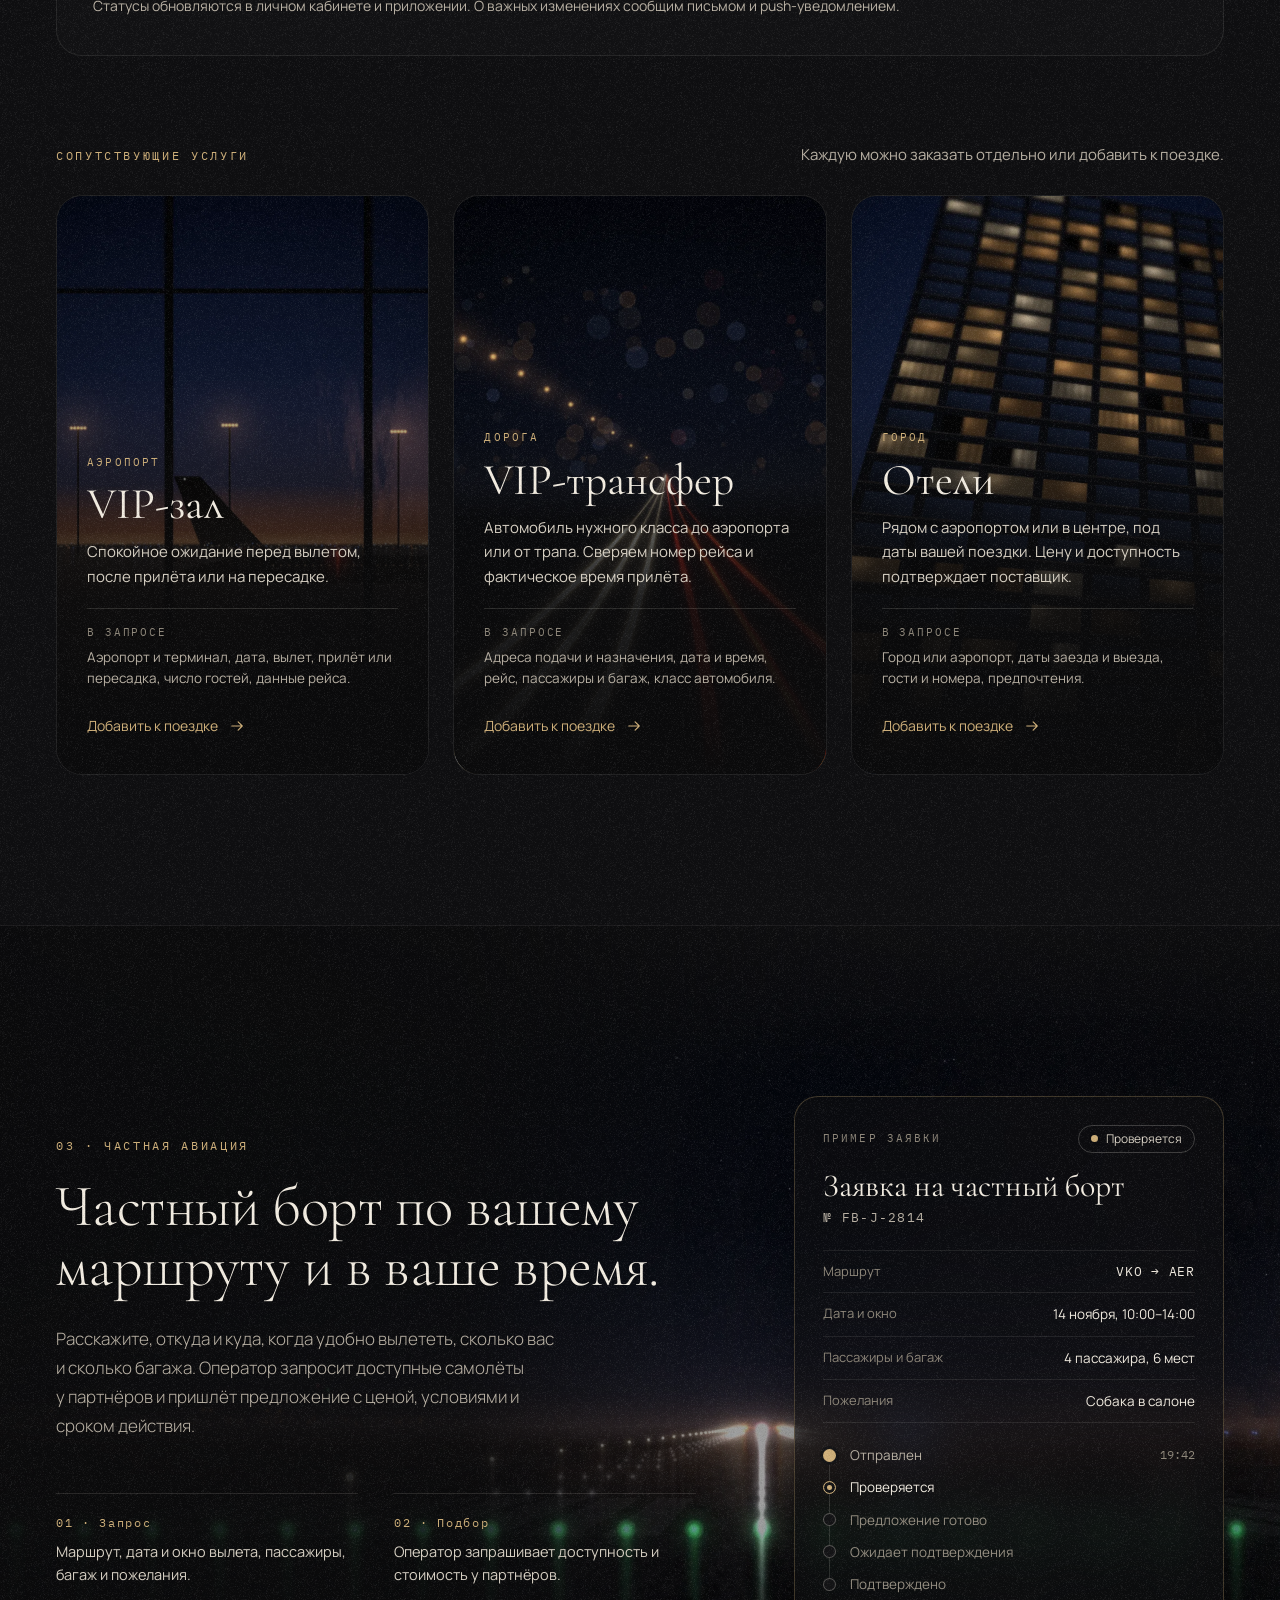
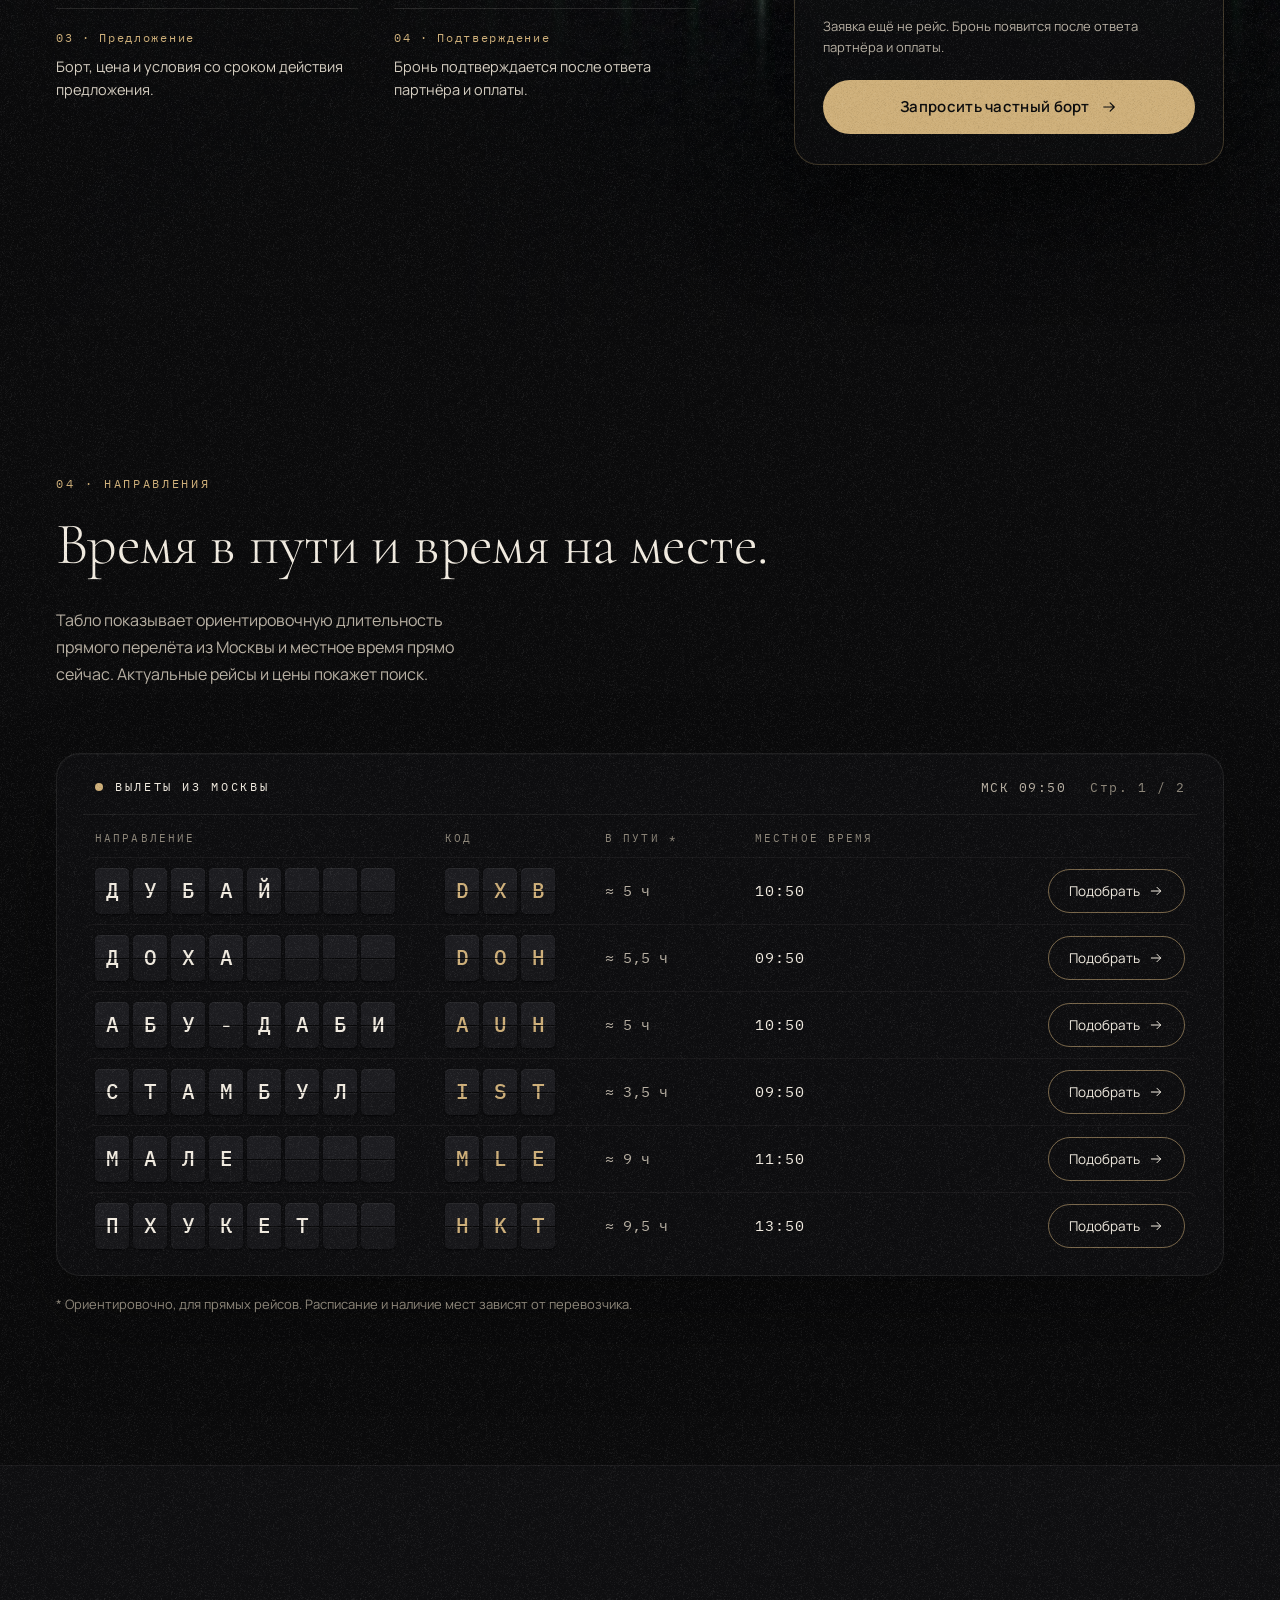
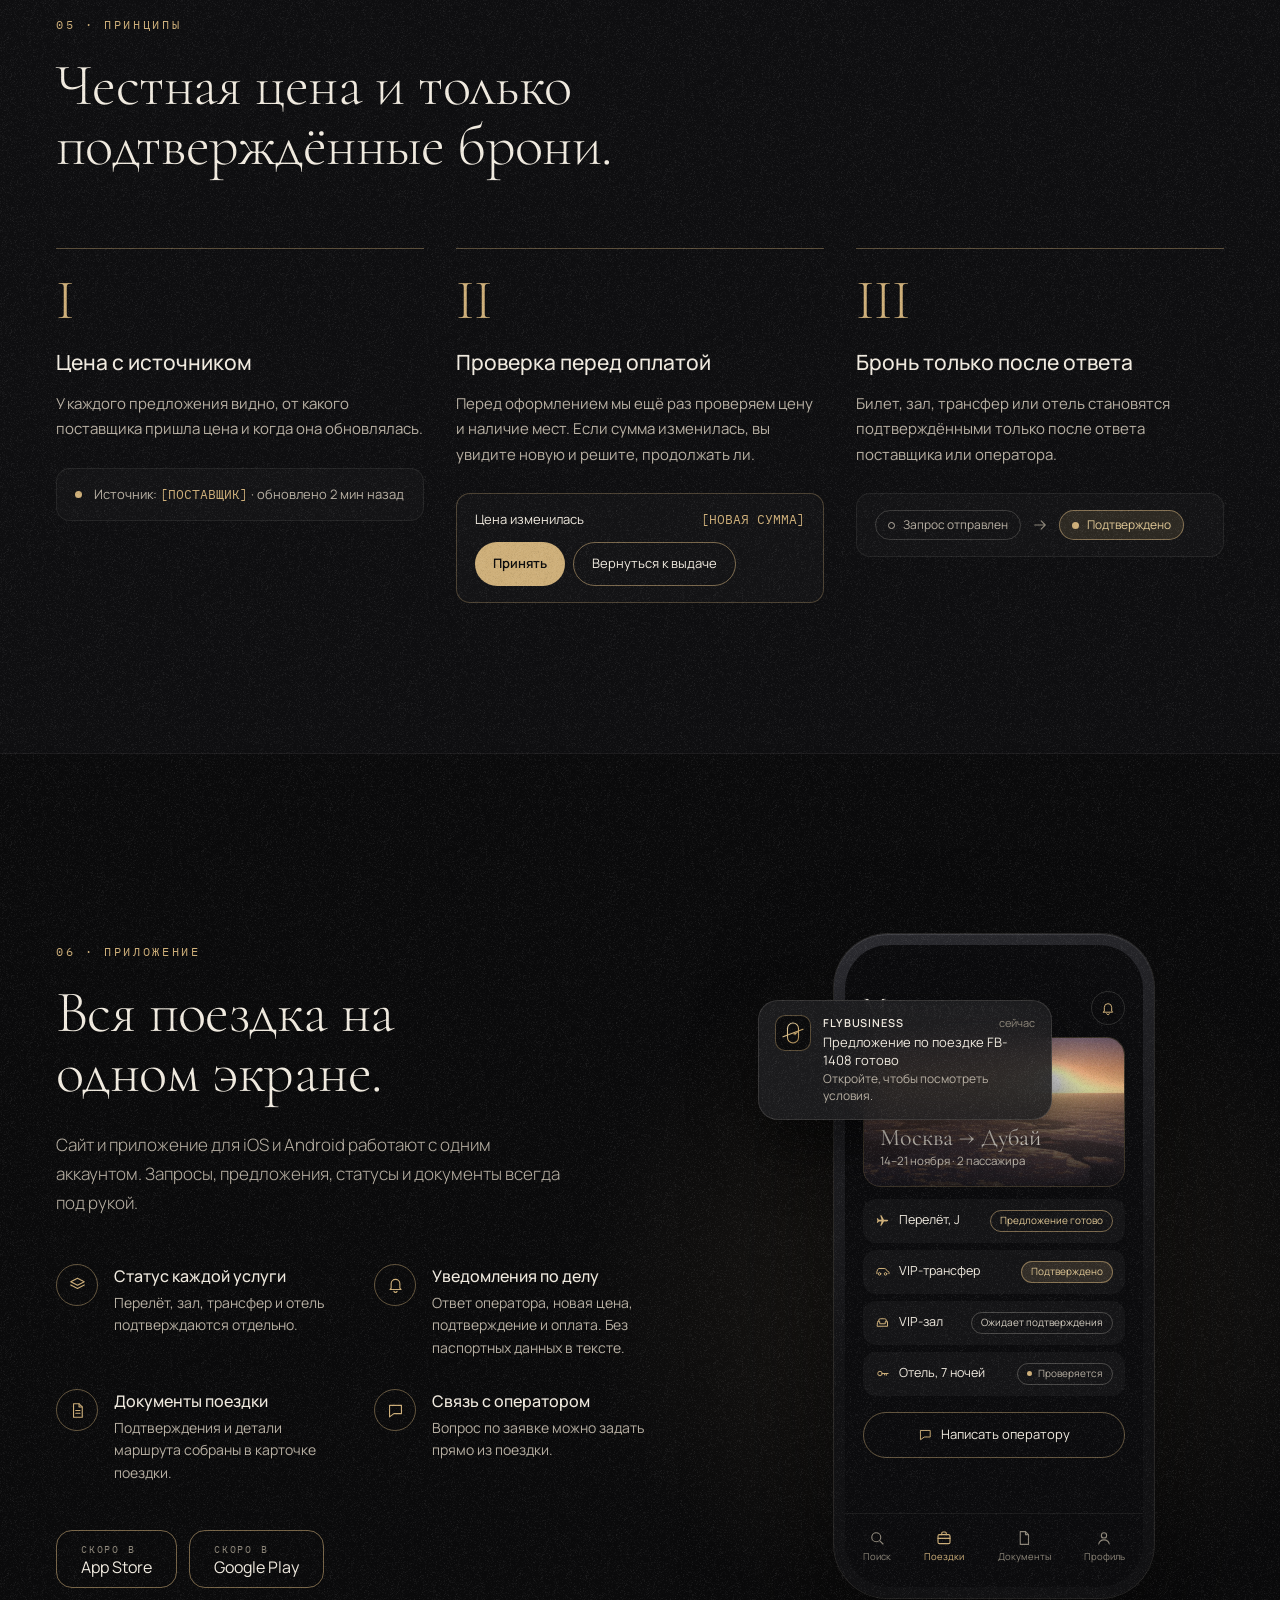
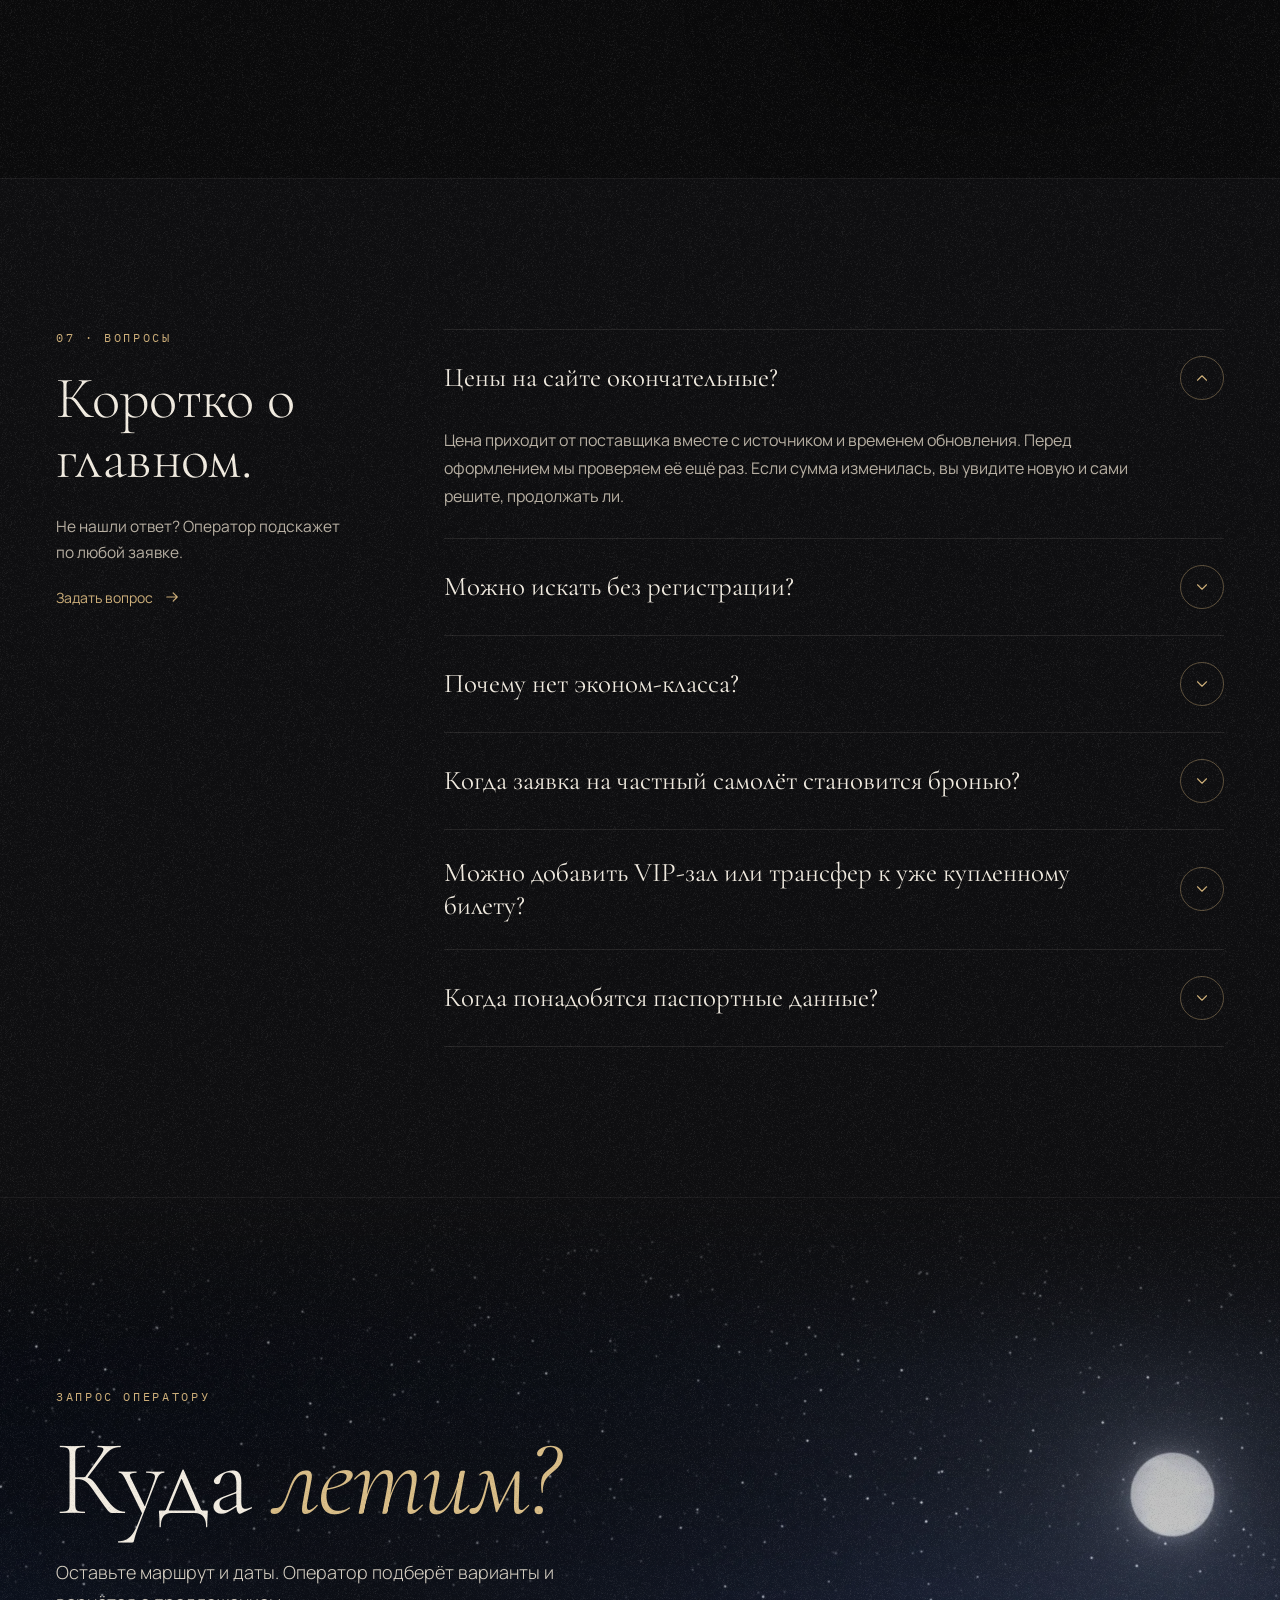
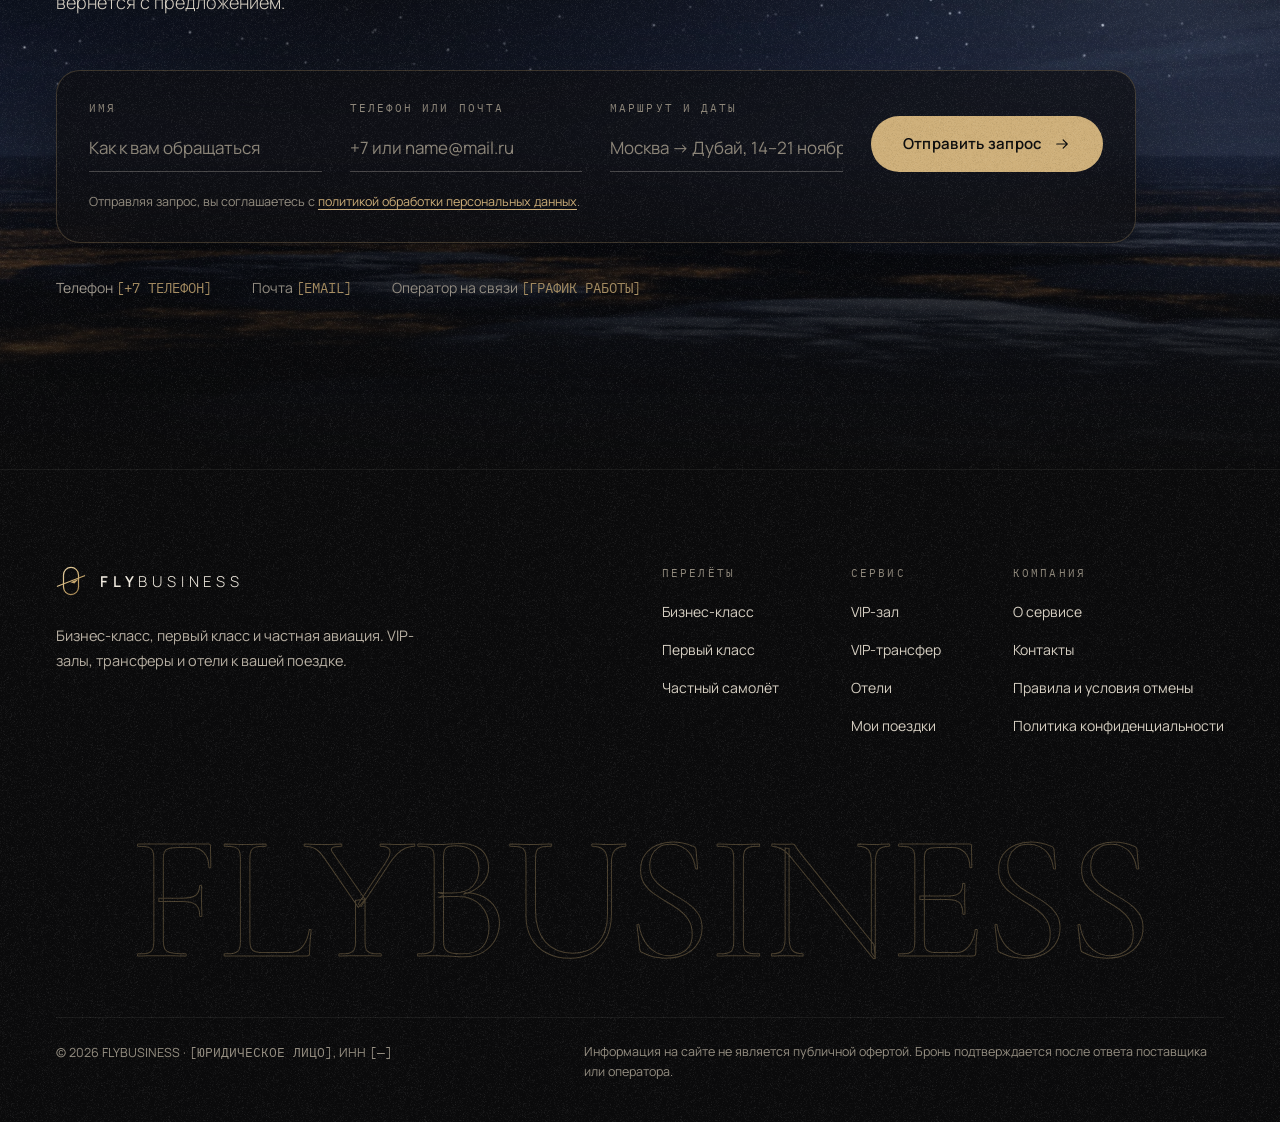
==== commit 513209cf: "Show hero variant switcher by default (hide with ?switcher=0) Co-Authored-By: Claude Sonnet 5.5 <nor" ====
--- a/board/index.html
+++ b/board/index.html
@@ -1003,11 +1003,11 @@
 
 <nav id="fb-switcher" class="fb-switcher" aria-label="Варианты первого экрана" hidden>
 <span class="fb-mono" style="padding: 0 8px; font-size: 10.5px; letter-spacing: 0.18em; text-transform: uppercase; color: #8E877A">Первый экран</span>
-<a href="?hero=porthole&amp;switcher=1" data-switch="porthole">Иллюминатор</a>
-<a href="?hero=board&amp;switcher=1" data-switch="board">Табло</a>
-<a href="?hero=sphere&amp;switcher=1" data-switch="sphere">Сфера</a>
-<a href="?hero=cover&amp;switcher=1" data-switch="cover">Обложка</a>
-<a href="?hero=concierge&amp;switcher=1" data-switch="concierge">Консьерж</a>
+<a href="?hero=porthole" data-switch="porthole">Иллюминатор</a>
+<a href="?hero=board" data-switch="board">Табло</a>
+<a href="?hero=sphere" data-switch="sphere">Сфера</a>
+<a href="?hero=cover" data-switch="cover">Обложка</a>
+<a href="?hero=concierge" data-switch="concierge">Консьерж</a>
 </nav>
 </div>
 </body>
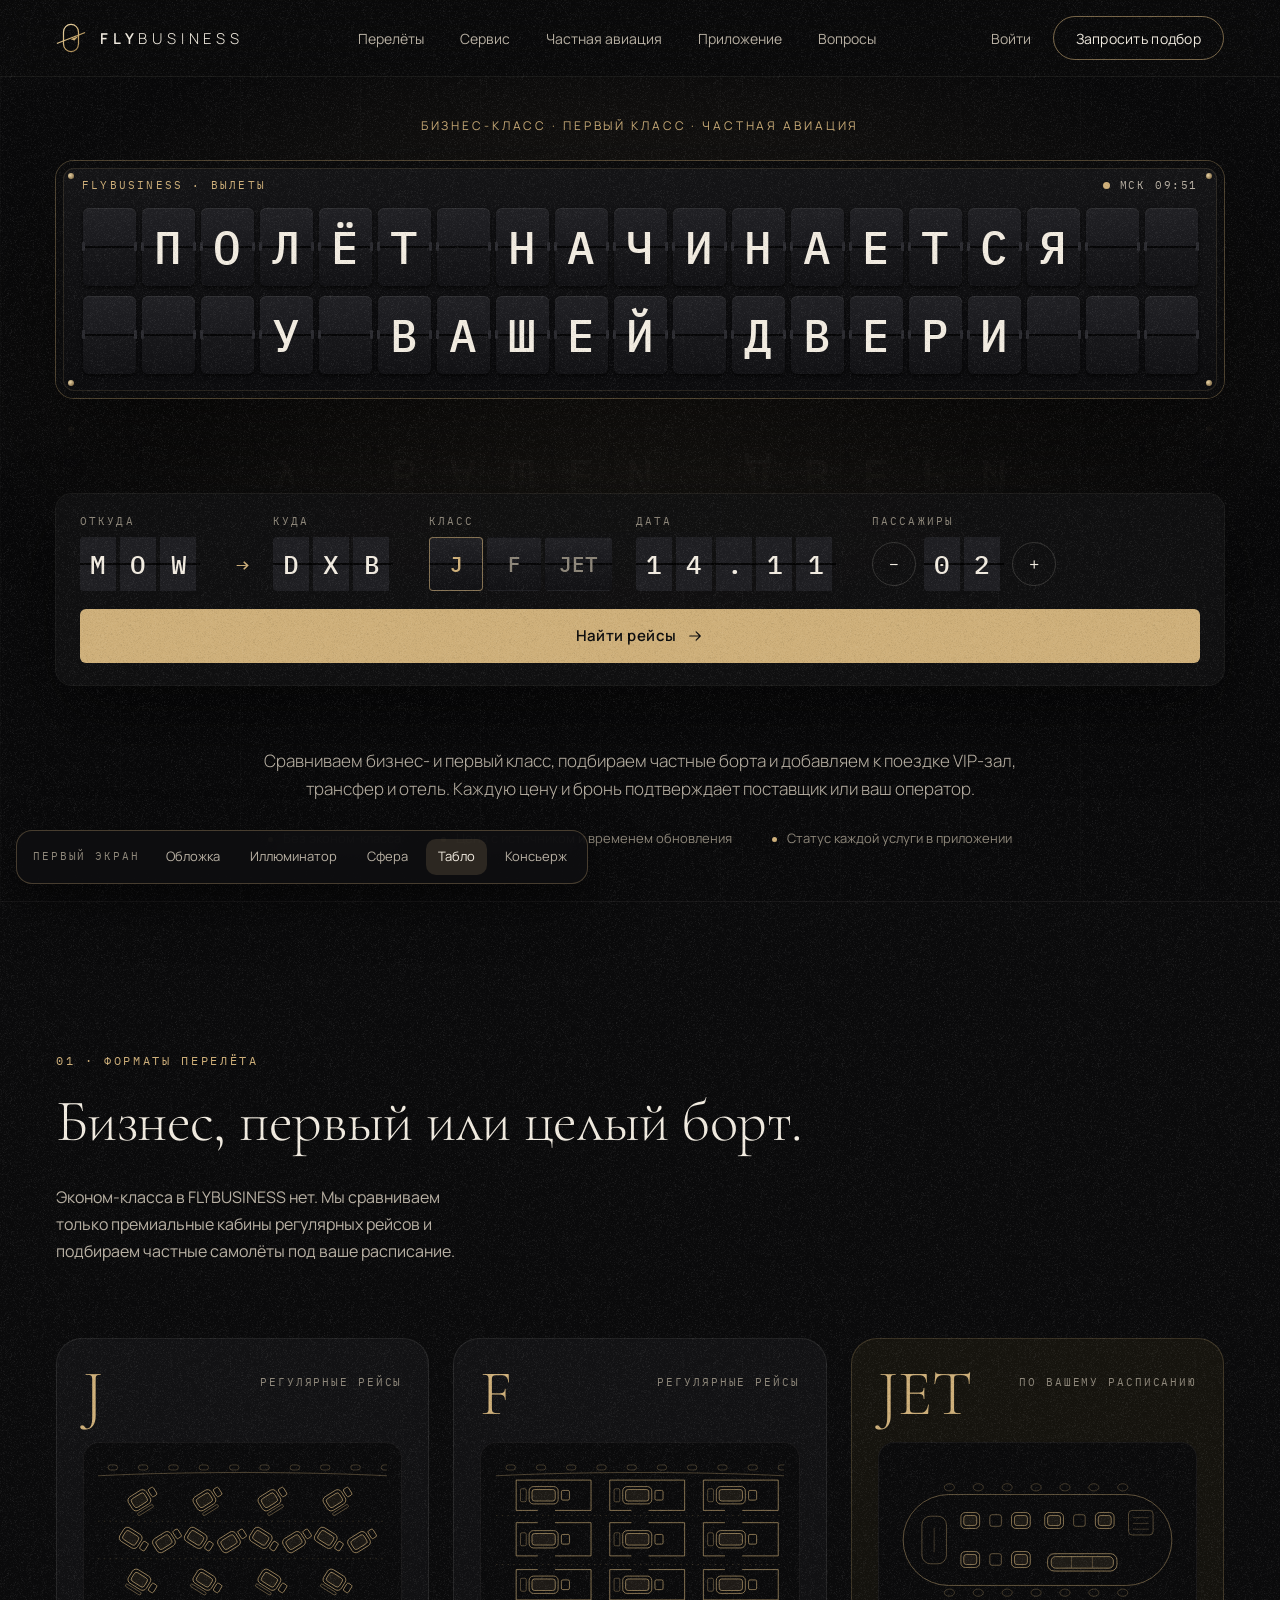
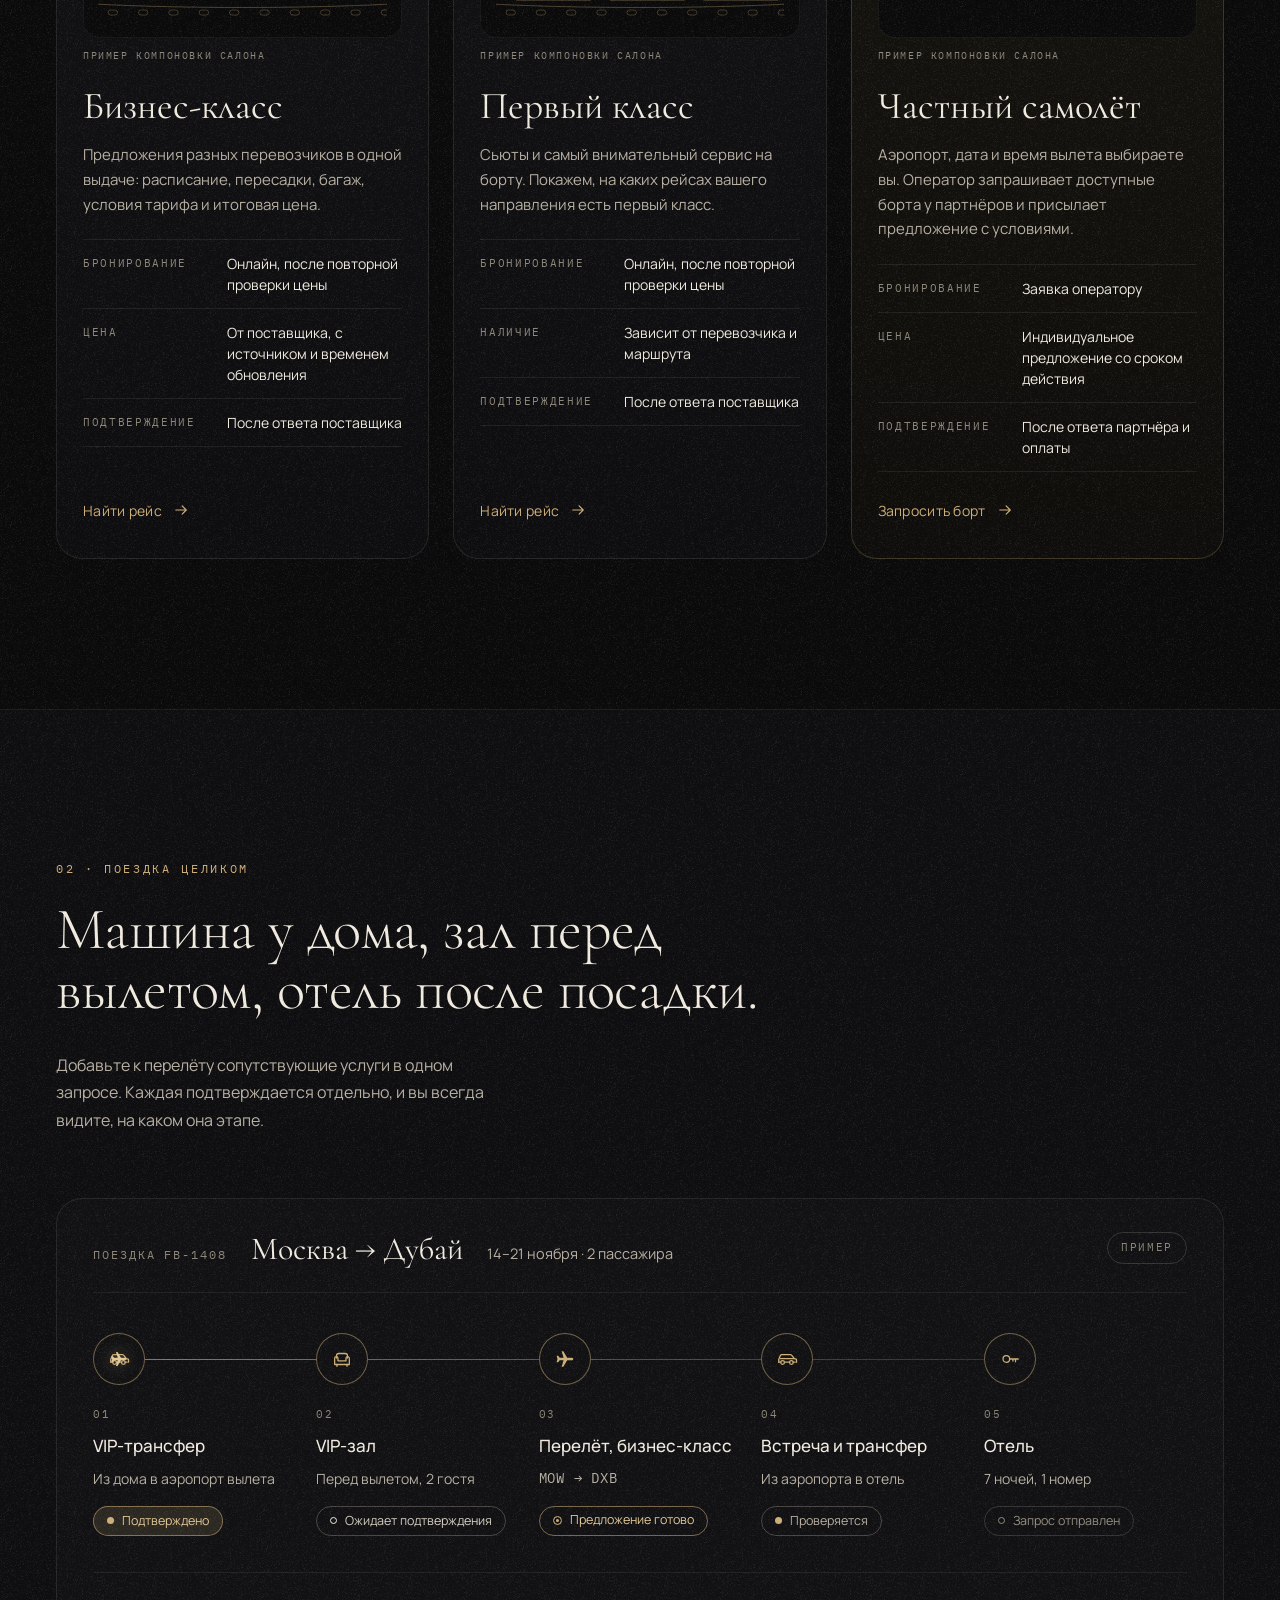
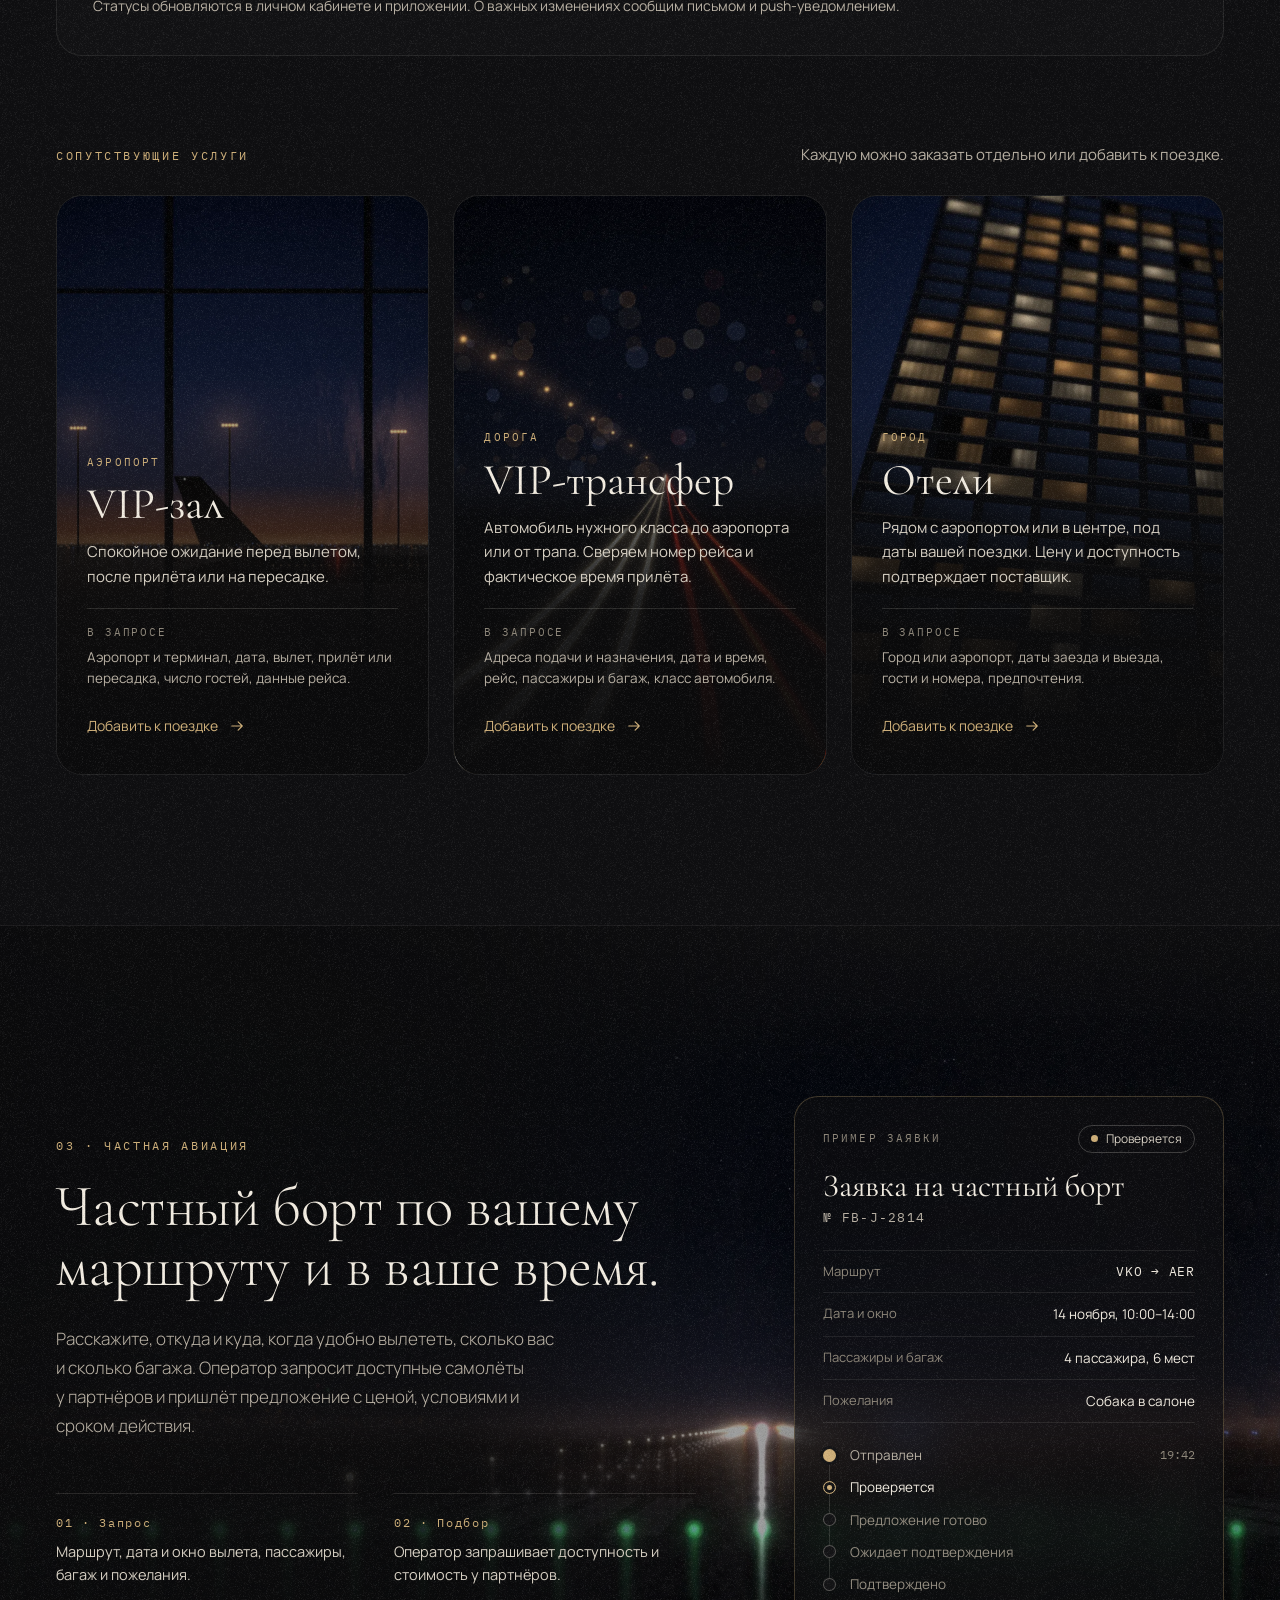
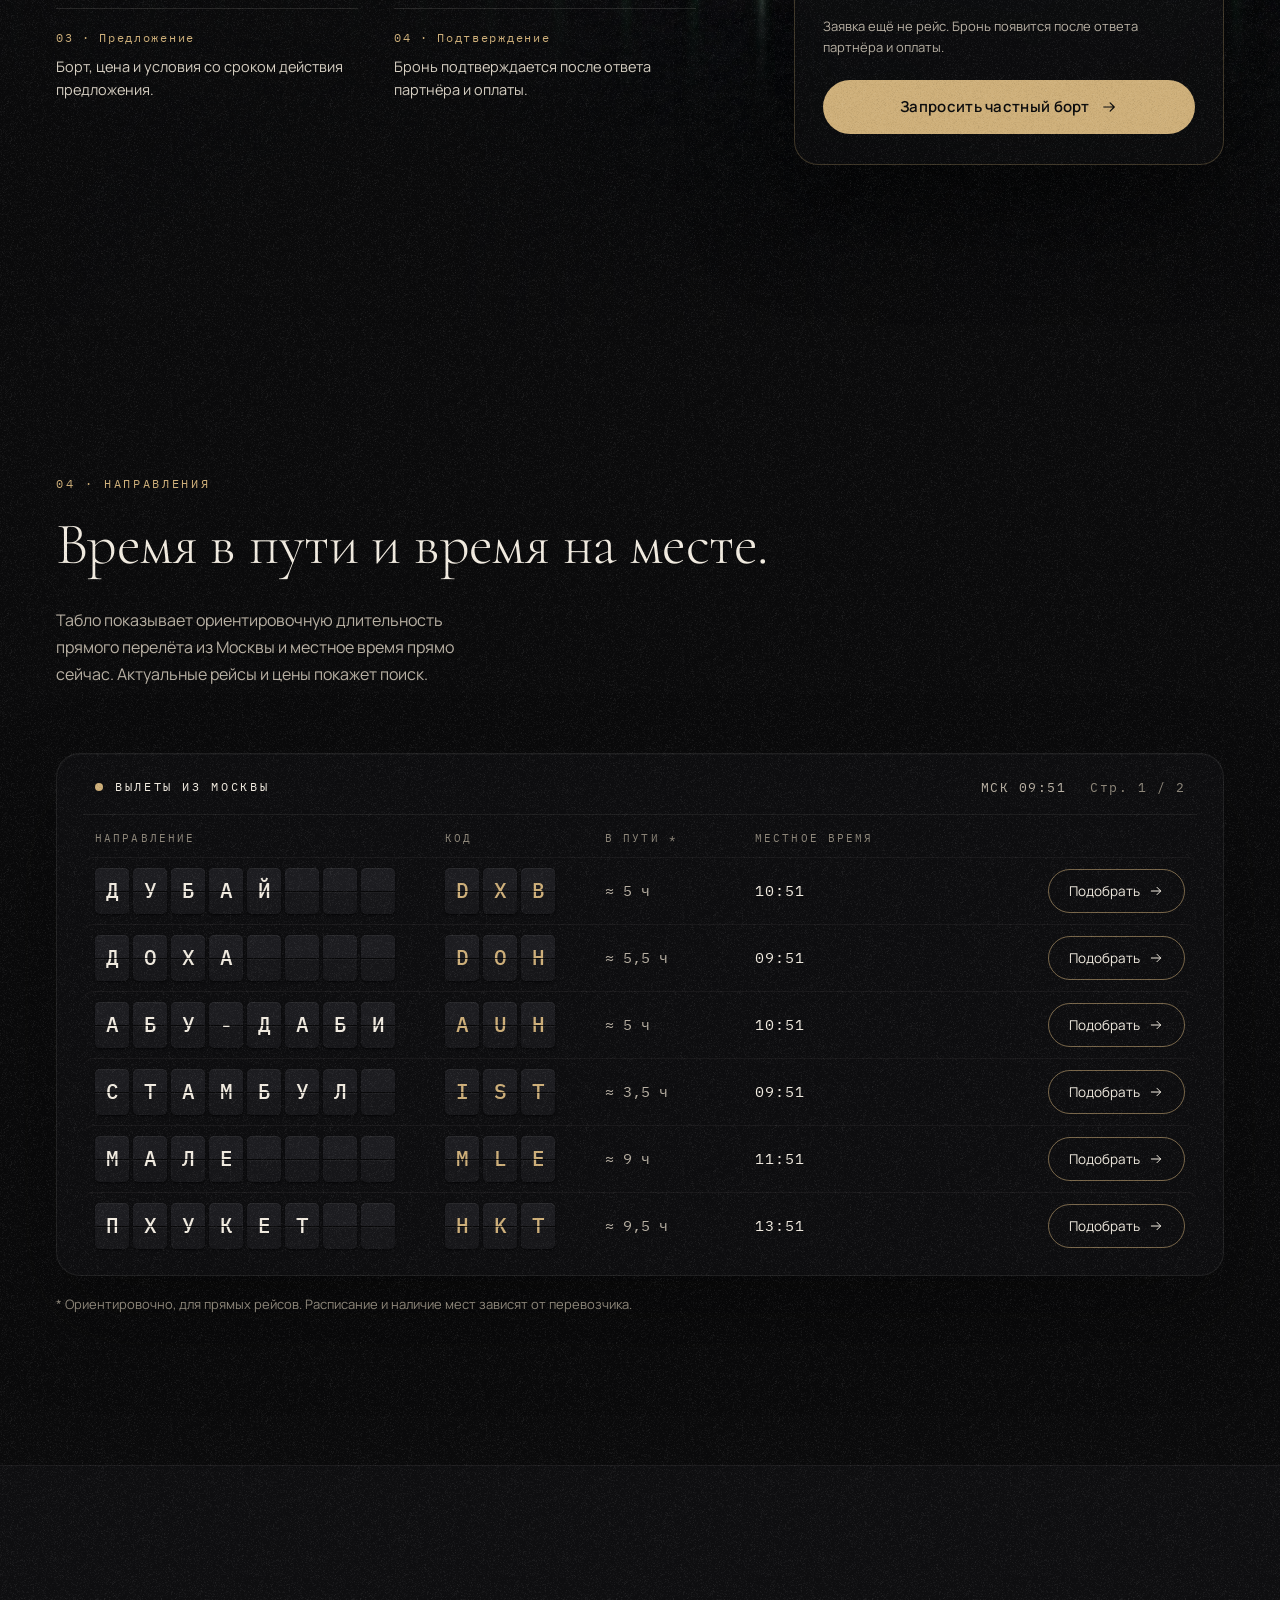
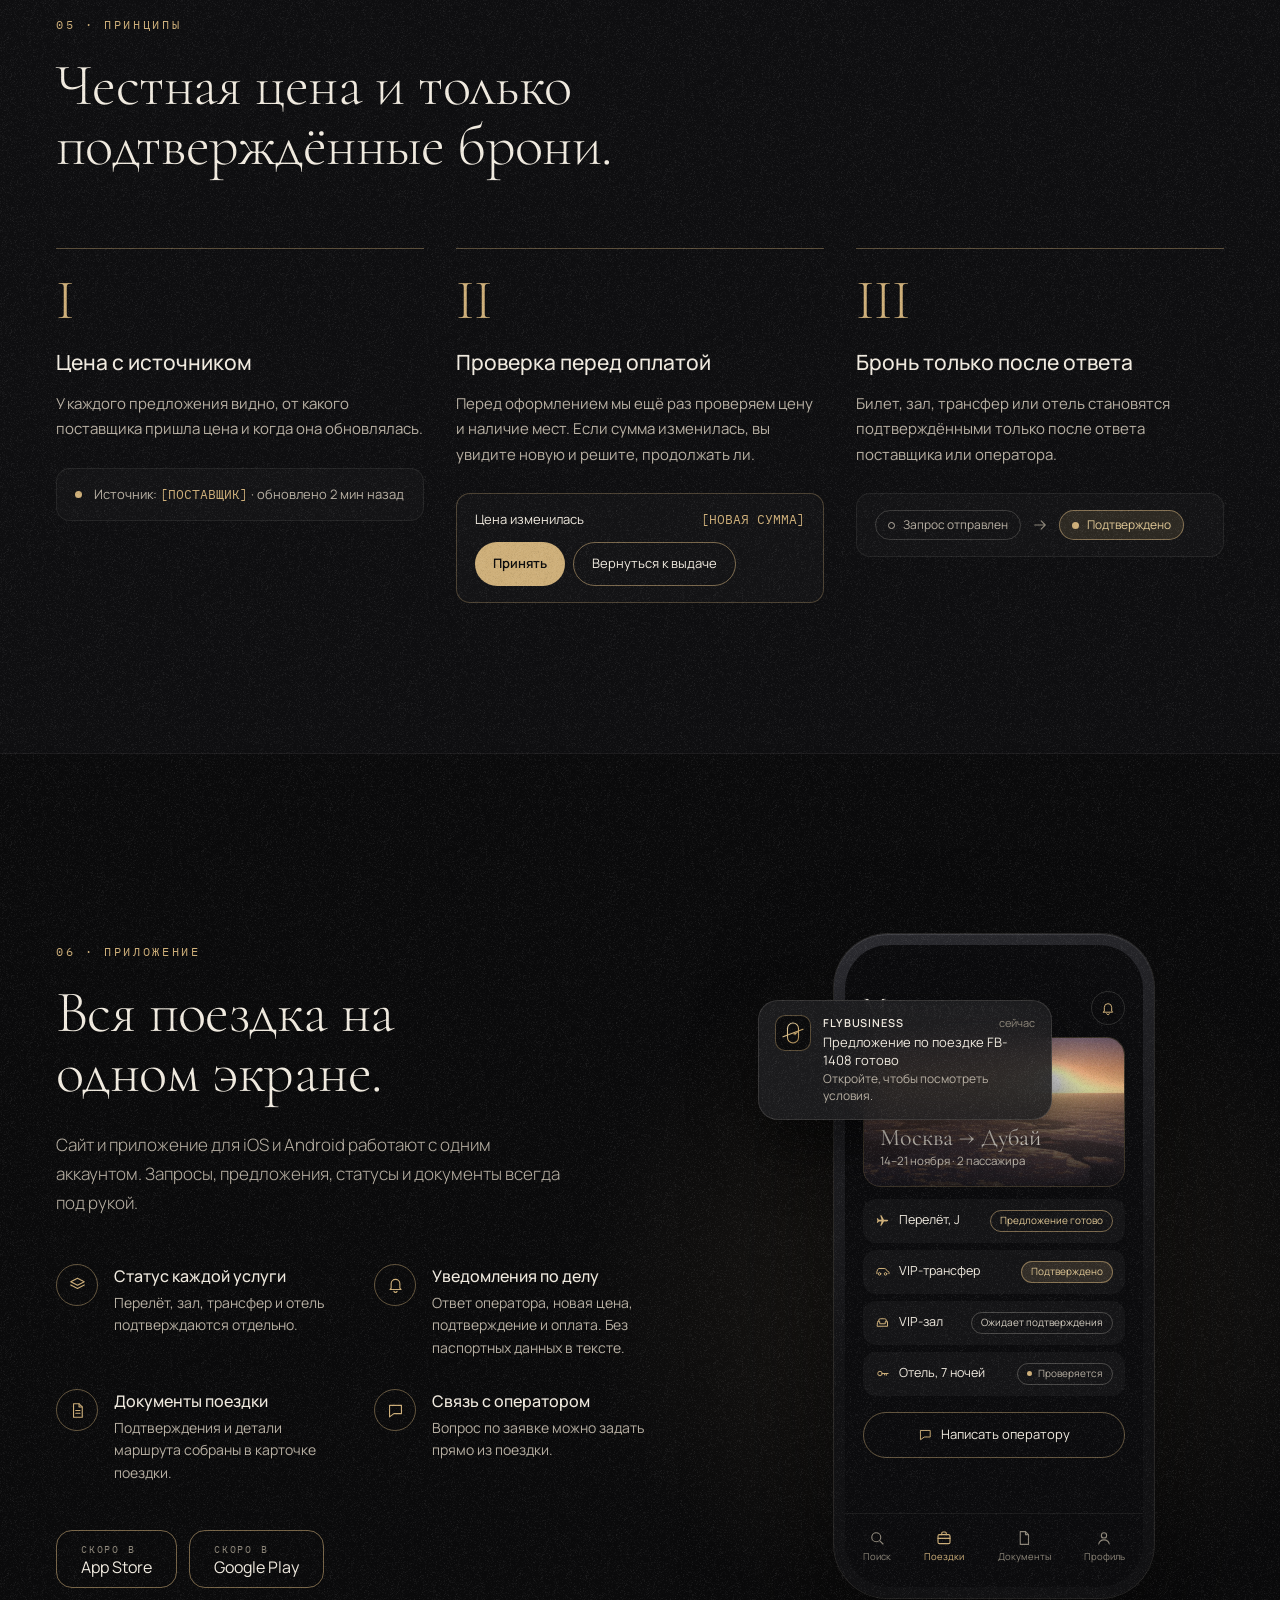
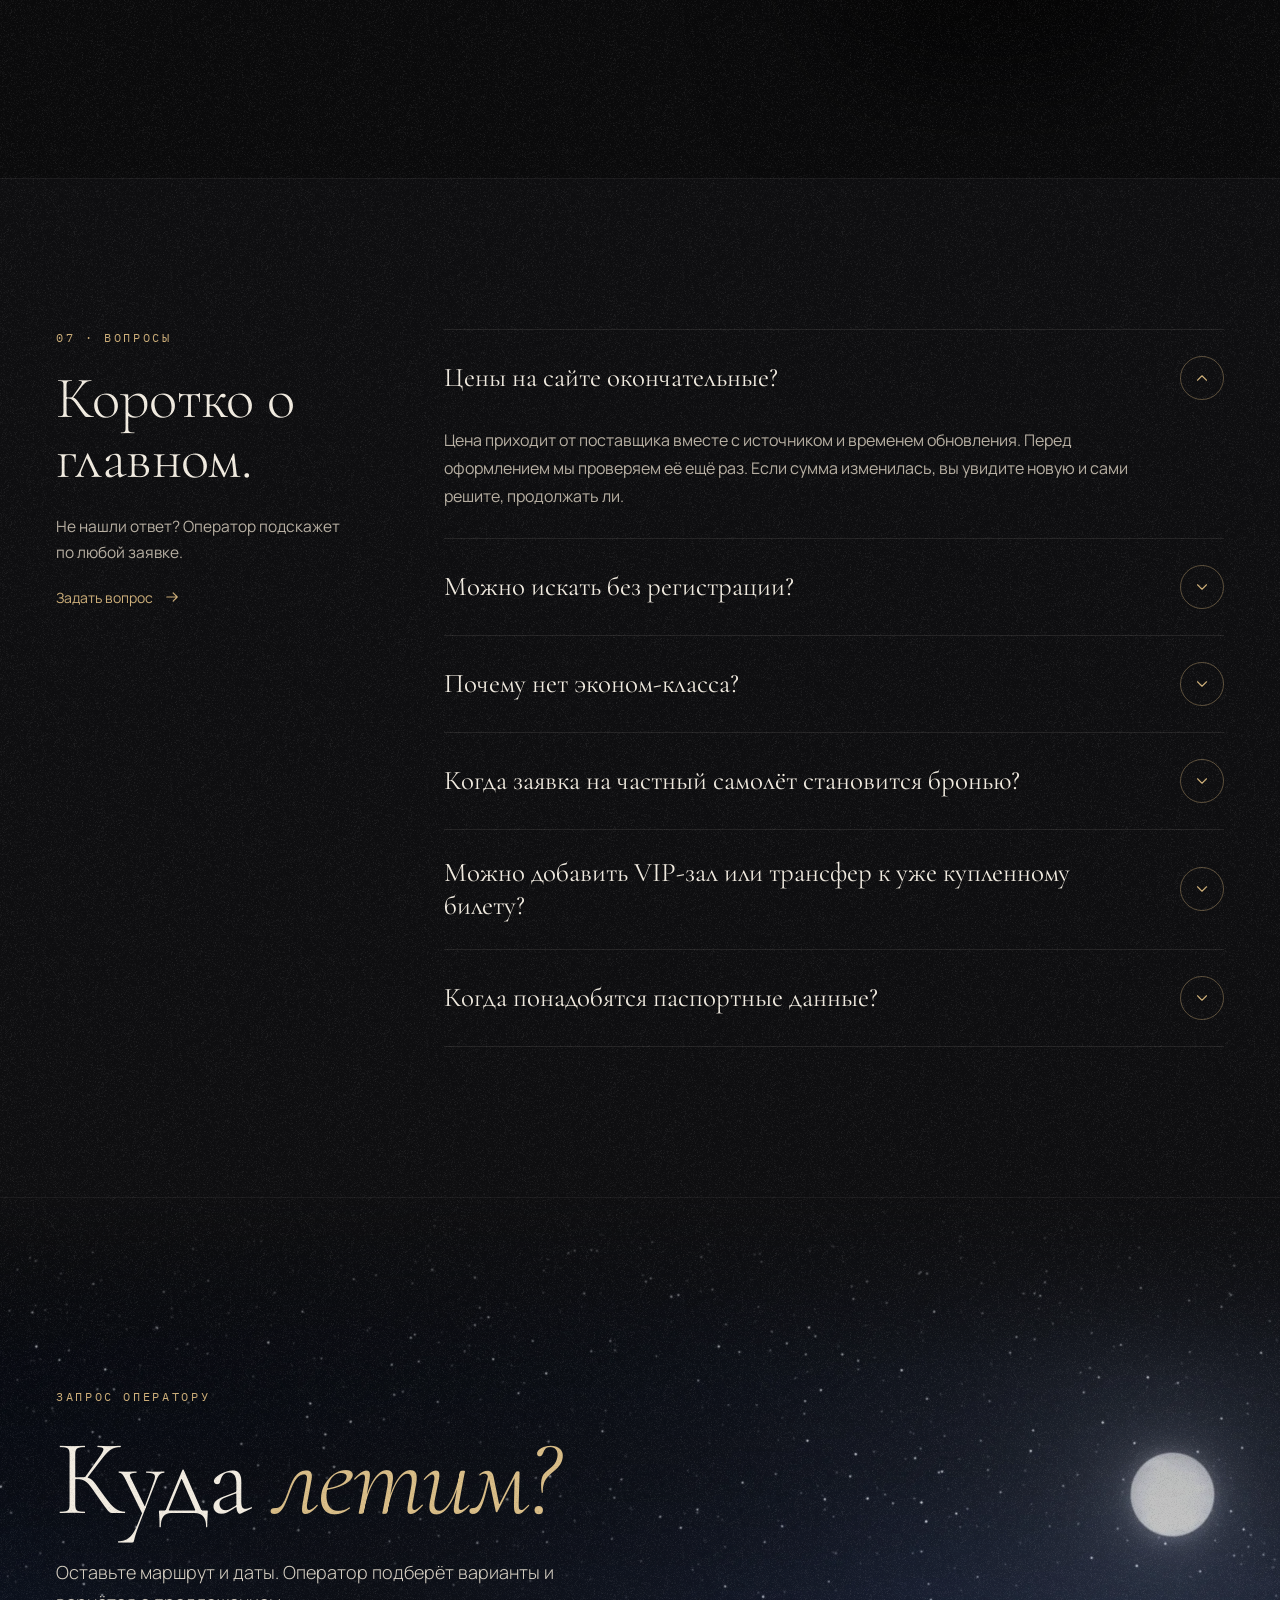
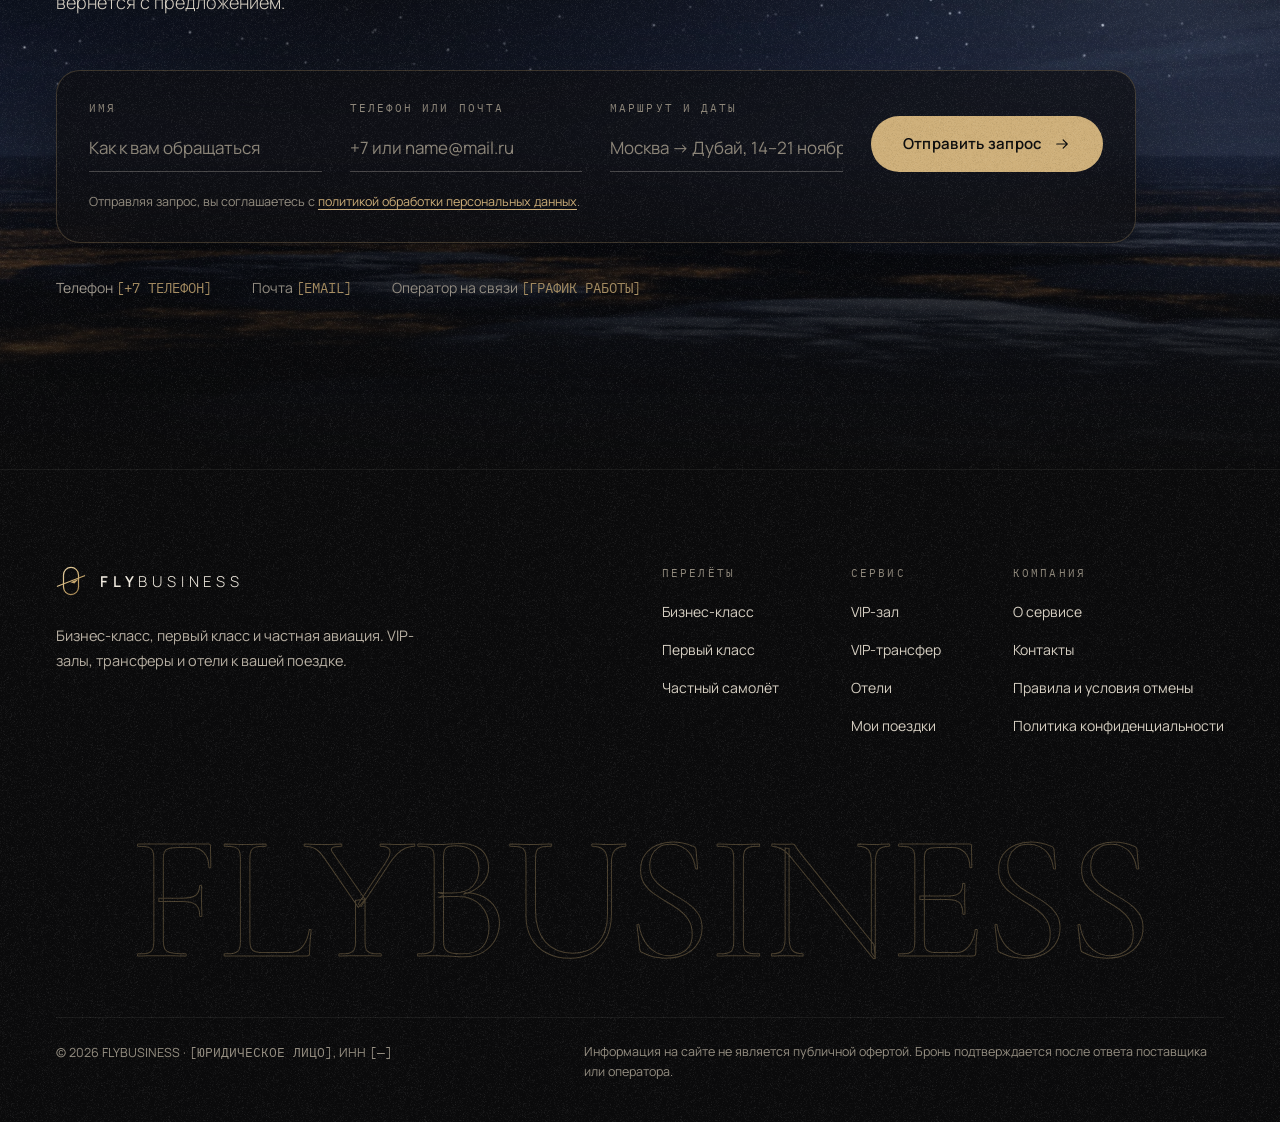
==== commit 5fabe426: "Reorder hero switcher, make Cover the default hero Co-Authored-By: Claude Sonnet 5.5 <noreply@anthro" ====
--- a/board/index.html
+++ b/board/index.html
@@ -1003,10 +1003,10 @@
 
 <nav id="fb-switcher" class="fb-switcher" aria-label="Варианты первого экрана" hidden>
 <span class="fb-mono" style="padding: 0 8px; font-size: 10.5px; letter-spacing: 0.18em; text-transform: uppercase; color: #8E877A">Первый экран</span>
+<a href="?hero=cover" data-switch="cover">Обложка</a>
 <a href="?hero=porthole" data-switch="porthole">Иллюминатор</a>
+<a href="?hero=sphere" data-switch="sphere">Сфера</a>
 <a href="?hero=board" data-switch="board">Табло</a>
-<a href="?hero=sphere" data-switch="sphere">Сфера</a>
-<a href="?hero=cover" data-switch="cover">Обложка</a>
 <a href="?hero=concierge" data-switch="concierge">Консьерж</a>
 </nav>
 </div>
